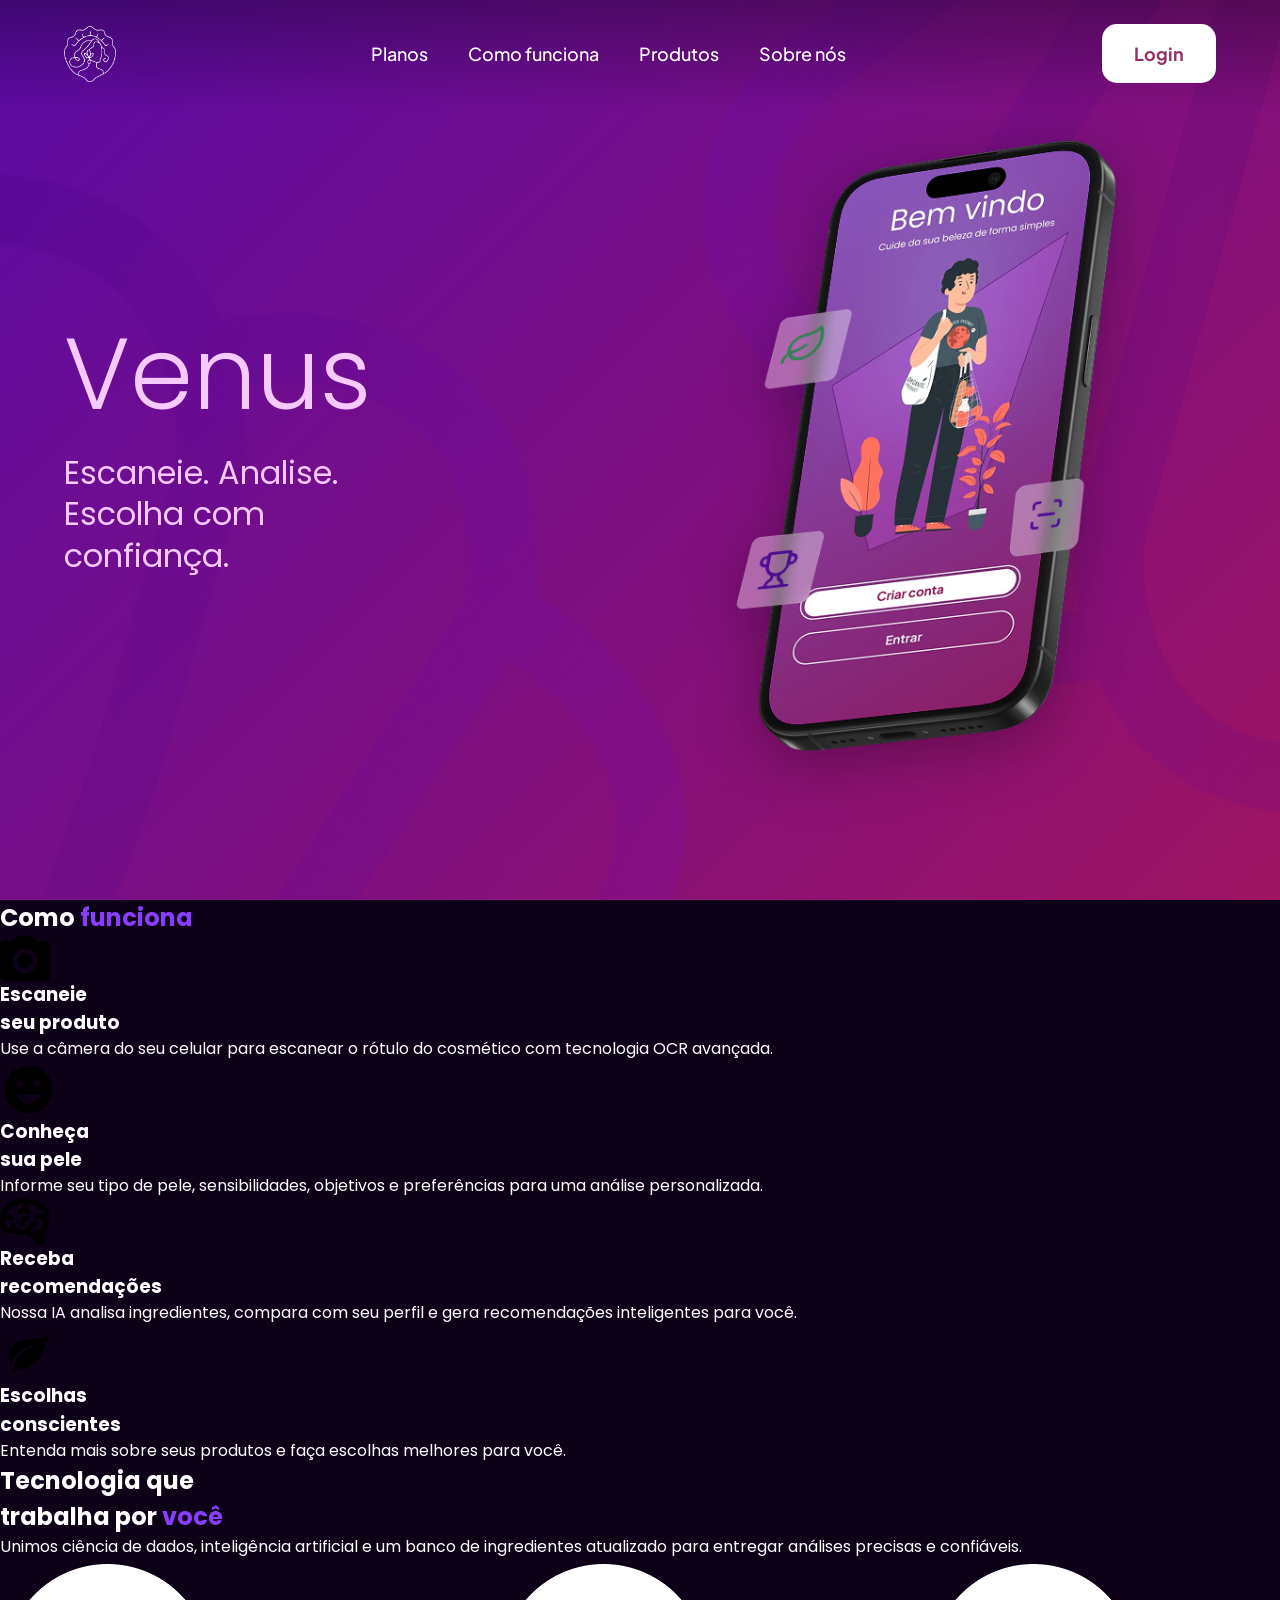
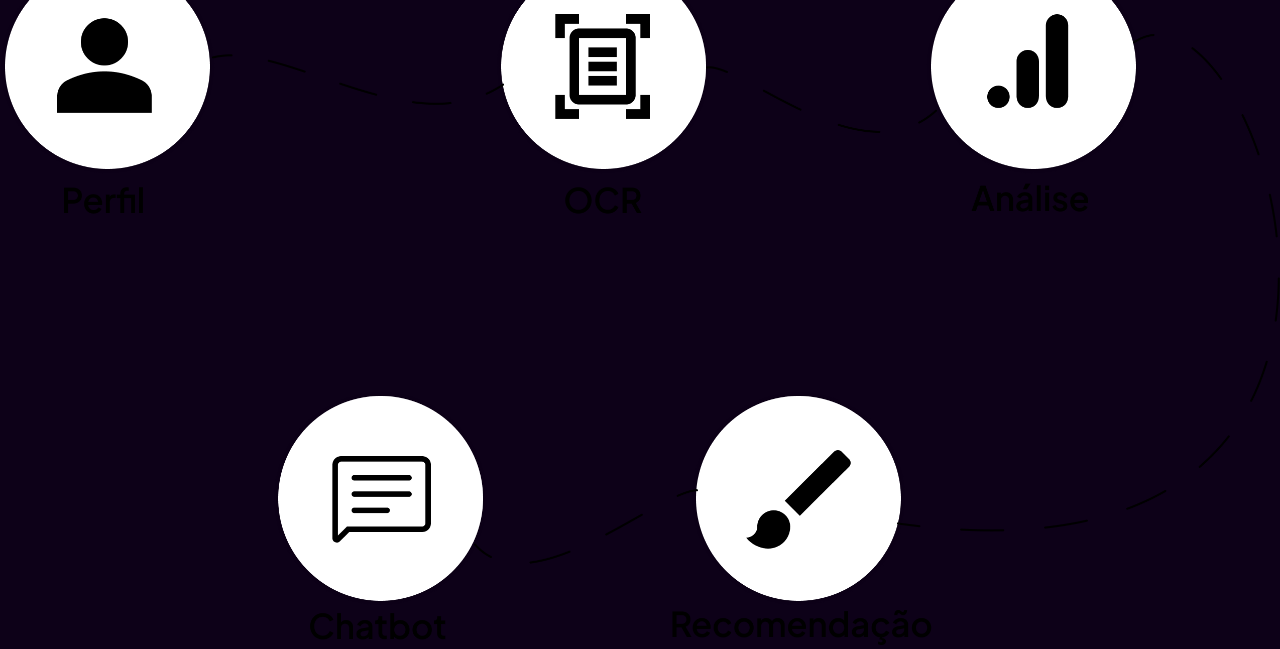
==== index.html @ d63dba79 "Merge remote-tracking branch 'origin/main' into jsp_usuario" ====
<!DOCTYPE html>
<html lang="pt-BR">
<head>
  <meta charset="UTF-8">
  <meta name="viewport" content="width=device-width, initial-scale=1.0">
  <meta name="description" content="Venus: escaneie o rótulo do seu cosmético, entenda os ingredientes e receba recomendações para a sua pele.">
  <title>Venus | Análise de cosméticos</title>

  <link rel="stylesheet" href="https://fonts.googleapis.com/css2?family=Plus+Jakarta+Sans:wght@400;500;700&family=Poppins:wght@300;400;500;600&display=swap">

  <link rel="stylesheet" href="src/assets/css/global.css">
  <link rel="stylesheet" href="src/assets/css/site.css">

</head>
<body>

  <header class="cabecalho">
    <a href="#inicio" class="cabecalho__logo">
      <img src="src/assets/img/logo.png" alt="Venus - voltar ao início" width="179" height="194">
    </a>

    <nav>
      <ul class="menu">
        <li><a class="menu__link" href="#planos">Planos</a></li>
        <li><a class="menu__link" href="#como-funciona">Como funciona</a></li>
        <li><a class="menu__link" href="#produtos">Produtos</a></li>
        <li><a class="menu__link" href="#sobre-nos">Sobre nós</a></li>
      </ul>
    </nav>

    <a href="#login" class="btn btn--primario">Login</a>
  </header>

  <main>

    <section id="inicio" class="inicio">
      <div class="inicio__fundo"></div>

      <div class="inicio__container">
        <div class="inicio__conteudo">
          <h1 class="inicio__titulo">Venus</h1>
          <p class="inicio__subtitulo">Escaneie. Analise.<br>Escolha com<br>confiança.</p>
        </div>

        <div class="inicio__midia">
          <img class="inicio__celular" src="src/assets/img/celular.png" alt="Aplicativo Venus mostrando a tela inicial de análise de cosméticos" width="591" height="693">
        </div>
      </div>
    </section>

    <section id="como-funciona" class="como-funciona">
      <div class="como-funciona__container">
        <h2 class="como-funciona__titulo">Como <span class="destaque">funciona</span></h2>

        <div class="como-funciona__grade">

          <article class="etapa">
            <div class="etapa__icone etapa__icone--roxo">
              <img src="assets/img/camera.png" alt="" width="50" height="45">
            </div>
            <h3 class="etapa__titulo">Escaneie<br>seu produto</h3>
            <p class="etapa__texto">Use a câmera do seu celular para escanear o rótulo do cosmético com tecnologia OCR avançada.</p>
          </article>

          <article class="etapa">
            <div class="etapa__icone etapa__icone--cinza">
              <img src="assets/img/emoji-feliz.png" alt="" width="57" height="57">
            </div>
            <h3 class="etapa__titulo">Conheça<br>sua pele</h3>
            <p class="etapa__texto">Informe seu tipo de pele, sensibilidades, objetivos e preferências para uma análise personalizada.</p>
          </article>

          <article class="etapa">
            <div class="etapa__icone etapa__icone--roxo">
              <img src="assets/img/cerebro.png" alt="" width="50" height="47">
            </div>
            <h3 class="etapa__titulo">Receba<br>recomendações</h3>
            <p class="etapa__texto">Nossa IA analisa ingredientes, compara com seu perfil e gera recomendações inteligentes para você.</p>
          </article>

          <article class="etapa">
            <div class="etapa__icone etapa__icone--verde">
              <img src="assets/img/folha.png" alt="" width="57" height="57">
            </div>
            <h3 class="etapa__titulo">Escolhas<br>conscientes</h3>
            <p class="etapa__texto">Entenda mais sobre seus produtos e faça escolhas melhores para você.</p>
          </article>

        </div>
      </div>
    </section>

    <section class="tecnologia">
      <div class="tecnologia__container">

        <div class="tecnologia__conteudo">
          <h2 class="tecnologia__titulo">Tecnologia que<br>trabalha por <span class="destaque">você</span></h2>
          <p class="tecnologia__texto">Unimos ciência de dados, inteligência artificial e um banco de ingredientes atualizado para entregar análises precisas e confiáveis.</p>
        </div>

        <div class="diagrama">
          <img class="diagrama__imagem" src="assets/img/fluxo.png" alt="Fluxo da tecnologia Venus: Perfil, OCR, Análise, Recomendação e Chatbot" width="2549" height="1374">
        </div>

      </div>
    </section>

  </main>

</body>
</html>
---- src/assets/css/global.css ----
:root {
  --cor-rosa-claro: #f7caff;
  --cor-branco: #ffffff;
  --cor-fundo-escuro: #0d0118;
  --cor-botao-texto: #923167;
  --cor-destaque: #8b3dff;
  --cor-texto: #0d0118;
  --cor-texto-suave: #6b6b78;
  --cor-superficie: #f9f9fb;
  --cor-superficie-lilas: #f1edfb;
  --cor-borda: #ececf1;
  --cor-icone-roxo: #f1e6fd;
  --cor-icone-cinza: #f0f0f2;
  --cor-icone-verde: #e5f5ea;
  --gradiente-marca: linear-gradient(135deg, #5a0aa4 0%, #9e1462 100%);

  --fonte-titulo: "Poppins", sans-serif;
  --fonte-texto: "Plus Jakarta Sans", sans-serif;

  --largura-maxima: 100rem;

  --borda-arredondada: 1.25rem;
  --borda-arredondada-pequena: 0.75rem;
}


* {
  box-sizing: border-box;
  margin: 0;
  padding: 0;
}

img {
  display: block;
  max-width: 100%;
  height: auto;
}


body {
  font-family: var(--fonte-titulo);
  line-height: 1.5;
  color: var(--cor-branco);
  background-color: var(--cor-fundo-escuro);
}


.btn {
  display: inline-flex;
  align-items: center;
  gap: 1.5rem;
  padding: 1rem 2rem;
  font-family: var(--fonte-texto);
  font-size: 1.125rem;
  font-weight: 700;
  text-decoration: none;
  border-radius: 0.9375rem;
}

.btn--primario {
  color: var(--cor-botao-texto);
  background-color: var(--cor-branco);
}


.destaque {
  color: var(--cor-destaque);
}
---- src/assets/css/site.css ----
.cabecalho {
  position: fixed;
  top: 0;
  left: 0;
  right: 0;
  z-index: 100;

  display: flex;
  flex-direction: column;
  align-items: center;
  gap: 1.25rem;
  padding: 1.25rem;

  background: linear-gradient(to bottom, rgba(0, 0, 0, 0.3), rgba(0, 0, 0, 0));
}

.cabecalho__logo img {
  width: auto;
  height: 3.5rem;
}


.menu {
  display: flex;
  flex-wrap: wrap;
  justify-content: center;
  gap: 1rem;
  list-style: none;
}

.menu__link {
  font-family: var(--fonte-texto);
  font-size: 1.125rem;
  font-weight: 500;
  white-space: nowrap;
  color: var(--cor-branco);
  text-decoration: none;
  transition: opacity 0.2s;
}

.menu__link:hover {
  opacity: 0.8;
}


.inicio {
  position: relative;
  min-height: 100vh;
  background: var(--gradiente-marca);
}

.inicio__fundo {
  position: absolute;
  top: 0;
  right: 0;
  bottom: 0;
  left: 0;
  background: url("../img/fundo.png") center / cover no-repeat;
  opacity: 0.6;
}

.inicio__container {
  position: relative;
  display: flex;
  flex-direction: column;
  align-items: flex-start;
  gap: 2.5rem;
  max-width: var(--largura-maxima);
  margin: 0 auto;
  padding: 22.5rem 1.25rem 4rem;
}

.inicio__conteudo {
  max-width: 38.75rem;
}

.inicio__titulo {
  margin-bottom: 1.75rem;
  font-family: var(--fonte-titulo);
  font-size: 4.5rem;
  font-weight: 300;
  line-height: 1;
  color: var(--cor-rosa-claro);
}

.inicio__subtitulo {
  font-family: var(--fonte-titulo);
  font-size: 1.5rem;
  line-height: 1.3;
  color: var(--cor-rosa-claro);
}

.inicio__midia {
  display: flex;
  justify-content: center;
  width: 100%;
}

.inicio__celular {
  width: 100%;
  max-width: 18.75rem;
  filter: drop-shadow(0 15px 30px rgba(0, 0, 0, 0.3));
}


@media (min-width: 1024px) {

  .cabecalho {
    flex-direction: row;
    justify-content: space-between;
    gap: 1.5rem;
    padding: 1.5rem 4rem;
  }

  .menu {
    gap: 2.5rem;
  }

  .inicio__container {
    flex-direction: row;
    align-items: center;
    justify-content: space-between;
    min-height: 100vh;
    padding: 5.5rem 4rem;
  }

  .inicio__conteudo {
    flex: 1;
  }

  .inicio__midia {
    flex: 1;
    justify-content: flex-end;
  }

  .inicio__titulo {
    font-size: 6.25rem;
  }

  .inicio__subtitulo {
    font-size: 2rem;
  }

  .inicio__celular {
    max-width: 35rem;
  }
}
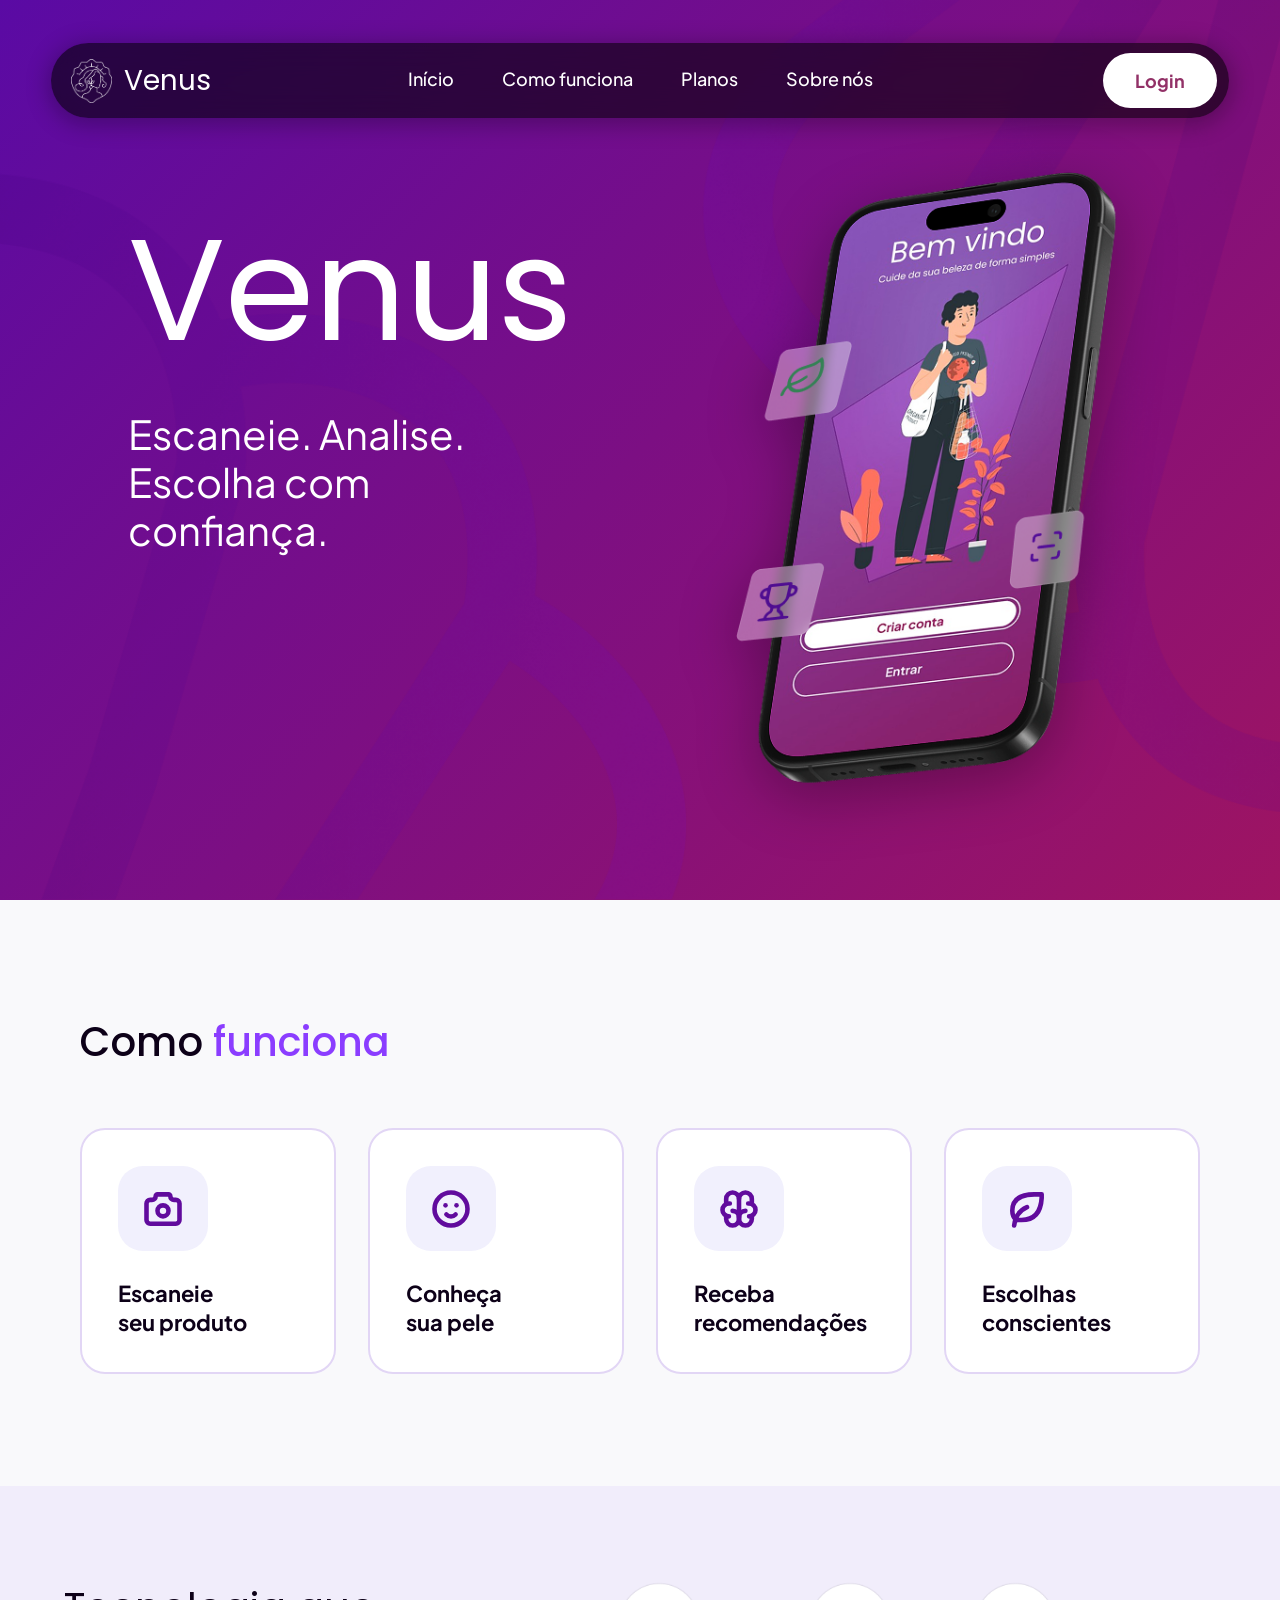
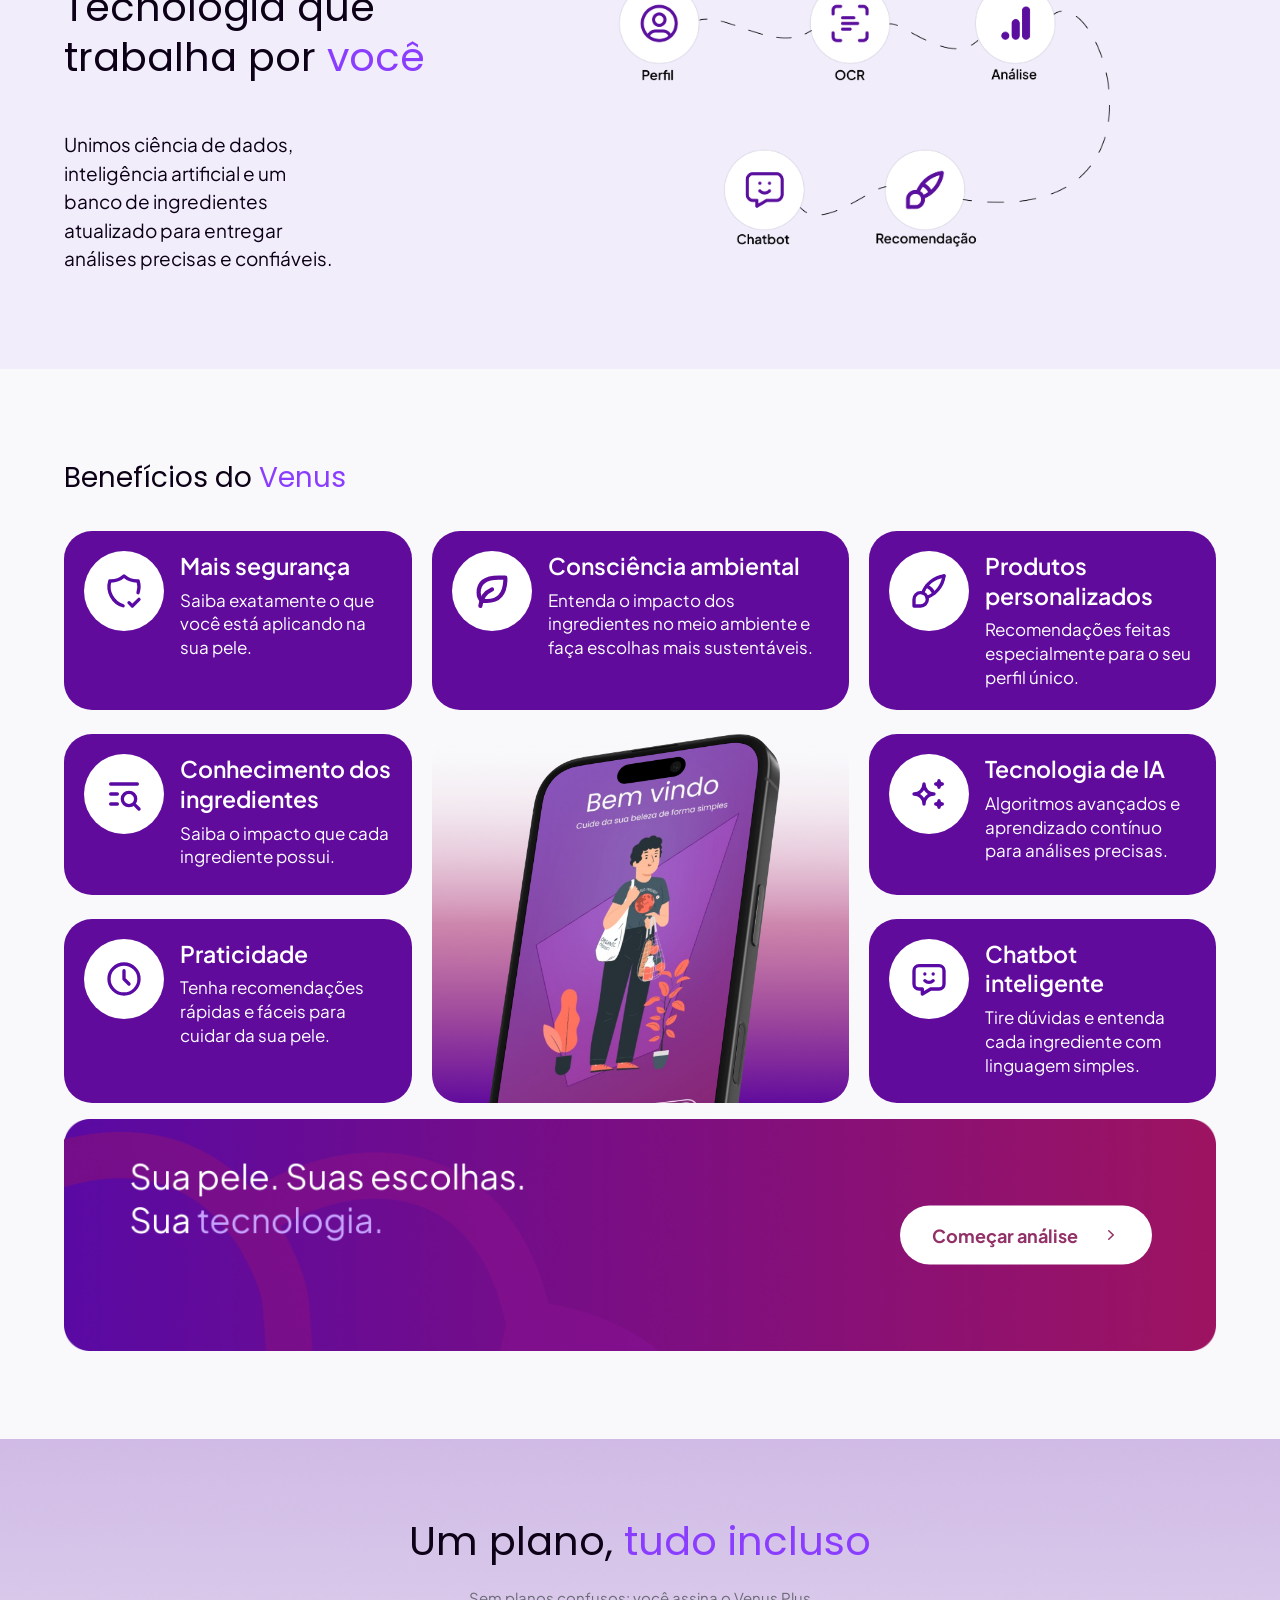
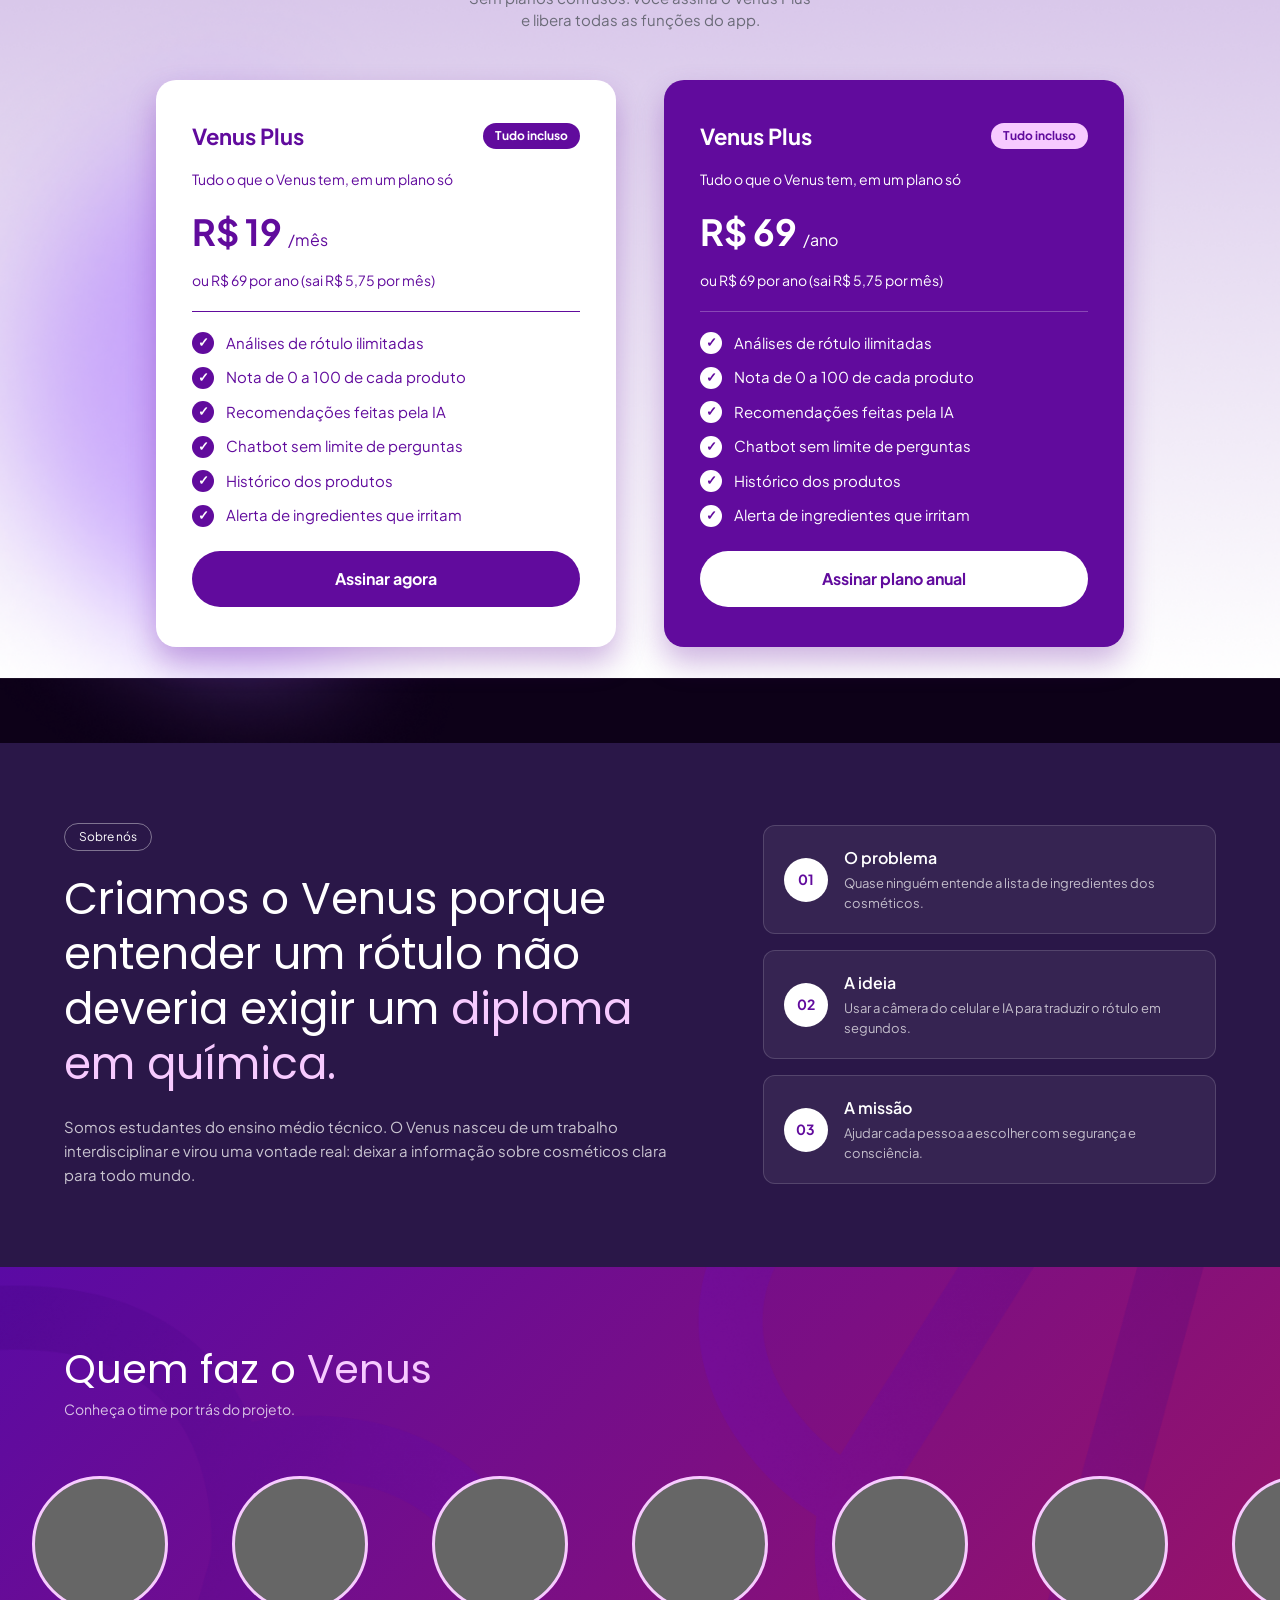
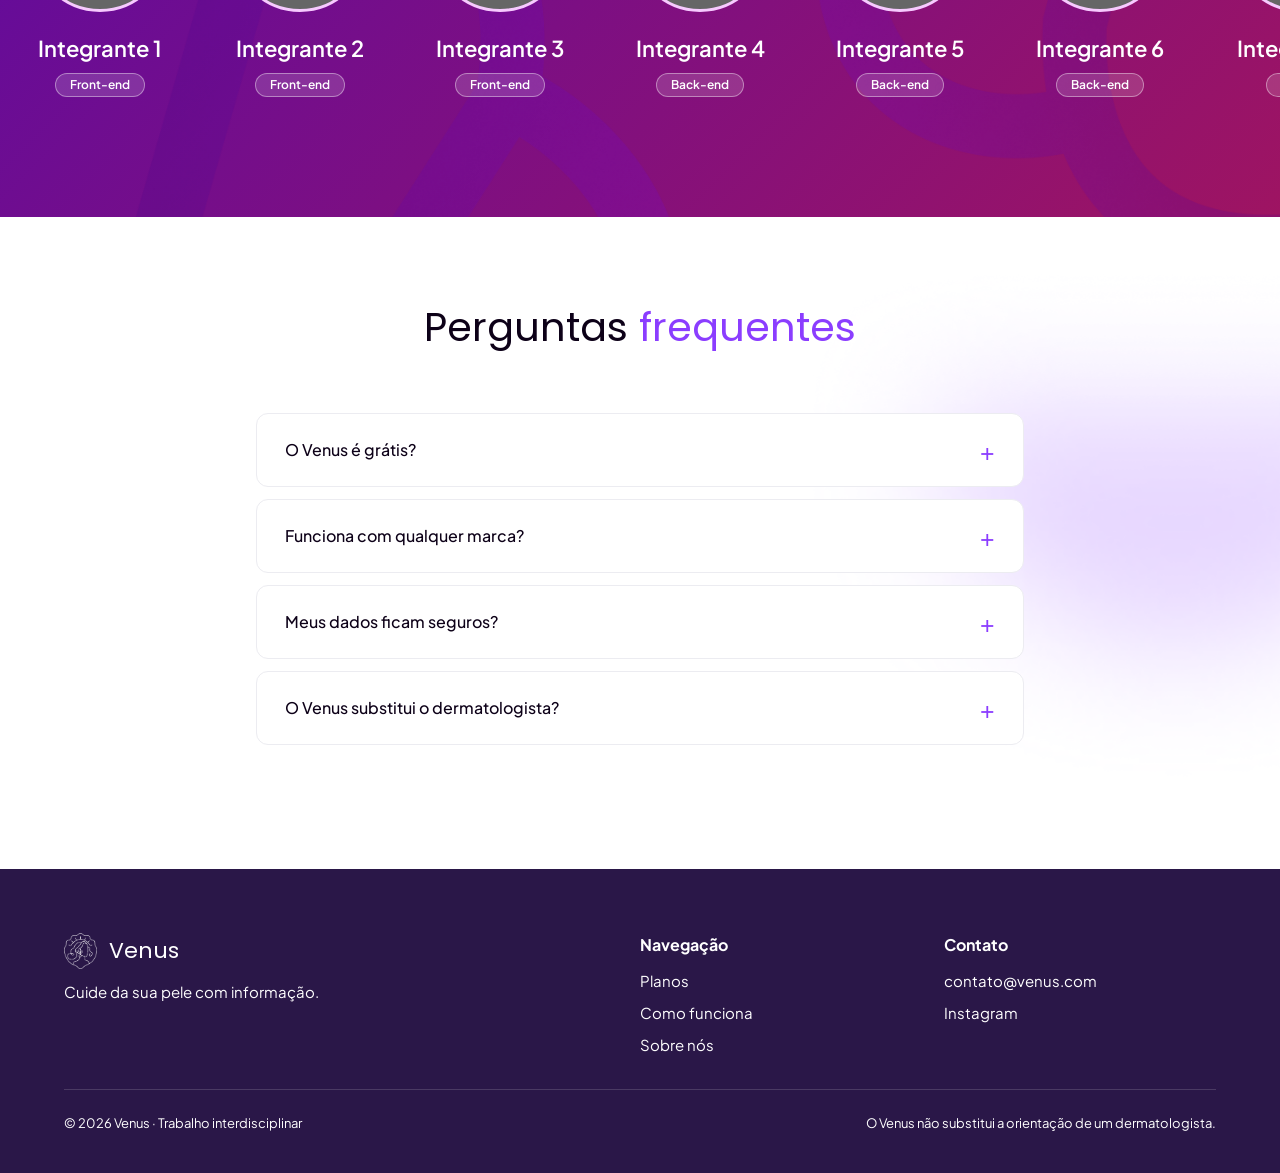
==== commit feeeb94d: "feat: Adiciona as seções Planos, Sobre nós, Equipe, Perguntas e o rodapé" ====
--- a/index.html
+++ b/index.html
@@ -6,95 +6,99 @@
   <meta name="description" content="Venus: escaneie o rótulo do seu cosmético, entenda os ingredientes e receba recomendações para a sua pele.">
   <title>Venus | Análise de cosméticos</title>
 
-  <link rel="stylesheet" href="https://fonts.googleapis.com/css2?family=Plus+Jakarta+Sans:wght@400;500;700&family=Poppins:wght@300;400;500;600&display=swap">
-
-  <link rel="stylesheet" href="src/assets/css/global.css">
-  <link rel="stylesheet" href="src/assets/css/site.css">
-
+  <link rel="stylesheet" href="https://fonts.googleapis.com/css2?family=Plus+Jakarta+Sans:wght@400;500;600;700&family=Poppins:wght@300;400;500;600&display=swap">
+
+  <link rel="stylesheet" href="assets/css/global.css">
+  <link rel="stylesheet" href="assets/css/style.css">
 </head>
 <body>
 
-  <header class="cabecalho">
+  <header id="cabecalho" class="cabecalho">
     <a href="#inicio" class="cabecalho__logo">
-      <img src="src/assets/img/logo.png" alt="Venus - voltar ao início" width="179" height="194">
+      <img src="assets/img/logo.png" alt="" width="179" height="194">
+      <span class="cabecalho__nome">Venus</span>
     </a>
 
-    <nav>
+    <input type="checkbox" id="menu-celular" class="cabecalho__toggle checkbox-escondido">
+
+    <nav id="menu-principal" class="cabecalho__nav">
       <ul class="menu">
+        <li><a class="menu__link" href="#inicio">Início</a></li>
+        <li><a class="menu__link" href="#como-funciona">Como funciona</a></li>
         <li><a class="menu__link" href="#planos">Planos</a></li>
-        <li><a class="menu__link" href="#como-funciona">Como funciona</a></li>
-        <li><a class="menu__link" href="#produtos">Produtos</a></li>
         <li><a class="menu__link" href="#sobre-nos">Sobre nós</a></li>
       </ul>
     </nav>
 
-    <a href="#login" class="btn btn--primario">Login</a>
+    <a href="#login" id="btn-login" class="btn btn--primario cabecalho__login">Login</a>
+
+    <label for="menu-celular" class="cabecalho__botao-menu" aria-label="Abrir menu">☰</label>
   </header>
 
-  <main>
+  <main id="conteudo">
 
     <section id="inicio" class="inicio">
       <div class="inicio__fundo"></div>
 
       <div class="inicio__container">
         <div class="inicio__conteudo">
-          <h1 class="inicio__titulo">Venus</h1>
+          <h1 id="titulo-inicio" class="inicio__titulo">Venus</h1>
           <p class="inicio__subtitulo">Escaneie. Analise.<br>Escolha com<br>confiança.</p>
         </div>
 
         <div class="inicio__midia">
-          <img class="inicio__celular" src="src/assets/img/celular.png" alt="Aplicativo Venus mostrando a tela inicial de análise de cosméticos" width="591" height="693">
+          <img class="inicio__celular" src="assets/img/celular.png" alt="Aplicativo Venus mostrando a tela inicial de análise de cosméticos" width="591" height="693">
         </div>
       </div>
     </section>
 
     <section id="como-funciona" class="como-funciona">
       <div class="como-funciona__container">
-        <h2 class="como-funciona__titulo">Como <span class="destaque">funciona</span></h2>
+        <h2 id="titulo-como-funciona" class="como-funciona__titulo">Como <span class="destaque">funciona</span></h2>
 
         <div class="como-funciona__grade">
 
-          <article class="etapa">
-            <div class="etapa__icone etapa__icone--roxo">
-              <img src="assets/img/camera.png" alt="" width="50" height="45">
+          <div class="etapa">
+            <div class="etapa__icone">
+              <img src="assets/img/icones-landing/camera.svg" alt="" width="24" height="24">
             </div>
             <h3 class="etapa__titulo">Escaneie<br>seu produto</h3>
             <p class="etapa__texto">Use a câmera do seu celular para escanear o rótulo do cosmético com tecnologia OCR avançada.</p>
-          </article>
-
-          <article class="etapa">
-            <div class="etapa__icone etapa__icone--cinza">
-              <img src="assets/img/emoji-feliz.png" alt="" width="57" height="57">
+          </div>
+
+          <div class="etapa">
+            <div class="etapa__icone">
+              <img src="assets/img/icones-landing/rosto-feliz.svg" alt="" width="24" height="24">
             </div>
             <h3 class="etapa__titulo">Conheça<br>sua pele</h3>
             <p class="etapa__texto">Informe seu tipo de pele, sensibilidades, objetivos e preferências para uma análise personalizada.</p>
-          </article>
-
-          <article class="etapa">
-            <div class="etapa__icone etapa__icone--roxo">
-              <img src="assets/img/cerebro.png" alt="" width="50" height="47">
+          </div>
+
+          <div class="etapa">
+            <div class="etapa__icone">
+              <img src="assets/img/icones-landing/cerebro.svg" alt="" width="24" height="24">
             </div>
             <h3 class="etapa__titulo">Receba<br>recomendações</h3>
             <p class="etapa__texto">Nossa IA analisa ingredientes, compara com seu perfil e gera recomendações inteligentes para você.</p>
-          </article>
-
-          <article class="etapa">
-            <div class="etapa__icone etapa__icone--verde">
-              <img src="assets/img/folha.png" alt="" width="57" height="57">
+          </div>
+
+          <div class="etapa">
+            <div class="etapa__icone">
+              <img src="assets/img/icones-landing/folha.svg" alt="" width="24" height="24">
             </div>
             <h3 class="etapa__titulo">Escolhas<br>conscientes</h3>
             <p class="etapa__texto">Entenda mais sobre seus produtos e faça escolhas melhores para você.</p>
-          </article>
-
-        </div>
-      </div>
-    </section>
-
-    <section class="tecnologia">
+          </div>
+
+        </div>
+      </div>
+    </section>
+
+    <section id="tecnologia" class="tecnologia">
       <div class="tecnologia__container">
 
         <div class="tecnologia__conteudo">
-          <h2 class="tecnologia__titulo">Tecnologia que<br>trabalha por <span class="destaque">você</span></h2>
+          <h2 id="titulo-tecnologia" class="tecnologia__titulo">Tecnologia que<br>trabalha por <span class="destaque">você</span></h2>
           <p class="tecnologia__texto">Unimos ciência de dados, inteligência artificial e um banco de ingredientes atualizado para entregar análises precisas e confiáveis.</p>
         </div>
 
@@ -105,7 +109,391 @@
       </div>
     </section>
 
+    <section id="beneficios" class="beneficios">
+      <div class="beneficios__container">
+        <h2 id="titulo-beneficios" class="beneficios__titulo">Benefícios do <span class="destaque">Venus</span></h2>
+
+        <div class="beneficios__grade">
+
+          <div class="beneficio">
+            <div class="beneficio__icone">
+              <img src="assets/img/icones-landing/seguranca.svg" alt="" width="24" height="24">
+            </div>
+            <div>
+              <h3 class="beneficio__titulo">Mais segurança</h3>
+              <p class="beneficio__texto">Saiba exatamente o que você está aplicando na sua pele.</p>
+            </div>
+          </div>
+
+          <div class="beneficio">
+            <div class="beneficio__icone">
+              <img src="assets/img/icones-landing/folha.svg" alt="" width="24" height="24">
+            </div>
+            <div>
+              <h3 class="beneficio__titulo">Consciência ambiental</h3>
+              <p class="beneficio__texto">Entenda o impacto dos ingredientes no meio ambiente e faça escolhas mais sustentáveis.</p>
+            </div>
+          </div>
+
+          <div class="beneficio">
+            <div class="beneficio__icone">
+              <img src="assets/img/icones-landing/personalizados.svg" alt="" width="24" height="24">
+            </div>
+            <div>
+              <h3 class="beneficio__titulo">Produtos personalizados</h3>
+              <p class="beneficio__texto">Recomendações feitas especialmente para o seu perfil único.</p>
+            </div>
+          </div>
+
+          <div class="beneficio">
+            <div class="beneficio__icone">
+              <img src="assets/img/icones-landing/conhecimento.svg" alt="" width="24" height="24">
+            </div>
+            <div>
+              <h3 class="beneficio__titulo">Conhecimento dos ingredientes</h3>
+              <p class="beneficio__texto">Saiba o impacto que cada ingrediente possui.</p>
+            </div>
+          </div>
+
+          <div class="beneficios__celular">
+            <img src="assets/img/celular-beneficios.png" alt="Tela do aplicativo Venus para escanear um produto" width="1824" height="1916">
+          </div>
+
+          <div class="beneficio">
+            <div class="beneficio__icone">
+              <img src="assets/img/icones-landing/ia.svg" alt="" width="24" height="24">
+            </div>
+            <div>
+              <h3 class="beneficio__titulo">Tecnologia de IA</h3>
+              <p class="beneficio__texto">Algoritmos avançados e aprendizado contínuo para análises precisas.</p>
+            </div>
+          </div>
+
+          <div class="beneficio">
+            <div class="beneficio__icone">
+              <img src="assets/img/icones-landing/praticidade.svg" alt="" width="24" height="24">
+            </div>
+            <div>
+              <h3 class="beneficio__titulo">Praticidade</h3>
+              <p class="beneficio__texto">Tenha recomendações rápidas e fáceis para cuidar da sua pele.</p>
+            </div>
+          </div>
+
+          <div class="beneficio">
+            <div class="beneficio__icone">
+              <img src="assets/img/icones-landing/chatbot.svg" alt="" width="24" height="24">
+            </div>
+            <div>
+              <h3 class="beneficio__titulo">Chatbot inteligente</h3>
+              <p class="beneficio__texto">Tire dúvidas e entenda cada ingrediente com linguagem simples.</p>
+            </div>
+          </div>
+
+        </div>
+
+        <div id="chamada" class="chamada">
+          <img class="chamada__imagem" src="assets/img/comecar-analise.png" alt="Sua pele. Suas escolhas. Sua tecnologia." width="2484" height="500">
+          <a href="#" id="btn-comecar-analise" class="btn btn--primario chamada__botao">
+            Começar análise
+            <img class="chamada__seta" src="assets/img/icones-landing/seta.svg" alt="" width="24" height="24">
+          </a>
+        </div>
+      </div>
+    </section>
+
+    <section id="planos" class="planos">
+      <div class="planos__container">
+        <h2 id="titulo-planos" class="planos__titulo">Um plano, <span class="destaque">tudo incluso</span></h2>
+        <p class="planos__subtitulo">Sem planos confusos: você assina o Venus Plus<br>e libera todas as funções do app.</p>
+
+        <div class="planos__grade">
+
+
+          <div id="plano-mensal" class="plano plano--claro">
+            <div class="plano__topo">
+              <h3 class="plano__nome">Venus Plus</h3>
+              <span class="plano__selo">Tudo incluso</span>
+            </div>
+            <p class="plano__descricao">Tudo o que o Venus tem, em um plano só</p>
+
+            <div class="plano__preco">
+              <p class="plano__valor">R$ 19 <span class="plano__periodo">/mês</span></p>
+              <p class="plano__obs">ou R$ 69 por ano (sai R$ 5,75 por mês)</p>
+            </div>
+
+            <ul class="plano__lista">
+              <li class="plano__item">Análises de rótulo ilimitadas</li>
+              <li class="plano__item">Nota de 0 a 100 de cada produto</li>
+              <li class="plano__item">Recomendações feitas pela IA</li>
+              <li class="plano__item">Chatbot sem limite de perguntas</li>
+              <li class="plano__item">Histórico dos produtos</li>
+              <li class="plano__item">Alerta de ingredientes que irritam</li>
+            </ul>
+
+            <a href="#" id="btn-assinar-mensal" class="btn plano__botao">Assinar agora</a>
+          </div>
+
+
+          <div id="plano-anual" class="plano">
+            <div class="plano__topo">
+              <h3 class="plano__nome">Venus Plus</h3>
+              <span class="plano__selo">Tudo incluso</span>
+            </div>
+            <p class="plano__descricao">Tudo o que o Venus tem, em um plano só</p>
+
+            <div class="plano__preco">
+              <p class="plano__valor">R$ 69 <span class="plano__periodo">/ano</span></p>
+              <p class="plano__obs">ou R$ 69 por ano (sai R$ 5,75 por mês)</p>
+            </div>
+
+            <ul class="plano__lista">
+              <li class="plano__item">Análises de rótulo ilimitadas</li>
+              <li class="plano__item">Nota de 0 a 100 de cada produto</li>
+              <li class="plano__item">Recomendações feitas pela IA</li>
+              <li class="plano__item">Chatbot sem limite de perguntas</li>
+              <li class="plano__item">Histórico dos produtos</li>
+              <li class="plano__item">Alerta de ingredientes que irritam</li>
+            </ul>
+
+            <a href="#" id="btn-assinar-anual" class="btn plano__botao">Assinar plano anual</a>
+          </div>
+
+        </div>
+      </div>
+    </section>
+
+    <section id="sobre-nos" class="sobre">
+      <div class="sobre__container">
+
+        <div class="sobre__conteudo">
+          <span class="sobre__etiqueta">Sobre nós</span>
+          <h2 id="titulo-sobre-nos" class="sobre__titulo">Criamos o Venus porque entender um rótulo não deveria exigir um <span class="sobre__destaque">diploma em química.</span></h2>
+          <p class="sobre__texto">Somos estudantes do ensino médio técnico. O Venus nasceu de um trabalho interdisciplinar e virou uma vontade real: deixar a informação sobre cosméticos clara para todo mundo.</p>
+        </div>
+
+        <ul class="sobre__lista">
+          <li class="sobre__item">
+            <span class="sobre__numero">01</span>
+            <div>
+              <h3 class="sobre__item-titulo">O problema</h3>
+              <p class="sobre__item-texto">Quase ninguém entende a lista de ingredientes dos cosméticos.</p>
+            </div>
+          </li>
+          <li class="sobre__item">
+            <span class="sobre__numero">02</span>
+            <div>
+              <h3 class="sobre__item-titulo">A ideia</h3>
+              <p class="sobre__item-texto">Usar a câmera do celular e IA para traduzir o rótulo em segundos.</p>
+            </div>
+          </li>
+          <li class="sobre__item">
+            <span class="sobre__numero">03</span>
+            <div>
+              <h3 class="sobre__item-titulo">A missão</h3>
+              <p class="sobre__item-texto">Ajudar cada pessoa a escolher com segurança e consciência.</p>
+            </div>
+          </li>
+        </ul>
+
+      </div>
+    </section>
+
+    <section id="equipe" class="equipe">
+      <div class="equipe__container">
+        <h2 id="titulo-equipe" class="equipe__titulo">Quem faz o <span class="equipe__destaque">Venus</span></h2>
+        <p class="equipe__subtitulo">Conheça o time por trás do projeto.</p>
+      </div>
+
+
+        <div id="faixa-equipe" class="equipe__faixa">
+          <div class="equipe__trilho">
+            <ul class="equipe__lista">
+              <li class="integrante">
+                <div class="integrante__foto"></div>
+                <h3 class="integrante__nome">Integrante 1</h3>
+                <span class="integrante__funcao">Front-end</span>
+              </li>
+              <li class="integrante">
+                <div class="integrante__foto"></div>
+                <h3 class="integrante__nome">Integrante 2</h3>
+                <span class="integrante__funcao">Front-end</span>
+              </li>
+              <li class="integrante">
+                <div class="integrante__foto"></div>
+                <h3 class="integrante__nome">Integrante 3</h3>
+                <span class="integrante__funcao">Front-end</span>
+              </li>
+              <li class="integrante">
+                <div class="integrante__foto"></div>
+                <h3 class="integrante__nome">Integrante 4</h3>
+                <span class="integrante__funcao">Back-end</span>
+              </li>
+              <li class="integrante">
+                <div class="integrante__foto"></div>
+                <h3 class="integrante__nome">Integrante 5</h3>
+                <span class="integrante__funcao">Back-end</span>
+              </li>
+              <li class="integrante">
+                <div class="integrante__foto"></div>
+                <h3 class="integrante__nome">Integrante 6</h3>
+                <span class="integrante__funcao">Back-end</span>
+              </li>
+              <li class="integrante">
+                <div class="integrante__foto"></div>
+                <h3 class="integrante__nome">Integrante 7</h3>
+                <span class="integrante__funcao">Dados</span>
+              </li>
+              <li class="integrante">
+                <div class="integrante__foto"></div>
+                <h3 class="integrante__nome">Integrante 8</h3>
+                <span class="integrante__funcao">Dados</span>
+              </li>
+              <li class="integrante">
+                <div class="integrante__foto"></div>
+                <h3 class="integrante__nome">Integrante 9</h3>
+                <span class="integrante__funcao">Design</span>
+              </li>
+              <li class="integrante">
+                <div class="integrante__foto"></div>
+                <h3 class="integrante__nome">Integrante 10</h3>
+                <span class="integrante__funcao">Design</span>
+              </li>
+              <li class="integrante">
+                <div class="integrante__foto"></div>
+                <h3 class="integrante__nome">Integrante 11</h3>
+                <span class="integrante__funcao">Pesquisa</span>
+              </li>
+            </ul>
+
+
+            <ul class="equipe__lista" aria-hidden="true">
+              <li class="integrante">
+                <div class="integrante__foto"></div>
+                <h3 class="integrante__nome">Integrante 1</h3>
+                <span class="integrante__funcao">Front-end</span>
+              </li>
+              <li class="integrante">
+                <div class="integrante__foto"></div>
+                <h3 class="integrante__nome">Integrante 2</h3>
+                <span class="integrante__funcao">Front-end</span>
+              </li>
+              <li class="integrante">
+                <div class="integrante__foto"></div>
+                <h3 class="integrante__nome">Integrante 3</h3>
+                <span class="integrante__funcao">Front-end</span>
+              </li>
+              <li class="integrante">
+                <div class="integrante__foto"></div>
+                <h3 class="integrante__nome">Integrante 4</h3>
+                <span class="integrante__funcao">Back-end</span>
+              </li>
+              <li class="integrante">
+                <div class="integrante__foto"></div>
+                <h3 class="integrante__nome">Integrante 5</h3>
+                <span class="integrante__funcao">Back-end</span>
+              </li>
+              <li class="integrante">
+                <div class="integrante__foto"></div>
+                <h3 class="integrante__nome">Integrante 6</h3>
+                <span class="integrante__funcao">Back-end</span>
+              </li>
+              <li class="integrante">
+                <div class="integrante__foto"></div>
+                <h3 class="integrante__nome">Integrante 7</h3>
+                <span class="integrante__funcao">Dados</span>
+              </li>
+              <li class="integrante">
+                <div class="integrante__foto"></div>
+                <h3 class="integrante__nome">Integrante 8</h3>
+                <span class="integrante__funcao">Dados</span>
+              </li>
+              <li class="integrante">
+                <div class="integrante__foto"></div>
+                <h3 class="integrante__nome">Integrante 9</h3>
+                <span class="integrante__funcao">Design</span>
+              </li>
+              <li class="integrante">
+                <div class="integrante__foto"></div>
+                <h3 class="integrante__nome">Integrante 10</h3>
+                <span class="integrante__funcao">Design</span>
+              </li>
+              <li class="integrante">
+                <div class="integrante__foto"></div>
+                <h3 class="integrante__nome">Integrante 11</h3>
+                <span class="integrante__funcao">Pesquisa</span>
+              </li>
+            </ul>
+          </div>
+        </div>
+    </section>
+
+    <section id="perguntas" class="perguntas">
+      <div class="perguntas__container">
+        <h2 id="titulo-perguntas" class="perguntas__titulo">Perguntas <span class="destaque">frequentes</span></h2>
+
+
+        <div class="pergunta">
+          <input type="checkbox" id="pergunta-1" class="pergunta__toggle checkbox-escondido">
+          <label for="pergunta-1" class="pergunta__titulo">O Venus é grátis?</label>
+          <p class="pergunta__resposta">Você pode criar a conta e conhecer o app. Para usar todas as funções, é só assinar o Venus Plus: R$ 19 por mês ou R$ 69 por ano.</p>
+        </div>
+
+        <div class="pergunta">
+          <input type="checkbox" id="pergunta-2" class="pergunta__toggle checkbox-escondido">
+          <label for="pergunta-2" class="pergunta__titulo">Funciona com qualquer marca?</label>
+          <p class="pergunta__resposta">Sim. O Venus lê o rótulo do produto, então funciona com cosméticos de qualquer marca, desde que a lista de ingredientes esteja legível.</p>
+        </div>
+
+        <div class="pergunta">
+          <input type="checkbox" id="pergunta-3" class="pergunta__toggle checkbox-escondido">
+          <label for="pergunta-3" class="pergunta__titulo">Meus dados ficam seguros?</label>
+          <p class="pergunta__resposta">Sim. Seguimos a LGPD: seus dados são usados só para personalizar as análises e não são vendidos para ninguém.</p>
+        </div>
+
+        <div class="pergunta">
+          <input type="checkbox" id="pergunta-4" class="pergunta__toggle checkbox-escondido">
+          <label for="pergunta-4" class="pergunta__titulo">O Venus substitui o dermatologista?</label>
+          <p class="pergunta__resposta">Não. O Venus ajuda você a entender seus produtos, mas não faz diagnóstico. Para qualquer problema de pele, procure um dermatologista.</p>
+        </div>
+      </div>
+    </section>
+
   </main>
+
+  <footer id="rodape" class="rodape">
+    <div class="rodape__container">
+      <div class="rodape__marca">
+        <a href="#inicio" class="rodape__logo">
+          <img src="assets/img/logo.png" alt="" width="179" height="194">
+          <span class="rodape__nome">Venus</span>
+        </a>
+        <p class="rodape__frase">Cuide da sua pele com informação.</p>
+      </div>
+
+      <div class="rodape__coluna">
+        <h2 class="rodape__titulo">Navegação</h2>
+        <ul class="rodape__lista">
+          <li><a class="rodape__link" href="#planos">Planos</a></li>
+          <li><a class="rodape__link" href="#como-funciona">Como funciona</a></li>
+          <li><a class="rodape__link" href="#sobre-nos">Sobre nós</a></li>
+        </ul>
+      </div>
+
+
+      <div class="rodape__coluna">
+        <h2 class="rodape__titulo">Contato</h2>
+        <ul class="rodape__lista">
+          <li><a class="rodape__link" href="mailto:contato@venus.com">contato@venus.com</a></li>
+          <li><a class="rodape__link" href="#">Instagram</a></li>
+        </ul>
+      </div>
+    </div>
+
+    <div class="rodape__final">
+      <p>&copy; 2026 Venus · Trabalho interdisciplinar</p>
+      <p>O Venus não substitui a orientação de um dermatologista.</p>
+    </div>
+  </footer>
 
 </body>
 </html>
--- a/assets/css/global.css
+++ b/assets/css/global.css
@@ -0,0 +1,130 @@
+:root {
+  --cor-rosa-claro: #f7caff;
+  --cor-branco: #ffffff;
+  --cor-fundo-escuro: #0d0118;
+  --cor-botao-texto: #923167;
+  --cor-destaque: #8b3dff;
+  --cor-roxo-escuro: #610b9d;
+  --cor-texto: #0d0118;
+  --cor-texto-suave: #6b6b78;
+  --cor-superficie: #f9f9fb;
+  --cor-superficie-lilas: #f1edfb;
+  --cor-borda: #ececf1;
+  --cor-borda-lilas: #e2d6f5;
+  --cor-icone-lilas: #f1f0fd;
+  --cor-card-lilas: #f6f0fc;
+  --cor-navbar: rgba(45, 8, 70, 0.8);
+  --cor-navbar-menu: rgba(45, 8, 70, 0.7);
+  --cor-navbar-borda: rgba(255, 255, 255, 0.15);
+  --cor-foco: #ba91fb;
+  --cor-fundo-popup: rgba(33, 17, 56, 0.4);
+  --gradiente-marca: linear-gradient(135deg, #5a0aa4 0%, #9e1462 100%);
+  --fonte-titulo: "Poppins", sans-serif;
+  --fonte-texto: "Plus Jakarta Sans", sans-serif;
+  --largura-maxima: 100rem;
+  --borda-arredondada: 1.25rem;
+  --borda-arredondada-pequena: 0.75rem;
+  --borda-card: 1.5625rem;
+  --borda-botao: 999px;
+
+  --painel-fundo: #f8f6fd;
+  --painel-topo: #f2eefd;
+  --painel-borda: #ece3fa;
+  --painel-lilas: #ebe2f5;
+  --painel-lilas-claro: #f4effc;
+  --painel-texto: #30135a;
+  --painel-texto-suave: #8b789f;
+  --painel-roxo: #6043e9;
+  --painel-rosa: #ad1264;
+  --painel-verde: #4daf8c;
+  --painel-vermelho: #d45d79;
+  --gradiente-menu: linear-gradient(180deg, #32135b 48%, #6a28c1);
+  --gradiente-menu-ativo: linear-gradient(90deg, #7549c2, #553287);
+  --fonte-menu: "Inter", sans-serif;
+}
+
+
+* {
+  box-sizing: border-box;
+  margin: 0;
+  padding: 0;
+}
+
+img {
+  display: block;
+  max-width: 100%;
+  height: auto;
+}
+
+
+button,
+input,
+select,
+textarea {
+  font-family: inherit;
+  font-size: inherit;
+  color: inherit;
+}
+
+
+body {
+  font-family: var(--fonte-titulo);
+  line-height: 1.5;
+  color: var(--cor-branco);
+  background-color: var(--cor-fundo-escuro);
+}
+
+
+a:focus-visible,
+button:focus-visible,
+input:focus-visible,
+select:focus-visible,
+label:focus-visible {
+  outline: 3px solid var(--cor-foco);
+  outline-offset: 3px;
+}
+
+
+.btn {
+  display: inline-flex;
+  align-items: center;
+  gap: 1.5rem;
+  padding: 1rem 2rem;
+  font-family: var(--fonte-texto);
+  font-size: 1.125rem;
+  font-weight: 700;
+  text-decoration: none;
+  border-radius: var(--borda-botao);
+}
+
+.btn--primario {
+  color: var(--cor-botao-texto);
+  background-color: var(--cor-branco);
+}
+
+
+.destaque {
+  color: var(--cor-destaque);
+}
+
+
+.checkbox-escondido {
+  position: fixed;
+  top: 0;
+  left: 0;
+  opacity: 0;
+  pointer-events: none;
+}
+
+
+.sr-only {
+  position: absolute;
+  width: 1px;
+  height: 1px;
+  padding: 0;
+  margin: -1px;
+  overflow: hidden;
+  clip: rect(0, 0, 0, 0);
+  white-space: nowrap;
+  border: 0;
+}
--- a/assets/css/style.css
+++ b/assets/css/style.css
@@ -0,0 +1,1326 @@
+.cabecalho {
+  position: fixed;
+  top: 0.75rem;
+  left: 0.75rem;
+  right: 0.75rem;
+  z-index: 1;
+  display: flex;
+  align-items: center;
+  gap: 1rem;
+  padding: 0.75rem 1.25rem;
+  border: 1px solid var(--cor-navbar-borda);
+  border-radius: 2.5rem;
+}
+
+
+.cabecalho::before {
+  content: "";
+  position: absolute;
+  top: 0;
+  right: 0;
+  bottom: 0;
+  left: 0;
+  z-index: -1;
+  background-color: var(--cor-navbar);
+  border-radius: inherit;
+  -webkit-backdrop-filter: blur(14px);
+  backdrop-filter: blur(14px);
+}
+
+.cabecalho__logo {
+  display: flex;
+  align-items: center;
+  gap: 0.75rem;
+  margin-right: auto;
+  text-decoration: none;
+}
+
+.cabecalho__logo img {
+  width: auto;
+  height: 3rem;
+}
+
+.cabecalho__nome {
+  font-family: var(--fonte-titulo);
+  font-size: 1.75rem;
+  color: var(--cor-branco);
+}
+
+.cabecalho__botao-menu {
+  font-size: 2.25rem;
+  line-height: 1;
+  color: var(--cor-branco);
+  cursor: pointer;
+}
+
+.cabecalho__nav {
+  display: none;
+  position: absolute;
+  top: 100%;
+  left: 0;
+  right: 0;
+  margin-top: 0.75rem;
+  padding: 2rem;
+  background-color: var(--cor-navbar-menu);
+  border: 1px solid var(--cor-navbar-borda);
+  border-radius: 1.5rem;
+  backdrop-filter: blur(20px);
+}
+
+.cabecalho__toggle:checked ~ .cabecalho__nav {
+  display: block;
+}
+
+
+.menu {
+  display: flex;
+  flex-direction: column;
+  align-items: center;
+  gap: 2rem;
+  list-style: none;
+}
+
+.menu__link {
+  display: inline-block;
+  position: relative;
+  font-family: var(--fonte-texto);
+  font-size: 1.25rem;
+  font-weight: 500;
+  line-height: 1;
+  color: var(--cor-branco);
+  text-decoration: none;
+  transition: 0.3s;
+}
+
+
+.menu__link::after {
+  content: "";
+  position: absolute;
+  top: 100%;
+  left: 0;
+  right: 0;
+  width: 0;
+  height: 2px;
+  margin: 0.25rem auto 0;
+  background-color: var(--cor-destaque);
+  transition: 0.3s;
+}
+
+.menu__link:hover {
+  color: var(--cor-destaque);
+}
+
+
+.menu__link:hover::after {
+  width: 100%;
+}
+
+
+.inicio {
+  position: relative;
+  min-height: 100vh;
+  background: var(--gradiente-marca);
+}
+
+.inicio__fundo {
+  position: absolute;
+  top: 0;
+  right: 0;
+  bottom: 0;
+  left: 0;
+  background: url("../img/fundo.png") center / cover no-repeat;
+  opacity: 0.6;
+}
+
+.inicio__container {
+  position: relative;
+  display: flex;
+  flex-direction: column;
+  align-items: flex-start;
+  gap: 2.5rem;
+  max-width: var(--largura-maxima);
+  margin: 0 auto;
+  padding: 12rem 1.25rem 4rem;
+}
+
+.inicio__conteudo {
+  max-width: 38.75rem;
+}
+
+.inicio__titulo {
+  position: relative;
+  top: -4rem;
+  left: 4rem;
+  margin-bottom: 1.75rem;
+  font-family: var(--fonte-titulo);
+  font-size: 4.5rem;
+  font-weight: 400;
+  line-height: 1;
+  color: var(--cor-branco);
+}
+
+.inicio__subtitulo {
+  position: relative;
+  top: -4rem;
+  left: 4rem;
+  font-family: var(--fonte-texto);
+  font-size: 1.375rem;
+  line-height: 1.2;
+  color: var(--cor-branco);
+}
+
+.inicio__midia {
+  display: flex;
+  justify-content: center;
+  width: 100%;
+
+  margin-top: -4rem;
+}
+
+.inicio__celular {
+  width: 100%;
+  max-width: 18.75rem;
+  filter: drop-shadow(0 15px 30px rgba(0, 0, 0, 0.3));
+}
+
+
+.como-funciona {
+  padding: 3.5rem 1.25rem;
+  background-color: var(--cor-superficie);
+}
+
+.como-funciona__container {
+  max-width: var(--largura-maxima);
+  margin: 0 auto;
+}
+
+.como-funciona__titulo {
+  margin-bottom: 2.5rem;
+  font-family: var(--fonte-titulo);
+  font-size: 1.75rem;
+  font-weight: 500;
+  color: var(--cor-texto);
+}
+
+
+.como-funciona__grade {
+  display: grid;
+  grid-template-columns: 1fr;
+  align-items: start;
+  gap: 1.5rem;
+}
+
+
+.etapa {
+  padding: 2.25rem;
+  background-color: var(--cor-branco);
+  border: 2px solid var(--cor-borda-lilas);
+  border-radius: var(--borda-card);
+  transition: background-color 0.4s ease, transform 0.4s ease;
+}
+
+
+.etapa__icone {
+  display: flex;
+  align-items: center;
+  justify-content: center;
+  width: 5.625rem;
+  height: 5.3125rem;
+  margin-bottom: 1.75rem;
+  background-color: var(--cor-icone-lilas);
+  border-radius: var(--borda-card);
+  transition: background-color 0.4s ease;
+}
+
+
+.etapa__icone img {
+  width: 2.75rem;
+  height: 2.75rem;
+}
+
+.etapa__titulo {
+  font-family: var(--fonte-texto);
+  font-size: 1.375rem;
+  font-weight: 700;
+  line-height: 1.3;
+  color: var(--cor-texto);
+  transition: color 0.4s ease;
+}
+
+
+.etapa__texto {
+  margin-top: 1.5rem;
+  font-family: var(--fonte-texto);
+  font-size: 1.125rem;
+  line-height: 1.55;
+  color: var(--cor-texto-suave);
+}
+
+
+@media (min-width: 1024px) {
+
+
+  .etapa__texto {
+    max-height: 0;
+    margin-top: 0;
+    overflow: hidden;
+    opacity: 0;
+    transition: max-height 0.4s ease, margin-top 0.4s ease, opacity 0.3s ease, color 0.4s ease;
+  }
+
+
+  .etapa:hover {
+    background-color: var(--cor-roxo-escuro);
+    transform: translateY(-4px);
+  }
+
+
+  .etapa:hover .etapa__texto {
+    max-height: 15rem;
+    margin-top: 1.5rem;
+    opacity: 1;
+  }
+
+
+  .etapa:hover .etapa__icone {
+    background-color: var(--cor-branco);
+  }
+
+
+  .etapa:hover .etapa__titulo,
+  .etapa:hover .etapa__texto {
+    color: var(--cor-branco);
+  }
+}
+
+
+.tecnologia {
+  padding: 3.5rem 1.25rem;
+  background-color: var(--cor-superficie-lilas);
+}
+
+.tecnologia__container {
+  display: flex;
+  flex-direction: column;
+  gap: 3rem;
+  max-width: var(--largura-maxima);
+  margin: 0 auto;
+}
+
+.tecnologia__conteudo {
+  text-align: center;
+}
+
+.tecnologia__titulo {
+  margin-bottom: 1.5rem;
+  font-family: var(--fonte-titulo);
+  font-size: 1.875rem;
+  font-weight: 400;
+  line-height: 1.25;
+  color: var(--cor-texto);
+}
+
+.tecnologia__texto {
+  font-family: var(--fonte-texto);
+  font-size: 1.1875rem;
+  line-height: 1.5;
+  color: var(--cor-texto);
+}
+
+.diagrama__imagem {
+  width: 100%;
+}
+
+
+.beneficios {
+  padding: 3.5rem 1.25rem;
+  background-color: var(--cor-superficie);
+}
+
+.beneficios__container {
+  max-width: var(--largura-maxima);
+  margin: 0 auto;
+}
+
+.beneficios__titulo {
+  margin-bottom: 2rem;
+  font-family: var(--fonte-titulo);
+  font-size: 1.5rem;
+  font-weight: 400;
+  color: var(--cor-texto);
+}
+
+.beneficios__grade {
+  display: grid;
+  grid-template-columns: 1fr;
+  gap: 1rem;
+}
+
+
+.beneficio {
+  display: flex;
+  align-items: flex-start;
+  gap: 1rem;
+  padding: 1.25rem;
+  background-color: var(--cor-roxo-escuro);
+  border-radius: 1.75rem;
+}
+
+.beneficio__icone {
+  display: flex;
+  align-items: center;
+  justify-content: center;
+  flex-shrink: 0;
+  width: 5rem;
+  height: 5rem;
+  background-color: var(--cor-branco);
+  border-radius: 50%;
+}
+
+.beneficio__icone img {
+  width: 2.5rem;
+  height: 2.5rem;
+  object-fit: contain;
+}
+
+.beneficio__titulo {
+  margin-bottom: 0.5rem;
+  font-family: var(--fonte-texto);
+  font-size: 1.4375rem;
+  font-weight: 600;
+  line-height: 1.3;
+  color: var(--cor-branco);
+}
+
+.beneficio__texto {
+  font-family: var(--fonte-texto);
+  font-size: 1.0625rem;
+  font-weight: 400;
+  line-height: 1.4;
+  color: var(--cor-branco);
+}
+
+.beneficios__celular {
+  display: flex;
+  justify-content: center;
+  align-items: flex-end;
+}
+
+.beneficios__celular img {
+  width: auto;
+  height: 20rem;
+}
+
+
+.chamada {
+  position: relative;
+  margin-top: 1rem;
+}
+
+.chamada__imagem {
+  width: 100%;
+}
+
+.chamada__botao {
+  position: absolute;
+  right: 1rem;
+  top: 50%;
+  transform: translateY(-50%);
+  gap: 0.75rem;
+  padding: 0.5rem 1rem;
+  font-size: 0.875rem;
+  transition: 0.3s;
+}
+
+.chamada__seta {
+  width: auto;
+  height: 0.8rem;
+}
+
+
+.planos {
+  padding: 3.5rem 1.25rem 5rem;
+  background-image: url("../img/fundo-planos.png");
+  background-position: center;
+  background-size: cover;
+  background-repeat: no-repeat;
+}
+
+.planos__container {
+  max-width: var(--largura-maxima);
+  margin: 0 auto;
+  text-align: center;
+}
+
+.planos__titulo {
+  margin-bottom: 1rem;
+  font-family: var(--fonte-titulo);
+  font-size: 1.75rem;
+  font-weight: 400;
+  color: var(--cor-texto);
+}
+
+.planos__subtitulo {
+  margin-bottom: 3rem;
+  font-family: var(--fonte-texto);
+  font-size: 0.9375rem;
+  color: var(--cor-texto-suave);
+}
+
+
+.planos__grade {
+  display: flex;
+  flex-direction: column;
+  align-items: center;
+  gap: 2rem;
+}
+
+
+.plano {
+  width: 100%;
+  max-width: 28.75rem;
+  padding: 2rem 1.5rem;
+  text-align: left;
+  color: var(--cor-branco);
+  background-color: var(--cor-roxo-escuro);
+  border-radius: var(--borda-arredondada);
+  box-shadow: 0 15px 30px rgba(97, 11, 157, 0.3);
+  transition: transform 0.4s ease, box-shadow 0.4s ease;
+}
+
+.plano__topo {
+  display: flex;
+  justify-content: space-between;
+  align-items: center;
+  gap: 1rem;
+  margin-bottom: 1rem;
+}
+
+.plano__nome {
+  font-family: var(--fonte-texto);
+  font-size: 1.375rem;
+  font-weight: 700;
+}
+
+.plano__selo {
+  padding: 0.25rem 0.75rem;
+  font-family: var(--fonte-texto);
+  font-size: 0.75rem;
+  font-weight: 700;
+  color: var(--cor-roxo-escuro);
+  background-color: var(--cor-rosa-claro);
+  border-radius: var(--borda-botao);
+}
+
+.plano__descricao {
+  margin-bottom: 1.5rem;
+  font-family: var(--fonte-texto);
+  font-size: 0.875rem;
+}
+
+
+.plano__preco {
+  margin-bottom: 1.25rem;
+  padding-bottom: 1.25rem;
+  border-bottom: 1px solid rgba(255, 255, 255, 0.25);
+}
+
+.plano__valor {
+  margin-bottom: 1.25rem;
+  font-family: var(--fonte-texto);
+  font-size: 2.25rem;
+  font-weight: 700;
+  line-height: 1;
+}
+
+.plano__periodo {
+  font-size: 1rem;
+  font-weight: 400;
+}
+
+.plano__obs {
+  font-family: var(--fonte-texto);
+  font-size: 0.875rem;
+}
+
+.plano__lista {
+  display: flex;
+  flex-direction: column;
+  gap: 0.75rem;
+  margin-bottom: 1.5rem;
+  list-style: none;
+}
+
+
+.plano__item {
+  display: flex;
+  align-items: center;
+  gap: 0.75rem;
+  font-family: var(--fonte-texto);
+  font-size: 0.9375rem;
+}
+
+.plano__item::before {
+  content: "✓";
+  display: flex;
+  align-items: center;
+  justify-content: center;
+  flex-shrink: 0;
+  width: 1.375rem;
+  height: 1.375rem;
+  font-size: 0.8125rem;
+  font-weight: 700;
+  color: var(--cor-roxo-escuro);
+  background-color: var(--cor-branco);
+  border-radius: 50%;
+}
+
+
+.plano__botao {
+  justify-content: center;
+  width: 100%;
+  font-size: 1rem;
+  color: var(--cor-roxo-escuro);
+  background-color: var(--cor-branco);
+  transition: background-color 0.3s;
+}
+
+.plano__botao:hover {
+  background-color: #e9dcf7;
+}
+
+
+.plano--claro {
+  color: var(--cor-roxo-escuro);
+  background-color: var(--cor-branco);
+}
+
+.plano--claro .plano__selo,
+.plano--claro .plano__item::before,
+.plano--claro .plano__botao {
+  color: var(--cor-branco);
+  background-color: var(--cor-roxo-escuro);
+}
+
+.plano--claro .plano__preco {
+  border-bottom-color: var(--cor-roxo-escuro);
+}
+
+.plano--claro .plano__botao:hover {
+  background-color: #4a0878;
+}
+
+
+.sobre {
+  padding: 3.5rem 1.25rem;
+  color: var(--cor-branco);
+  background-color: #2a1748;
+}
+
+
+.sobre__container {
+  display: flex;
+  flex-direction: column;
+  gap: 2.5rem;
+  max-width: var(--largura-maxima);
+  margin: 0 auto;
+}
+
+
+.sobre__etiqueta {
+  display: inline-block;
+  margin-bottom: 1.25rem;
+  padding: 0.25rem 0.875rem;
+  font-family: var(--fonte-texto);
+  font-size: 0.75rem;
+  border: 1px solid rgba(255, 255, 255, 0.4);
+  border-radius: var(--borda-botao);
+}
+
+.sobre__titulo {
+  margin-bottom: 1.5rem;
+  font-family: var(--fonte-titulo);
+  font-size: 1.75rem;
+  font-weight: 400;
+  line-height: 1.25;
+}
+
+
+.sobre__destaque {
+  color: var(--cor-rosa-claro);
+}
+
+.sobre__texto {
+  font-family: var(--fonte-texto);
+  font-size: 0.9375rem;
+  line-height: 1.6;
+  color: rgba(255, 255, 255, 0.75);
+}
+
+.sobre__lista {
+  display: flex;
+  flex-direction: column;
+  gap: 1rem;
+  list-style: none;
+}
+
+
+.sobre__item {
+  display: flex;
+  align-items: center;
+  gap: 1rem;
+  padding: 1.25rem;
+  background-color: rgba(255, 255, 255, 0.06);
+  border: 1px solid rgba(255, 255, 255, 0.15);
+  border-radius: var(--borda-arredondada-pequena);
+  transition: background-color 0.4s ease, transform 0.4s ease;
+}
+
+
+.sobre__numero {
+  display: flex;
+  align-items: center;
+  justify-content: center;
+  flex-shrink: 0;
+  width: 2.75rem;
+  height: 2.75rem;
+  font-family: var(--fonte-texto);
+  font-size: 0.875rem;
+  font-weight: 700;
+  color: var(--cor-roxo-escuro);
+  background-color: var(--cor-branco);
+  border-radius: 50%;
+}
+
+.sobre__item-titulo {
+  margin-bottom: 0.25rem;
+  font-family: var(--fonte-texto);
+  font-size: 1rem;
+  font-weight: 600;
+}
+
+.sobre__item-texto {
+  font-family: var(--fonte-texto);
+  font-size: 0.8125rem;
+  color: rgba(255, 255, 255, 0.7);
+}
+
+
+.equipe {
+  padding: 3.5rem 0;
+  background:
+    url("../img/fundo.png") center / cover no-repeat,
+    var(--gradiente-marca);
+}
+
+.equipe__container {
+  max-width: var(--largura-maxima);
+  margin: 0 auto;
+  padding: 0 1.25rem;
+}
+
+.equipe__titulo {
+  font-family: var(--fonte-titulo);
+  font-size: 1.75rem;
+  font-weight: 400;
+  color: var(--cor-branco);
+}
+
+
+.equipe__destaque {
+  color: var(--cor-rosa-claro);
+}
+
+.equipe__subtitulo {
+  margin-bottom: 3rem;
+  font-family: var(--fonte-texto);
+  font-size: 0.875rem;
+  color: rgba(255, 255, 255, 0.75);
+}
+
+
+.equipe__faixa {
+  overflow: hidden;
+}
+
+
+.equipe__trilho {
+  display: flex;
+  width: max-content;
+  animation: rolar-equipe 40s linear infinite;
+}
+
+
+.equipe__faixa:hover .equipe__trilho {
+  animation-play-state: paused;
+}
+
+
+@keyframes rolar-equipe {
+  from {
+    transform: translateX(0);
+  }
+  to {
+    transform: translateX(-50%);
+  }
+}
+
+.equipe__lista {
+  display: flex;
+  list-style: none;
+}
+
+
+.integrante {
+  display: flex;
+  flex-direction: column;
+  align-items: center;
+  flex-shrink: 0;
+  width: 9rem;
+  padding: 0.5rem 0;
+  text-align: center;
+}
+
+
+.integrante__foto {
+  width: 6.5rem;
+  height: 6.5rem;
+  margin-bottom: 1.25rem;
+  background-color: #666666;
+  border-radius: 50%;
+  border: 3px solid var(--cor-rosa-claro);
+  transition: transform 0.4s ease;
+}
+
+.integrante__nome {
+  margin-bottom: 0.5rem;
+  font-family: var(--fonte-texto);
+  font-size: 1.125rem;
+  font-weight: 600;
+  color: var(--cor-branco);
+}
+
+
+.integrante__funcao {
+  padding: 0.125rem 0.875rem;
+  font-family: var(--fonte-texto);
+  font-size: 0.75rem;
+  font-weight: 600;
+  color: var(--cor-branco);
+  background-color: rgba(255, 255, 255, 0.15);
+  border: 1px solid rgba(255, 255, 255, 0.4);
+  border-radius: var(--borda-botao);
+  transition: background-color 0.4s ease, color 0.4s ease;
+}
+
+
+.perguntas {
+  padding: 3.5rem 1.25rem 5rem;
+  background-color: var(--cor-branco);
+  background-image: url("../img/fundo-perguntas.png");
+  background-position: center;
+  background-size: cover;
+  background-repeat: no-repeat;
+}
+
+.perguntas__container {
+  max-width: 48rem;
+  margin: 0 auto;
+}
+
+.perguntas__titulo {
+  margin-bottom: 2.5rem;
+  font-family: var(--fonte-titulo);
+  font-size: 1.75rem;
+  font-weight: 400;
+  text-align: center;
+  color: var(--cor-texto);
+}
+
+.pergunta {
+  margin-bottom: 0.75rem;
+  background-color: var(--cor-branco);
+  border: 1px solid var(--cor-borda);
+  border-radius: var(--borda-arredondada-pequena);
+  transition: border-color 0.4s ease, box-shadow 0.4s ease, transform 0.4s ease;
+}
+
+
+.pergunta__titulo {
+  display: flex;
+  justify-content: space-between;
+  align-items: center;
+  gap: 1rem;
+  padding: 1.25rem 1.5rem;
+  font-family: var(--fonte-texto);
+  font-size: 1rem;
+  font-weight: 500;
+  color: var(--cor-texto);
+  cursor: pointer;
+  transition: color 0.4s ease;
+}
+
+.pergunta__titulo::after {
+  content: "+";
+  font-size: 1.5rem;
+  font-weight: 400;
+  line-height: 1;
+  color: var(--cor-destaque);
+  transition: transform 0.3s;
+}
+
+
+.pergunta__toggle:checked ~ .pergunta__titulo::after {
+  transform: rotate(45deg);
+}
+
+
+.pergunta__toggle:checked ~ .pergunta__titulo {
+  color: var(--cor-destaque);
+}
+
+
+.pergunta__resposta {
+  max-height: 0;
+  padding: 0 1.5rem;
+  overflow: hidden;
+  opacity: 0;
+  font-family: var(--fonte-texto);
+  font-size: 0.9375rem;
+  line-height: 1.6;
+  color: var(--cor-texto-suave);
+  transition: max-height 0.4s ease, padding-bottom 0.4s ease, opacity 0.4s ease;
+}
+
+
+.pergunta__toggle:checked ~ .pergunta__resposta {
+  max-height: 10rem;
+  padding-bottom: 1.25rem;
+  opacity: 1;
+}
+
+
+.rodape {
+  padding: 3rem 1.25rem 2rem;
+  font-family: var(--fonte-texto);
+  color: var(--cor-branco);
+  background-color: #2a1748;
+}
+
+
+.rodape__container {
+  display: grid;
+  grid-template-columns: 1fr;
+  gap: 2rem;
+  max-width: var(--largura-maxima);
+  margin: 0 auto;
+  padding-bottom: 2rem;
+  border-bottom: 1px solid rgba(255, 255, 255, 0.15);
+}
+
+.rodape__logo {
+  display: flex;
+  align-items: center;
+  gap: 0.75rem;
+  margin-bottom: 0.75rem;
+  text-decoration: none;
+}
+
+.rodape__logo img {
+  width: auto;
+  height: 2.25rem;
+}
+
+.rodape__nome {
+  font-family: var(--fonte-titulo);
+  font-size: 1.375rem;
+  color: var(--cor-branco);
+}
+
+.rodape__frase {
+  font-size: 0.9375rem;
+}
+
+.rodape__titulo {
+  margin-bottom: 0.75rem;
+  font-size: 1rem;
+  font-weight: 700;
+}
+
+.rodape__lista {
+  display: flex;
+  flex-direction: column;
+  gap: 0.5rem;
+  list-style: none;
+}
+
+
+.rodape__link {
+  display: inline-block;
+  position: relative;
+  font-size: 0.9375rem;
+  color: var(--cor-branco);
+  text-decoration: none;
+  transition: color 0.3s;
+}
+
+.rodape__link::after {
+  content: "";
+  position: absolute;
+  top: 100%;
+  left: 0;
+  right: 0;
+  width: 0;
+  height: 1px;
+  margin: 0.125rem auto 0;
+  background-color: var(--cor-rosa-claro);
+  transition: width 0.3s;
+}
+
+.rodape__link:hover {
+  color: var(--cor-rosa-claro);
+}
+
+.rodape__link:hover::after {
+  width: 100%;
+}
+
+.rodape__final {
+  display: flex;
+  flex-direction: column;
+  gap: 0.5rem;
+  max-width: var(--largura-maxima);
+  margin: 0 auto;
+  padding-top: 1.5rem;
+  font-size: 0.8125rem;
+}
+
+
+@media (min-width: 640px) {
+
+  .como-funciona__grade {
+    grid-template-columns: repeat(2, 1fr);
+  }
+
+
+  .rodape__container {
+    grid-template-columns: repeat(2, 1fr);
+  }
+}
+
+
+@media (min-width: 1024px) {
+
+
+  .cabecalho {
+    top: 2.6875rem;
+    left: 3.1875rem;
+    right: 3.1875rem;
+    justify-content: space-between;
+    gap: 1.5rem;
+    padding: 0.625rem 0.75rem 0.625rem 1.25rem;
+    border: 0;
+    border-radius: 6.25rem;
+    box-shadow: 0 4px 21px 4px rgba(0, 0, 0, 0.25);
+  }
+
+
+  .cabecalho::before {
+    background-color: rgba(0, 0, 0, 0.58);
+  }
+
+  .cabecalho__logo {
+    margin-right: 0;
+  }
+
+  .cabecalho__logo img {
+    height: 2.75rem;
+  }
+
+
+  .cabecalho__login {
+    padding: 0.875rem 2rem;
+    transition: 0.3s;
+  }
+
+  .cabecalho__login:hover {
+    color: var(--cor-branco);
+    background-color: var(--cor-botao-texto);
+  }
+
+  .cabecalho__botao-menu {
+    display: none;
+  }
+
+
+  .cabecalho__nav {
+    display: block;
+    top: 50%;
+    left: 50%;
+    right: auto;
+    transform: translate(-50%, -50%);
+    margin-top: 0;
+    padding: 0;
+    background-color: transparent;
+    border: none;
+
+    backdrop-filter: none;
+  }
+
+  .menu {
+    flex-direction: row;
+    gap: 3rem;
+  }
+
+  .menu__link {
+    font-size: 1.125rem;
+  }
+
+  .inicio__container {
+    flex-direction: row;
+    align-items: center;
+    justify-content: space-between;
+    min-height: 100vh;
+    padding: 5.5rem 4rem;
+  }
+
+  .inicio__conteudo {
+    flex: 1;
+  }
+
+  .inicio__midia {
+    flex: 1;
+    justify-content: flex-end;
+    margin-top: 0;
+  }
+
+  .inicio__titulo {
+    margin-bottom: 3rem;
+    font-size: 9rem;
+  }
+
+  .inicio__subtitulo {
+    font-size: 2.5rem;
+  }
+
+  .inicio__celular {
+    position: relative;
+    top: 2rem;
+    max-width: 35rem;
+  }
+
+  .como-funciona {
+    padding: 7rem 5rem;
+  }
+
+  .como-funciona__titulo {
+    margin-bottom: 3.5rem;
+    font-size: 2.5rem;
+  }
+
+  .como-funciona__grade {
+    grid-template-columns: repeat(4, 1fr);
+    gap: 2rem;
+  }
+
+  .tecnologia {
+    padding: 6rem 4rem;
+  }
+
+  .tecnologia__container {
+    flex-direction: row;
+    align-items: flex-start;
+    gap: 4rem;
+  }
+
+  .tecnologia__conteudo {
+    width: 24rem;
+    text-align: left;
+  }
+
+  .tecnologia__titulo {
+    margin-bottom: 3rem;
+    font-size: 2.5rem;
+  }
+
+  .tecnologia__texto {
+    max-width: 17rem;
+  }
+
+  .diagrama {
+    flex: 1;
+  }
+
+  .diagrama__imagem {
+    width: 70%;
+    margin: 0 auto;
+  }
+
+  .beneficios {
+    padding: 5.5rem 4rem;
+  }
+
+  .beneficios__titulo {
+    font-size: 1.75rem;
+  }
+
+
+  .beneficios__grade {
+    grid-template-columns: 1fr 1.2fr 1fr;
+    gap: 1.5rem 1.25rem;
+  }
+
+
+  .beneficios__celular {
+    grid-row: span 2;
+  }
+
+
+  .beneficios__celular img {
+    width: 100%;
+    height: auto;
+    border-radius: 1.75rem;
+  }
+
+  .chamada__botao {
+    right: 4rem;
+    gap: 1.5rem;
+    padding: 1rem 2rem;
+    font-size: 1.125rem;
+  }
+
+  .chamada__seta {
+    height: 1.1rem;
+  }
+
+
+  .chamada__botao:hover {
+    background-color: #d9cbdc;
+  }
+
+  .planos {
+    padding: 4.5rem 4rem 6rem;
+  }
+
+  .planos__titulo {
+    font-size: 2.5rem;
+  }
+
+
+  .planos__grade {
+    flex-direction: row;
+    justify-content: center;
+    align-items: stretch;
+    gap: 3rem;
+  }
+
+  .plano {
+    padding: 2.5rem 2.25rem;
+  }
+
+
+  .plano:hover {
+    transform: translateY(-6px);
+    box-shadow: 0 25px 45px rgba(97, 11, 157, 0.4);
+  }
+
+  .sobre {
+    padding: 5rem 4rem;
+  }
+
+
+  .sobre__container {
+    flex-direction: row;
+    align-items: center;
+    gap: 4rem;
+  }
+
+  .sobre__conteudo {
+    flex: 1.4;
+  }
+
+  .sobre__lista {
+    flex: 1;
+  }
+
+  .sobre__titulo {
+    font-size: 2.75rem;
+  }
+
+
+  .sobre__item:hover {
+    background-color: rgba(255, 255, 255, 0.12);
+    transform: translateX(-6px);
+  }
+
+
+  .integrante:hover .integrante__foto {
+    transform: scale(1.05);
+  }
+
+  .integrante:hover .integrante__funcao {
+    color: var(--cor-roxo-escuro);
+    background-color: var(--cor-rosa-claro);
+  }
+
+
+  .pergunta:hover {
+    border-color: var(--cor-borda-lilas);
+    box-shadow: 0 8px 20px rgba(97, 11, 157, 0.08);
+    transform: translateY(-2px);
+  }
+
+  .equipe {
+    padding: 4.5rem 0 7rem;
+  }
+
+  .equipe__container {
+    padding: 0 4rem;
+  }
+
+  .equipe__titulo {
+    font-size: 2.5rem;
+  }
+
+
+  .integrante {
+    width: 12.5rem;
+  }
+
+  .integrante__foto {
+    width: 8.5rem;
+    height: 8.5rem;
+  }
+
+  .integrante__nome {
+    font-size: 1.375rem;
+  }
+
+  .perguntas {
+    padding: 5rem 4rem 7rem;
+  }
+
+  .perguntas__titulo {
+    margin-bottom: 3.5rem;
+    font-size: 2.5rem;
+  }
+
+  .pergunta__titulo {
+    padding: 1.5rem 1.75rem;
+  }
+
+  .rodape {
+    padding: 4rem 4rem 2.5rem;
+  }
+
+
+  .rodape__container {
+    grid-template-columns: 2fr 1fr 1fr;
+  }
+
+
+  .rodape__final {
+    flex-direction: row;
+    justify-content: space-between;
+  }
+}
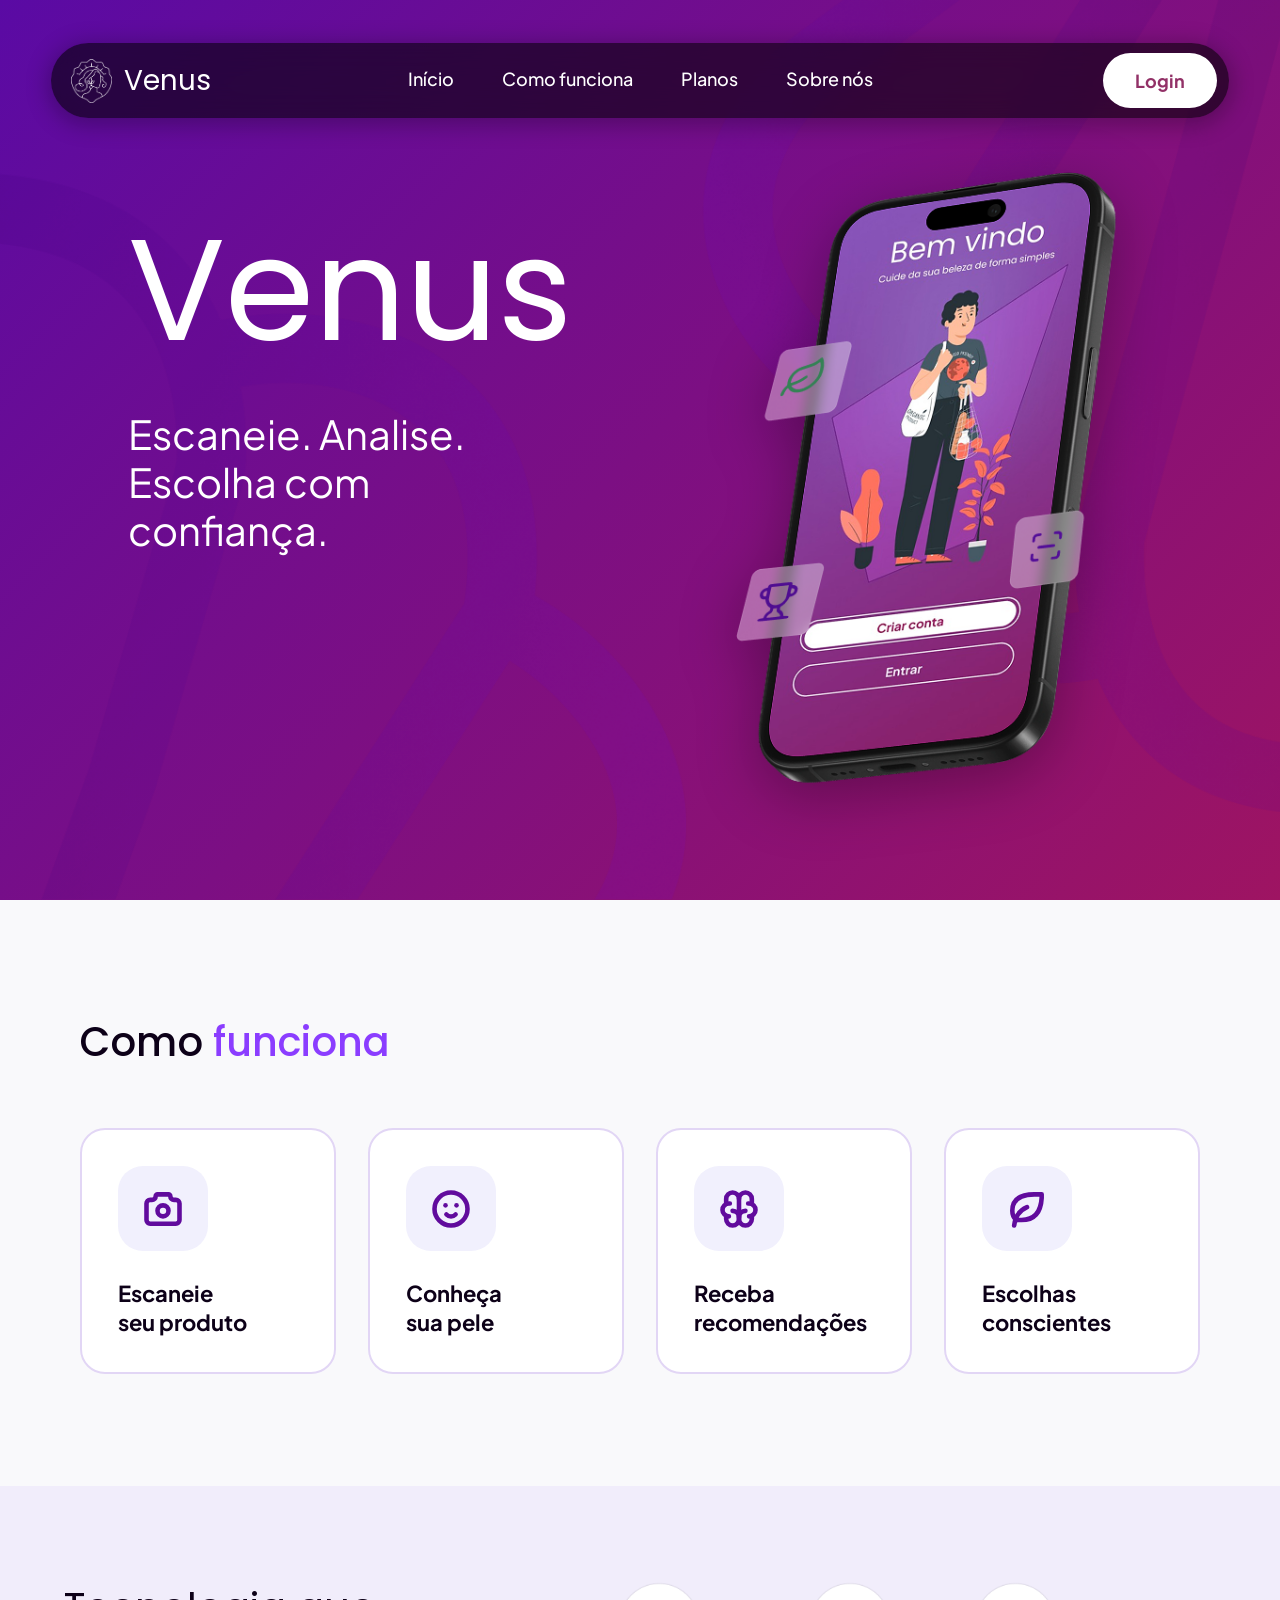
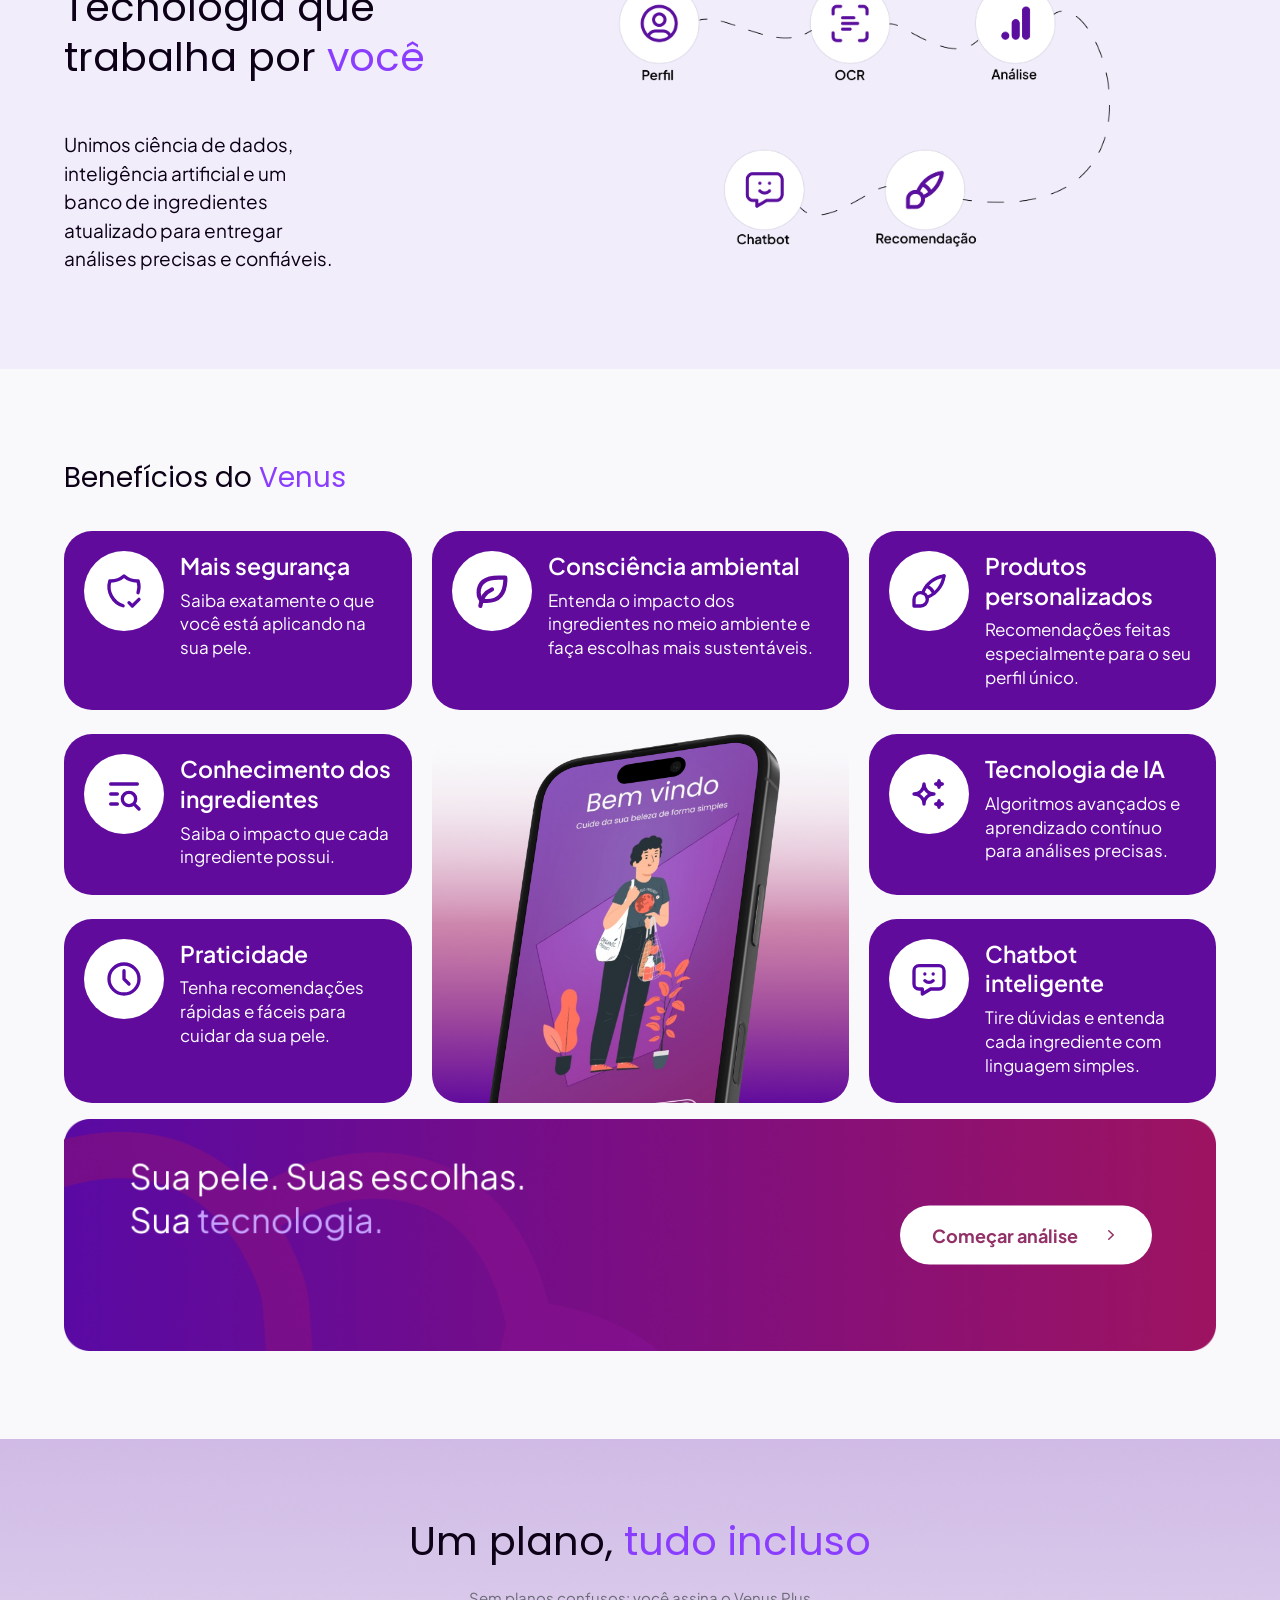
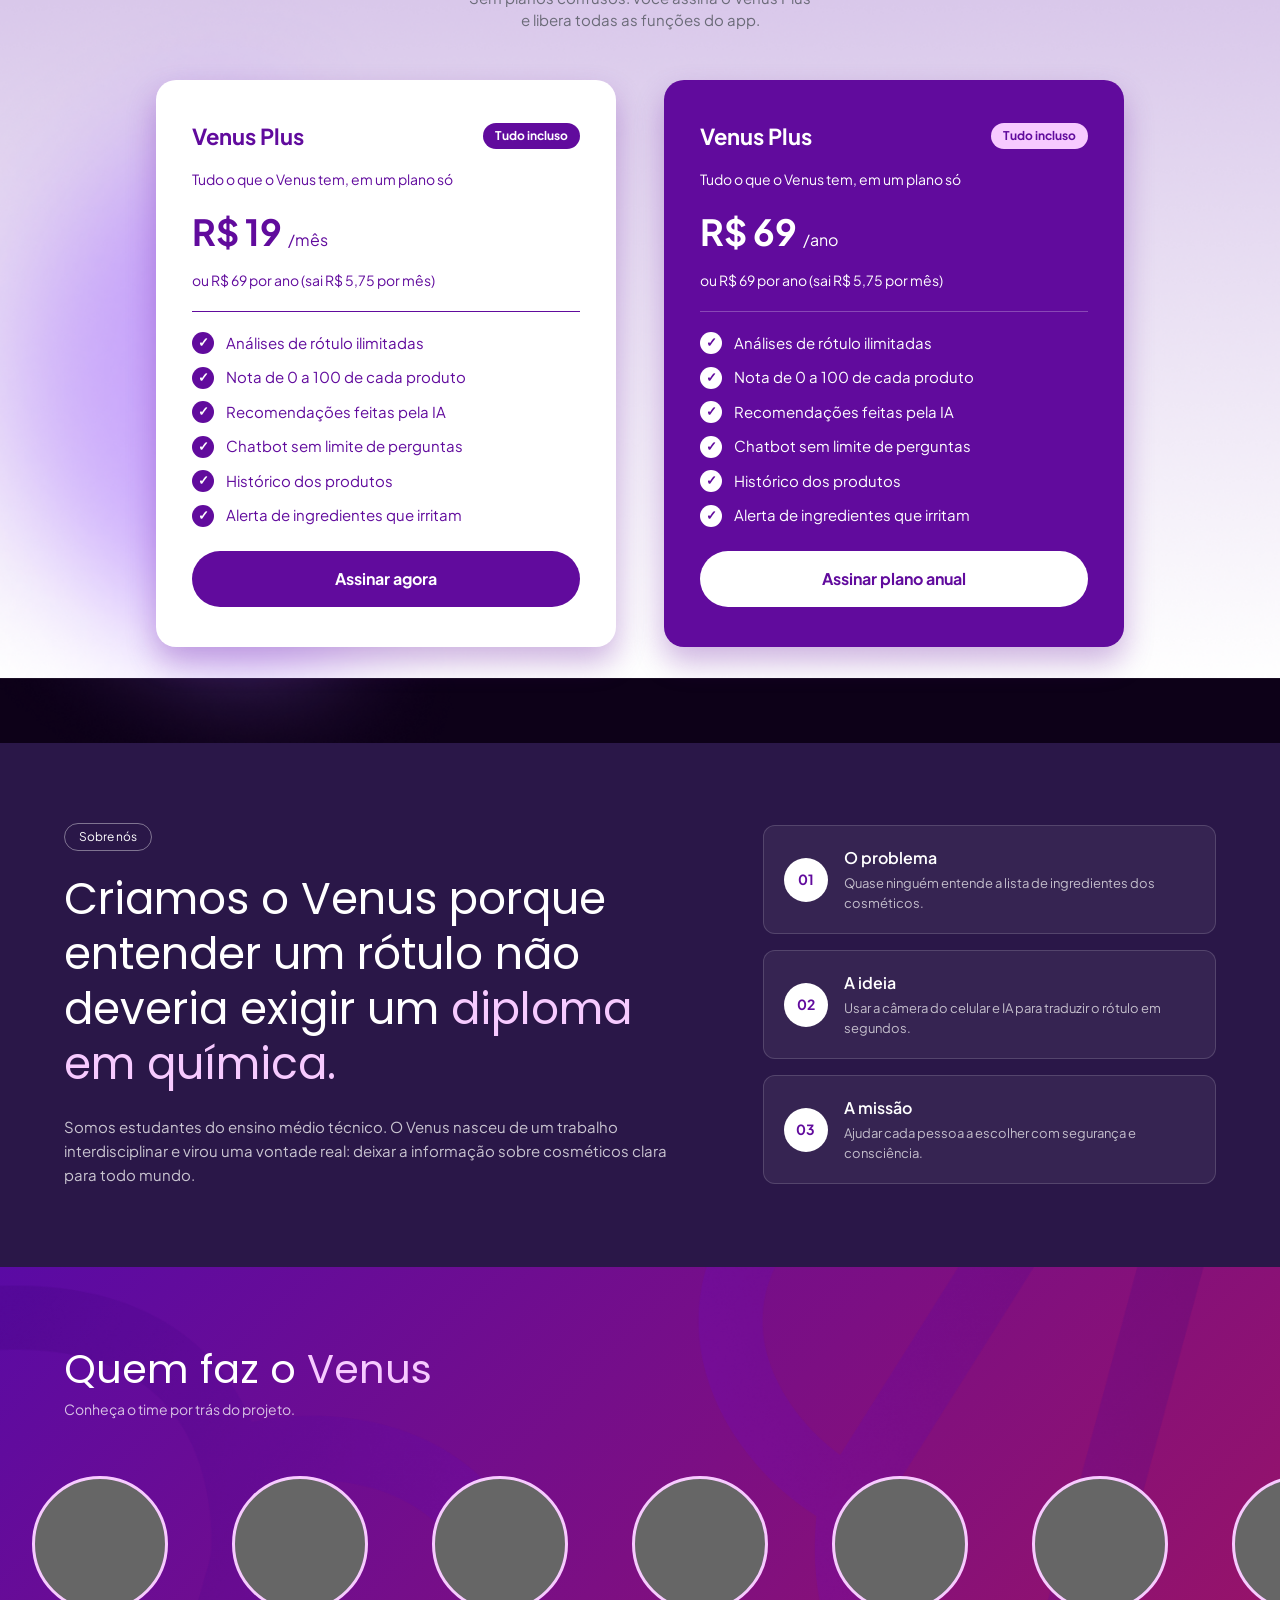
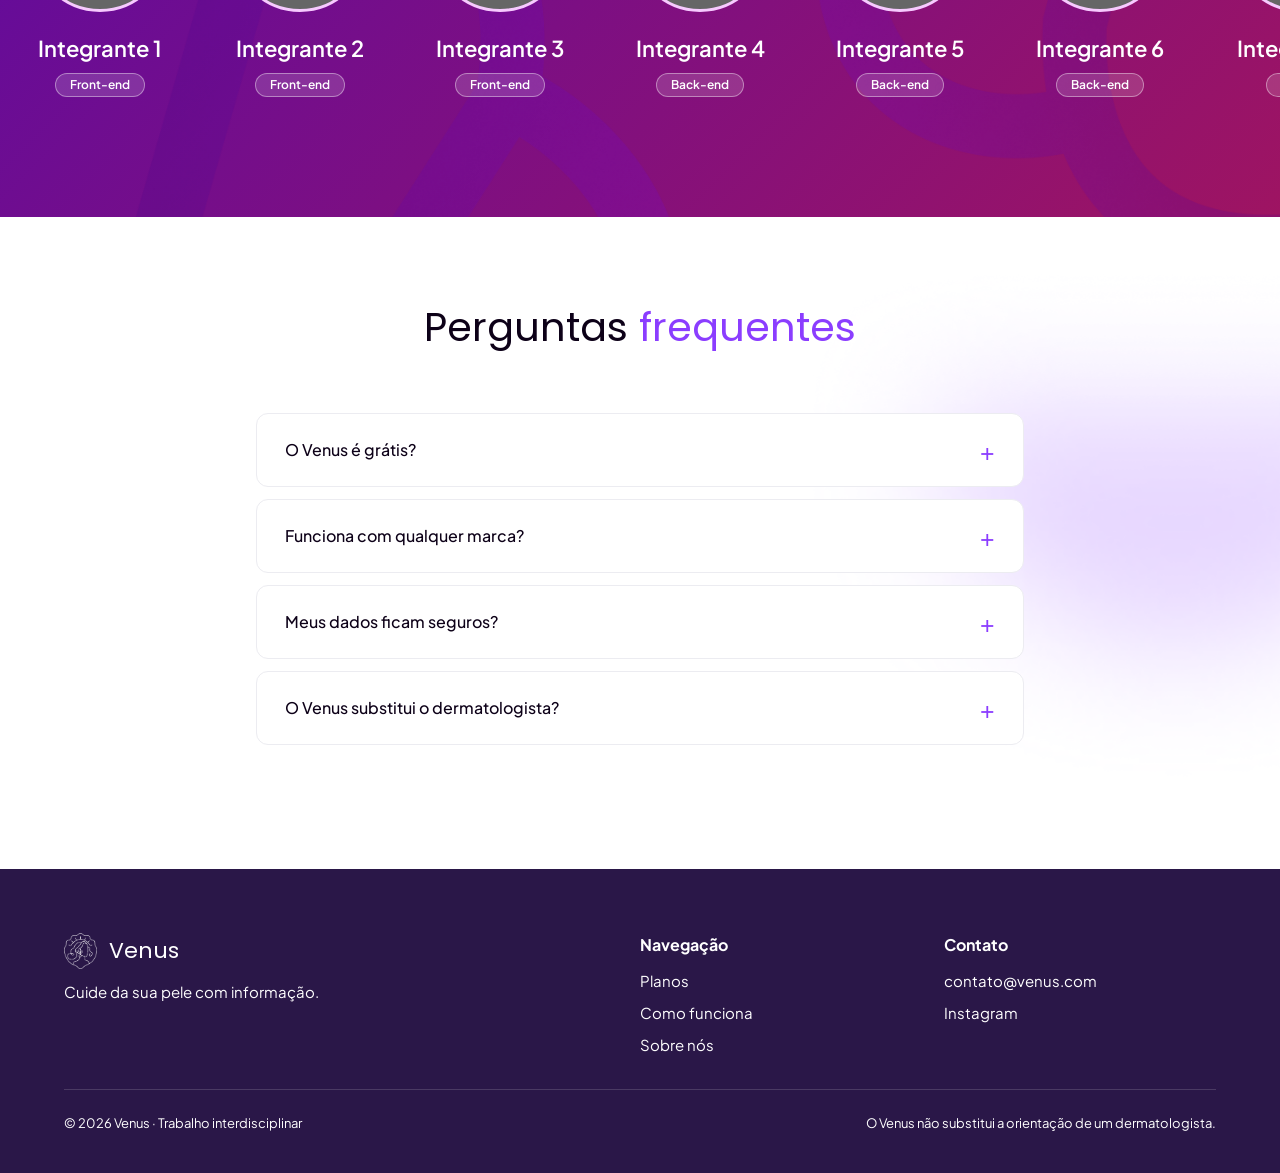
==== commit 159fe85f: "merge: junta a main com a branch Desenvolvimento e move a landing para src/assets" ====
--- a/index.html
+++ b/index.html
@@ -8,14 +8,14 @@
 
   <link rel="stylesheet" href="https://fonts.googleapis.com/css2?family=Plus+Jakarta+Sans:wght@400;500;600;700&family=Poppins:wght@300;400;500;600&display=swap">
 
-  <link rel="stylesheet" href="assets/css/global.css">
-  <link rel="stylesheet" href="assets/css/style.css">
+  <link rel="stylesheet" href="src/assets/css/global.css">
+  <link rel="stylesheet" href="src/assets/css/style.css">
 </head>
 <body>
 
   <header id="cabecalho" class="cabecalho">
     <a href="#inicio" class="cabecalho__logo">
-      <img src="assets/img/logo.png" alt="" width="179" height="194">
+      <img src="src/assets/img/logo.png" alt="" width="179" height="194">
       <span class="cabecalho__nome">Venus</span>
     </a>
 
@@ -47,7 +47,7 @@
         </div>
 
         <div class="inicio__midia">
-          <img class="inicio__celular" src="assets/img/celular.png" alt="Aplicativo Venus mostrando a tela inicial de análise de cosméticos" width="591" height="693">
+          <img class="inicio__celular" src="src/assets/img/celular.png" alt="Aplicativo Venus mostrando a tela inicial de análise de cosméticos" width="591" height="693">
         </div>
       </div>
     </section>
@@ -60,7 +60,7 @@
 
           <div class="etapa">
             <div class="etapa__icone">
-              <img src="assets/img/icones-landing/camera.svg" alt="" width="24" height="24">
+              <img src="src/assets/img/icones-landing/camera.svg" alt="" width="24" height="24">
             </div>
             <h3 class="etapa__titulo">Escaneie<br>seu produto</h3>
             <p class="etapa__texto">Use a câmera do seu celular para escanear o rótulo do cosmético com tecnologia OCR avançada.</p>
@@ -68,7 +68,7 @@
 
           <div class="etapa">
             <div class="etapa__icone">
-              <img src="assets/img/icones-landing/rosto-feliz.svg" alt="" width="24" height="24">
+              <img src="src/assets/img/icones-landing/rosto-feliz.svg" alt="" width="24" height="24">
             </div>
             <h3 class="etapa__titulo">Conheça<br>sua pele</h3>
             <p class="etapa__texto">Informe seu tipo de pele, sensibilidades, objetivos e preferências para uma análise personalizada.</p>
@@ -76,7 +76,7 @@
 
           <div class="etapa">
             <div class="etapa__icone">
-              <img src="assets/img/icones-landing/cerebro.svg" alt="" width="24" height="24">
+              <img src="src/assets/img/icones-landing/cerebro.svg" alt="" width="24" height="24">
             </div>
             <h3 class="etapa__titulo">Receba<br>recomendações</h3>
             <p class="etapa__texto">Nossa IA analisa ingredientes, compara com seu perfil e gera recomendações inteligentes para você.</p>
@@ -84,7 +84,7 @@
 
           <div class="etapa">
             <div class="etapa__icone">
-              <img src="assets/img/icones-landing/folha.svg" alt="" width="24" height="24">
+              <img src="src/assets/img/icones-landing/folha.svg" alt="" width="24" height="24">
             </div>
             <h3 class="etapa__titulo">Escolhas<br>conscientes</h3>
             <p class="etapa__texto">Entenda mais sobre seus produtos e faça escolhas melhores para você.</p>
@@ -103,7 +103,7 @@
         </div>
 
         <div class="diagrama">
-          <img class="diagrama__imagem" src="assets/img/fluxo.png" alt="Fluxo da tecnologia Venus: Perfil, OCR, Análise, Recomendação e Chatbot" width="2549" height="1374">
+          <img class="diagrama__imagem" src="src/assets/img/fluxo.png" alt="Fluxo da tecnologia Venus: Perfil, OCR, Análise, Recomendação e Chatbot" width="2549" height="1374">
         </div>
 
       </div>
@@ -117,7 +117,7 @@
 
           <div class="beneficio">
             <div class="beneficio__icone">
-              <img src="assets/img/icones-landing/seguranca.svg" alt="" width="24" height="24">
+              <img src="src/assets/img/icones-landing/seguranca.svg" alt="" width="24" height="24">
             </div>
             <div>
               <h3 class="beneficio__titulo">Mais segurança</h3>
@@ -127,7 +127,7 @@
 
           <div class="beneficio">
             <div class="beneficio__icone">
-              <img src="assets/img/icones-landing/folha.svg" alt="" width="24" height="24">
+              <img src="src/assets/img/icones-landing/folha.svg" alt="" width="24" height="24">
             </div>
             <div>
               <h3 class="beneficio__titulo">Consciência ambiental</h3>
@@ -137,7 +137,7 @@
 
           <div class="beneficio">
             <div class="beneficio__icone">
-              <img src="assets/img/icones-landing/personalizados.svg" alt="" width="24" height="24">
+              <img src="src/assets/img/icones-landing/personalizados.svg" alt="" width="24" height="24">
             </div>
             <div>
               <h3 class="beneficio__titulo">Produtos personalizados</h3>
@@ -147,7 +147,7 @@
 
           <div class="beneficio">
             <div class="beneficio__icone">
-              <img src="assets/img/icones-landing/conhecimento.svg" alt="" width="24" height="24">
+              <img src="src/assets/img/icones-landing/conhecimento.svg" alt="" width="24" height="24">
             </div>
             <div>
               <h3 class="beneficio__titulo">Conhecimento dos ingredientes</h3>
@@ -156,12 +156,12 @@
           </div>
 
           <div class="beneficios__celular">
-            <img src="assets/img/celular-beneficios.png" alt="Tela do aplicativo Venus para escanear um produto" width="1824" height="1916">
-          </div>
-
-          <div class="beneficio">
-            <div class="beneficio__icone">
-              <img src="assets/img/icones-landing/ia.svg" alt="" width="24" height="24">
+            <img src="src/assets/img/celular-beneficios.png" alt="Tela do aplicativo Venus para escanear um produto" width="1824" height="1916">
+          </div>
+
+          <div class="beneficio">
+            <div class="beneficio__icone">
+              <img src="src/assets/img/icones-landing/ia.svg" alt="" width="24" height="24">
             </div>
             <div>
               <h3 class="beneficio__titulo">Tecnologia de IA</h3>
@@ -171,7 +171,7 @@
 
           <div class="beneficio">
             <div class="beneficio__icone">
-              <img src="assets/img/icones-landing/praticidade.svg" alt="" width="24" height="24">
+              <img src="src/assets/img/icones-landing/praticidade.svg" alt="" width="24" height="24">
             </div>
             <div>
               <h3 class="beneficio__titulo">Praticidade</h3>
@@ -181,7 +181,7 @@
 
           <div class="beneficio">
             <div class="beneficio__icone">
-              <img src="assets/img/icones-landing/chatbot.svg" alt="" width="24" height="24">
+              <img src="src/assets/img/icones-landing/chatbot.svg" alt="" width="24" height="24">
             </div>
             <div>
               <h3 class="beneficio__titulo">Chatbot inteligente</h3>
@@ -192,10 +192,10 @@
         </div>
 
         <div id="chamada" class="chamada">
-          <img class="chamada__imagem" src="assets/img/comecar-analise.png" alt="Sua pele. Suas escolhas. Sua tecnologia." width="2484" height="500">
+          <img class="chamada__imagem" src="src/assets/img/comecar-analise.png" alt="Sua pele. Suas escolhas. Sua tecnologia." width="2484" height="500">
           <a href="#" id="btn-comecar-analise" class="btn btn--primario chamada__botao">
             Começar análise
-            <img class="chamada__seta" src="assets/img/icones-landing/seta.svg" alt="" width="24" height="24">
+            <img class="chamada__seta" src="src/assets/img/icones-landing/seta.svg" alt="" width="24" height="24">
           </a>
         </div>
       </div>
@@ -464,7 +464,7 @@
     <div class="rodape__container">
       <div class="rodape__marca">
         <a href="#inicio" class="rodape__logo">
-          <img src="assets/img/logo.png" alt="" width="179" height="194">
+          <img src="src/assets/img/logo.png" alt="" width="179" height="194">
           <span class="rodape__nome">Venus</span>
         </a>
         <p class="rodape__frase">Cuide da sua pele com informação.</p>
--- a/src/assets/css/global.css
+++ b/src/assets/css/global.css
@@ -0,0 +1,130 @@
+:root {
+  --cor-rosa-claro: #f7caff;
+  --cor-branco: #ffffff;
+  --cor-fundo-escuro: #0d0118;
+  --cor-botao-texto: #923167;
+  --cor-destaque: #8b3dff;
+  --cor-roxo-escuro: #610b9d;
+  --cor-texto: #0d0118;
+  --cor-texto-suave: #6b6b78;
+  --cor-superficie: #f9f9fb;
+  --cor-superficie-lilas: #f1edfb;
+  --cor-borda: #ececf1;
+  --cor-borda-lilas: #e2d6f5;
+  --cor-icone-lilas: #f1f0fd;
+  --cor-card-lilas: #f6f0fc;
+  --cor-navbar: rgba(45, 8, 70, 0.8);
+  --cor-navbar-menu: rgba(45, 8, 70, 0.7);
+  --cor-navbar-borda: rgba(255, 255, 255, 0.15);
+  --cor-foco: #ba91fb;
+  --cor-fundo-popup: rgba(33, 17, 56, 0.4);
+  --gradiente-marca: linear-gradient(135deg, #5a0aa4 0%, #9e1462 100%);
+  --fonte-titulo: "Poppins", sans-serif;
+  --fonte-texto: "Plus Jakarta Sans", sans-serif;
+  --largura-maxima: 100rem;
+  --borda-arredondada: 1.25rem;
+  --borda-arredondada-pequena: 0.75rem;
+  --borda-card: 1.5625rem;
+  --borda-botao: 999px;
+
+  --painel-fundo: #f8f6fd;
+  --painel-topo: #f2eefd;
+  --painel-borda: #ece3fa;
+  --painel-lilas: #ebe2f5;
+  --painel-lilas-claro: #f4effc;
+  --painel-texto: #30135a;
+  --painel-texto-suave: #8b789f;
+  --painel-roxo: #6043e9;
+  --painel-rosa: #ad1264;
+  --painel-verde: #4daf8c;
+  --painel-vermelho: #d45d79;
+  --gradiente-menu: linear-gradient(180deg, #32135b 48%, #6a28c1);
+  --gradiente-menu-ativo: linear-gradient(90deg, #7549c2, #553287);
+  --fonte-menu: "Inter", sans-serif;
+}
+
+
+* {
+  box-sizing: border-box;
+  margin: 0;
+  padding: 0;
+}
+
+img {
+  display: block;
+  max-width: 100%;
+  height: auto;
+}
+
+
+button,
+input,
+select,
+textarea {
+  font-family: inherit;
+  font-size: inherit;
+  color: inherit;
+}
+
+
+body {
+  font-family: var(--fonte-titulo);
+  line-height: 1.5;
+  color: var(--cor-branco);
+  background-color: var(--cor-fundo-escuro);
+}
+
+
+a:focus-visible,
+button:focus-visible,
+input:focus-visible,
+select:focus-visible,
+label:focus-visible {
+  outline: 3px solid var(--cor-foco);
+  outline-offset: 3px;
+}
+
+
+.btn {
+  display: inline-flex;
+  align-items: center;
+  gap: 1.5rem;
+  padding: 1rem 2rem;
+  font-family: var(--fonte-texto);
+  font-size: 1.125rem;
+  font-weight: 700;
+  text-decoration: none;
+  border-radius: var(--borda-botao);
+}
+
+.btn--primario {
+  color: var(--cor-botao-texto);
+  background-color: var(--cor-branco);
+}
+
+
+.destaque {
+  color: var(--cor-destaque);
+}
+
+
+.checkbox-escondido {
+  position: fixed;
+  top: 0;
+  left: 0;
+  opacity: 0;
+  pointer-events: none;
+}
+
+
+.sr-only {
+  position: absolute;
+  width: 1px;
+  height: 1px;
+  padding: 0;
+  margin: -1px;
+  overflow: hidden;
+  clip: rect(0, 0, 0, 0);
+  white-space: nowrap;
+  border: 0;
+}
--- a/src/assets/css/style.css
+++ b/src/assets/css/style.css
@@ -0,0 +1,1326 @@
+.cabecalho {
+  position: fixed;
+  top: 0.75rem;
+  left: 0.75rem;
+  right: 0.75rem;
+  z-index: 1;
+  display: flex;
+  align-items: center;
+  gap: 1rem;
+  padding: 0.75rem 1.25rem;
+  border: 1px solid var(--cor-navbar-borda);
+  border-radius: 2.5rem;
+}
+
+
+.cabecalho::before {
+  content: "";
+  position: absolute;
+  top: 0;
+  right: 0;
+  bottom: 0;
+  left: 0;
+  z-index: -1;
+  background-color: var(--cor-navbar);
+  border-radius: inherit;
+  -webkit-backdrop-filter: blur(14px);
+  backdrop-filter: blur(14px);
+}
+
+.cabecalho__logo {
+  display: flex;
+  align-items: center;
+  gap: 0.75rem;
+  margin-right: auto;
+  text-decoration: none;
+}
+
+.cabecalho__logo img {
+  width: auto;
+  height: 3rem;
+}
+
+.cabecalho__nome {
+  font-family: var(--fonte-titulo);
+  font-size: 1.75rem;
+  color: var(--cor-branco);
+}
+
+.cabecalho__botao-menu {
+  font-size: 2.25rem;
+  line-height: 1;
+  color: var(--cor-branco);
+  cursor: pointer;
+}
+
+.cabecalho__nav {
+  display: none;
+  position: absolute;
+  top: 100%;
+  left: 0;
+  right: 0;
+  margin-top: 0.75rem;
+  padding: 2rem;
+  background-color: var(--cor-navbar-menu);
+  border: 1px solid var(--cor-navbar-borda);
+  border-radius: 1.5rem;
+  backdrop-filter: blur(20px);
+}
+
+.cabecalho__toggle:checked ~ .cabecalho__nav {
+  display: block;
+}
+
+
+.menu {
+  display: flex;
+  flex-direction: column;
+  align-items: center;
+  gap: 2rem;
+  list-style: none;
+}
+
+.menu__link {
+  display: inline-block;
+  position: relative;
+  font-family: var(--fonte-texto);
+  font-size: 1.25rem;
+  font-weight: 500;
+  line-height: 1;
+  color: var(--cor-branco);
+  text-decoration: none;
+  transition: 0.3s;
+}
+
+
+.menu__link::after {
+  content: "";
+  position: absolute;
+  top: 100%;
+  left: 0;
+  right: 0;
+  width: 0;
+  height: 2px;
+  margin: 0.25rem auto 0;
+  background-color: var(--cor-destaque);
+  transition: 0.3s;
+}
+
+.menu__link:hover {
+  color: var(--cor-destaque);
+}
+
+
+.menu__link:hover::after {
+  width: 100%;
+}
+
+
+.inicio {
+  position: relative;
+  min-height: 100vh;
+  background: var(--gradiente-marca);
+}
+
+.inicio__fundo {
+  position: absolute;
+  top: 0;
+  right: 0;
+  bottom: 0;
+  left: 0;
+  background: url("../img/fundo.png") center / cover no-repeat;
+  opacity: 0.6;
+}
+
+.inicio__container {
+  position: relative;
+  display: flex;
+  flex-direction: column;
+  align-items: flex-start;
+  gap: 2.5rem;
+  max-width: var(--largura-maxima);
+  margin: 0 auto;
+  padding: 12rem 1.25rem 4rem;
+}
+
+.inicio__conteudo {
+  max-width: 38.75rem;
+}
+
+.inicio__titulo {
+  position: relative;
+  top: -4rem;
+  left: 4rem;
+  margin-bottom: 1.75rem;
+  font-family: var(--fonte-titulo);
+  font-size: 4.5rem;
+  font-weight: 400;
+  line-height: 1;
+  color: var(--cor-branco);
+}
+
+.inicio__subtitulo {
+  position: relative;
+  top: -4rem;
+  left: 4rem;
+  font-family: var(--fonte-texto);
+  font-size: 1.375rem;
+  line-height: 1.2;
+  color: var(--cor-branco);
+}
+
+.inicio__midia {
+  display: flex;
+  justify-content: center;
+  width: 100%;
+
+  margin-top: -4rem;
+}
+
+.inicio__celular {
+  width: 100%;
+  max-width: 18.75rem;
+  filter: drop-shadow(0 15px 30px rgba(0, 0, 0, 0.3));
+}
+
+
+.como-funciona {
+  padding: 3.5rem 1.25rem;
+  background-color: var(--cor-superficie);
+}
+
+.como-funciona__container {
+  max-width: var(--largura-maxima);
+  margin: 0 auto;
+}
+
+.como-funciona__titulo {
+  margin-bottom: 2.5rem;
+  font-family: var(--fonte-titulo);
+  font-size: 1.75rem;
+  font-weight: 500;
+  color: var(--cor-texto);
+}
+
+
+.como-funciona__grade {
+  display: grid;
+  grid-template-columns: 1fr;
+  align-items: start;
+  gap: 1.5rem;
+}
+
+
+.etapa {
+  padding: 2.25rem;
+  background-color: var(--cor-branco);
+  border: 2px solid var(--cor-borda-lilas);
+  border-radius: var(--borda-card);
+  transition: background-color 0.4s ease, transform 0.4s ease;
+}
+
+
+.etapa__icone {
+  display: flex;
+  align-items: center;
+  justify-content: center;
+  width: 5.625rem;
+  height: 5.3125rem;
+  margin-bottom: 1.75rem;
+  background-color: var(--cor-icone-lilas);
+  border-radius: var(--borda-card);
+  transition: background-color 0.4s ease;
+}
+
+
+.etapa__icone img {
+  width: 2.75rem;
+  height: 2.75rem;
+}
+
+.etapa__titulo {
+  font-family: var(--fonte-texto);
+  font-size: 1.375rem;
+  font-weight: 700;
+  line-height: 1.3;
+  color: var(--cor-texto);
+  transition: color 0.4s ease;
+}
+
+
+.etapa__texto {
+  margin-top: 1.5rem;
+  font-family: var(--fonte-texto);
+  font-size: 1.125rem;
+  line-height: 1.55;
+  color: var(--cor-texto-suave);
+}
+
+
+@media (min-width: 1024px) {
+
+
+  .etapa__texto {
+    max-height: 0;
+    margin-top: 0;
+    overflow: hidden;
+    opacity: 0;
+    transition: max-height 0.4s ease, margin-top 0.4s ease, opacity 0.3s ease, color 0.4s ease;
+  }
+
+
+  .etapa:hover {
+    background-color: var(--cor-roxo-escuro);
+    transform: translateY(-4px);
+  }
+
+
+  .etapa:hover .etapa__texto {
+    max-height: 15rem;
+    margin-top: 1.5rem;
+    opacity: 1;
+  }
+
+
+  .etapa:hover .etapa__icone {
+    background-color: var(--cor-branco);
+  }
+
+
+  .etapa:hover .etapa__titulo,
+  .etapa:hover .etapa__texto {
+    color: var(--cor-branco);
+  }
+}
+
+
+.tecnologia {
+  padding: 3.5rem 1.25rem;
+  background-color: var(--cor-superficie-lilas);
+}
+
+.tecnologia__container {
+  display: flex;
+  flex-direction: column;
+  gap: 3rem;
+  max-width: var(--largura-maxima);
+  margin: 0 auto;
+}
+
+.tecnologia__conteudo {
+  text-align: center;
+}
+
+.tecnologia__titulo {
+  margin-bottom: 1.5rem;
+  font-family: var(--fonte-titulo);
+  font-size: 1.875rem;
+  font-weight: 400;
+  line-height: 1.25;
+  color: var(--cor-texto);
+}
+
+.tecnologia__texto {
+  font-family: var(--fonte-texto);
+  font-size: 1.1875rem;
+  line-height: 1.5;
+  color: var(--cor-texto);
+}
+
+.diagrama__imagem {
+  width: 100%;
+}
+
+
+.beneficios {
+  padding: 3.5rem 1.25rem;
+  background-color: var(--cor-superficie);
+}
+
+.beneficios__container {
+  max-width: var(--largura-maxima);
+  margin: 0 auto;
+}
+
+.beneficios__titulo {
+  margin-bottom: 2rem;
+  font-family: var(--fonte-titulo);
+  font-size: 1.5rem;
+  font-weight: 400;
+  color: var(--cor-texto);
+}
+
+.beneficios__grade {
+  display: grid;
+  grid-template-columns: 1fr;
+  gap: 1rem;
+}
+
+
+.beneficio {
+  display: flex;
+  align-items: flex-start;
+  gap: 1rem;
+  padding: 1.25rem;
+  background-color: var(--cor-roxo-escuro);
+  border-radius: 1.75rem;
+}
+
+.beneficio__icone {
+  display: flex;
+  align-items: center;
+  justify-content: center;
+  flex-shrink: 0;
+  width: 5rem;
+  height: 5rem;
+  background-color: var(--cor-branco);
+  border-radius: 50%;
+}
+
+.beneficio__icone img {
+  width: 2.5rem;
+  height: 2.5rem;
+  object-fit: contain;
+}
+
+.beneficio__titulo {
+  margin-bottom: 0.5rem;
+  font-family: var(--fonte-texto);
+  font-size: 1.4375rem;
+  font-weight: 600;
+  line-height: 1.3;
+  color: var(--cor-branco);
+}
+
+.beneficio__texto {
+  font-family: var(--fonte-texto);
+  font-size: 1.0625rem;
+  font-weight: 400;
+  line-height: 1.4;
+  color: var(--cor-branco);
+}
+
+.beneficios__celular {
+  display: flex;
+  justify-content: center;
+  align-items: flex-end;
+}
+
+.beneficios__celular img {
+  width: auto;
+  height: 20rem;
+}
+
+
+.chamada {
+  position: relative;
+  margin-top: 1rem;
+}
+
+.chamada__imagem {
+  width: 100%;
+}
+
+.chamada__botao {
+  position: absolute;
+  right: 1rem;
+  top: 50%;
+  transform: translateY(-50%);
+  gap: 0.75rem;
+  padding: 0.5rem 1rem;
+  font-size: 0.875rem;
+  transition: 0.3s;
+}
+
+.chamada__seta {
+  width: auto;
+  height: 0.8rem;
+}
+
+
+.planos {
+  padding: 3.5rem 1.25rem 5rem;
+  background-image: url("../img/fundo-planos.png");
+  background-position: center;
+  background-size: cover;
+  background-repeat: no-repeat;
+}
+
+.planos__container {
+  max-width: var(--largura-maxima);
+  margin: 0 auto;
+  text-align: center;
+}
+
+.planos__titulo {
+  margin-bottom: 1rem;
+  font-family: var(--fonte-titulo);
+  font-size: 1.75rem;
+  font-weight: 400;
+  color: var(--cor-texto);
+}
+
+.planos__subtitulo {
+  margin-bottom: 3rem;
+  font-family: var(--fonte-texto);
+  font-size: 0.9375rem;
+  color: var(--cor-texto-suave);
+}
+
+
+.planos__grade {
+  display: flex;
+  flex-direction: column;
+  align-items: center;
+  gap: 2rem;
+}
+
+
+.plano {
+  width: 100%;
+  max-width: 28.75rem;
+  padding: 2rem 1.5rem;
+  text-align: left;
+  color: var(--cor-branco);
+  background-color: var(--cor-roxo-escuro);
+  border-radius: var(--borda-arredondada);
+  box-shadow: 0 15px 30px rgba(97, 11, 157, 0.3);
+  transition: transform 0.4s ease, box-shadow 0.4s ease;
+}
+
+.plano__topo {
+  display: flex;
+  justify-content: space-between;
+  align-items: center;
+  gap: 1rem;
+  margin-bottom: 1rem;
+}
+
+.plano__nome {
+  font-family: var(--fonte-texto);
+  font-size: 1.375rem;
+  font-weight: 700;
+}
+
+.plano__selo {
+  padding: 0.25rem 0.75rem;
+  font-family: var(--fonte-texto);
+  font-size: 0.75rem;
+  font-weight: 700;
+  color: var(--cor-roxo-escuro);
+  background-color: var(--cor-rosa-claro);
+  border-radius: var(--borda-botao);
+}
+
+.plano__descricao {
+  margin-bottom: 1.5rem;
+  font-family: var(--fonte-texto);
+  font-size: 0.875rem;
+}
+
+
+.plano__preco {
+  margin-bottom: 1.25rem;
+  padding-bottom: 1.25rem;
+  border-bottom: 1px solid rgba(255, 255, 255, 0.25);
+}
+
+.plano__valor {
+  margin-bottom: 1.25rem;
+  font-family: var(--fonte-texto);
+  font-size: 2.25rem;
+  font-weight: 700;
+  line-height: 1;
+}
+
+.plano__periodo {
+  font-size: 1rem;
+  font-weight: 400;
+}
+
+.plano__obs {
+  font-family: var(--fonte-texto);
+  font-size: 0.875rem;
+}
+
+.plano__lista {
+  display: flex;
+  flex-direction: column;
+  gap: 0.75rem;
+  margin-bottom: 1.5rem;
+  list-style: none;
+}
+
+
+.plano__item {
+  display: flex;
+  align-items: center;
+  gap: 0.75rem;
+  font-family: var(--fonte-texto);
+  font-size: 0.9375rem;
+}
+
+.plano__item::before {
+  content: "✓";
+  display: flex;
+  align-items: center;
+  justify-content: center;
+  flex-shrink: 0;
+  width: 1.375rem;
+  height: 1.375rem;
+  font-size: 0.8125rem;
+  font-weight: 700;
+  color: var(--cor-roxo-escuro);
+  background-color: var(--cor-branco);
+  border-radius: 50%;
+}
+
+
+.plano__botao {
+  justify-content: center;
+  width: 100%;
+  font-size: 1rem;
+  color: var(--cor-roxo-escuro);
+  background-color: var(--cor-branco);
+  transition: background-color 0.3s;
+}
+
+.plano__botao:hover {
+  background-color: #e9dcf7;
+}
+
+
+.plano--claro {
+  color: var(--cor-roxo-escuro);
+  background-color: var(--cor-branco);
+}
+
+.plano--claro .plano__selo,
+.plano--claro .plano__item::before,
+.plano--claro .plano__botao {
+  color: var(--cor-branco);
+  background-color: var(--cor-roxo-escuro);
+}
+
+.plano--claro .plano__preco {
+  border-bottom-color: var(--cor-roxo-escuro);
+}
+
+.plano--claro .plano__botao:hover {
+  background-color: #4a0878;
+}
+
+
+.sobre {
+  padding: 3.5rem 1.25rem;
+  color: var(--cor-branco);
+  background-color: #2a1748;
+}
+
+
+.sobre__container {
+  display: flex;
+  flex-direction: column;
+  gap: 2.5rem;
+  max-width: var(--largura-maxima);
+  margin: 0 auto;
+}
+
+
+.sobre__etiqueta {
+  display: inline-block;
+  margin-bottom: 1.25rem;
+  padding: 0.25rem 0.875rem;
+  font-family: var(--fonte-texto);
+  font-size: 0.75rem;
+  border: 1px solid rgba(255, 255, 255, 0.4);
+  border-radius: var(--borda-botao);
+}
+
+.sobre__titulo {
+  margin-bottom: 1.5rem;
+  font-family: var(--fonte-titulo);
+  font-size: 1.75rem;
+  font-weight: 400;
+  line-height: 1.25;
+}
+
+
+.sobre__destaque {
+  color: var(--cor-rosa-claro);
+}
+
+.sobre__texto {
+  font-family: var(--fonte-texto);
+  font-size: 0.9375rem;
+  line-height: 1.6;
+  color: rgba(255, 255, 255, 0.75);
+}
+
+.sobre__lista {
+  display: flex;
+  flex-direction: column;
+  gap: 1rem;
+  list-style: none;
+}
+
+
+.sobre__item {
+  display: flex;
+  align-items: center;
+  gap: 1rem;
+  padding: 1.25rem;
+  background-color: rgba(255, 255, 255, 0.06);
+  border: 1px solid rgba(255, 255, 255, 0.15);
+  border-radius: var(--borda-arredondada-pequena);
+  transition: background-color 0.4s ease, transform 0.4s ease;
+}
+
+
+.sobre__numero {
+  display: flex;
+  align-items: center;
+  justify-content: center;
+  flex-shrink: 0;
+  width: 2.75rem;
+  height: 2.75rem;
+  font-family: var(--fonte-texto);
+  font-size: 0.875rem;
+  font-weight: 700;
+  color: var(--cor-roxo-escuro);
+  background-color: var(--cor-branco);
+  border-radius: 50%;
+}
+
+.sobre__item-titulo {
+  margin-bottom: 0.25rem;
+  font-family: var(--fonte-texto);
+  font-size: 1rem;
+  font-weight: 600;
+}
+
+.sobre__item-texto {
+  font-family: var(--fonte-texto);
+  font-size: 0.8125rem;
+  color: rgba(255, 255, 255, 0.7);
+}
+
+
+.equipe {
+  padding: 3.5rem 0;
+  background:
+    url("../img/fundo.png") center / cover no-repeat,
+    var(--gradiente-marca);
+}
+
+.equipe__container {
+  max-width: var(--largura-maxima);
+  margin: 0 auto;
+  padding: 0 1.25rem;
+}
+
+.equipe__titulo {
+  font-family: var(--fonte-titulo);
+  font-size: 1.75rem;
+  font-weight: 400;
+  color: var(--cor-branco);
+}
+
+
+.equipe__destaque {
+  color: var(--cor-rosa-claro);
+}
+
+.equipe__subtitulo {
+  margin-bottom: 3rem;
+  font-family: var(--fonte-texto);
+  font-size: 0.875rem;
+  color: rgba(255, 255, 255, 0.75);
+}
+
+
+.equipe__faixa {
+  overflow: hidden;
+}
+
+
+.equipe__trilho {
+  display: flex;
+  width: max-content;
+  animation: rolar-equipe 40s linear infinite;
+}
+
+
+.equipe__faixa:hover .equipe__trilho {
+  animation-play-state: paused;
+}
+
+
+@keyframes rolar-equipe {
+  from {
+    transform: translateX(0);
+  }
+  to {
+    transform: translateX(-50%);
+  }
+}
+
+.equipe__lista {
+  display: flex;
+  list-style: none;
+}
+
+
+.integrante {
+  display: flex;
+  flex-direction: column;
+  align-items: center;
+  flex-shrink: 0;
+  width: 9rem;
+  padding: 0.5rem 0;
+  text-align: center;
+}
+
+
+.integrante__foto {
+  width: 6.5rem;
+  height: 6.5rem;
+  margin-bottom: 1.25rem;
+  background-color: #666666;
+  border-radius: 50%;
+  border: 3px solid var(--cor-rosa-claro);
+  transition: transform 0.4s ease;
+}
+
+.integrante__nome {
+  margin-bottom: 0.5rem;
+  font-family: var(--fonte-texto);
+  font-size: 1.125rem;
+  font-weight: 600;
+  color: var(--cor-branco);
+}
+
+
+.integrante__funcao {
+  padding: 0.125rem 0.875rem;
+  font-family: var(--fonte-texto);
+  font-size: 0.75rem;
+  font-weight: 600;
+  color: var(--cor-branco);
+  background-color: rgba(255, 255, 255, 0.15);
+  border: 1px solid rgba(255, 255, 255, 0.4);
+  border-radius: var(--borda-botao);
+  transition: background-color 0.4s ease, color 0.4s ease;
+}
+
+
+.perguntas {
+  padding: 3.5rem 1.25rem 5rem;
+  background-color: var(--cor-branco);
+  background-image: url("../img/fundo-perguntas.png");
+  background-position: center;
+  background-size: cover;
+  background-repeat: no-repeat;
+}
+
+.perguntas__container {
+  max-width: 48rem;
+  margin: 0 auto;
+}
+
+.perguntas__titulo {
+  margin-bottom: 2.5rem;
+  font-family: var(--fonte-titulo);
+  font-size: 1.75rem;
+  font-weight: 400;
+  text-align: center;
+  color: var(--cor-texto);
+}
+
+.pergunta {
+  margin-bottom: 0.75rem;
+  background-color: var(--cor-branco);
+  border: 1px solid var(--cor-borda);
+  border-radius: var(--borda-arredondada-pequena);
+  transition: border-color 0.4s ease, box-shadow 0.4s ease, transform 0.4s ease;
+}
+
+
+.pergunta__titulo {
+  display: flex;
+  justify-content: space-between;
+  align-items: center;
+  gap: 1rem;
+  padding: 1.25rem 1.5rem;
+  font-family: var(--fonte-texto);
+  font-size: 1rem;
+  font-weight: 500;
+  color: var(--cor-texto);
+  cursor: pointer;
+  transition: color 0.4s ease;
+}
+
+.pergunta__titulo::after {
+  content: "+";
+  font-size: 1.5rem;
+  font-weight: 400;
+  line-height: 1;
+  color: var(--cor-destaque);
+  transition: transform 0.3s;
+}
+
+
+.pergunta__toggle:checked ~ .pergunta__titulo::after {
+  transform: rotate(45deg);
+}
+
+
+.pergunta__toggle:checked ~ .pergunta__titulo {
+  color: var(--cor-destaque);
+}
+
+
+.pergunta__resposta {
+  max-height: 0;
+  padding: 0 1.5rem;
+  overflow: hidden;
+  opacity: 0;
+  font-family: var(--fonte-texto);
+  font-size: 0.9375rem;
+  line-height: 1.6;
+  color: var(--cor-texto-suave);
+  transition: max-height 0.4s ease, padding-bottom 0.4s ease, opacity 0.4s ease;
+}
+
+
+.pergunta__toggle:checked ~ .pergunta__resposta {
+  max-height: 10rem;
+  padding-bottom: 1.25rem;
+  opacity: 1;
+}
+
+
+.rodape {
+  padding: 3rem 1.25rem 2rem;
+  font-family: var(--fonte-texto);
+  color: var(--cor-branco);
+  background-color: #2a1748;
+}
+
+
+.rodape__container {
+  display: grid;
+  grid-template-columns: 1fr;
+  gap: 2rem;
+  max-width: var(--largura-maxima);
+  margin: 0 auto;
+  padding-bottom: 2rem;
+  border-bottom: 1px solid rgba(255, 255, 255, 0.15);
+}
+
+.rodape__logo {
+  display: flex;
+  align-items: center;
+  gap: 0.75rem;
+  margin-bottom: 0.75rem;
+  text-decoration: none;
+}
+
+.rodape__logo img {
+  width: auto;
+  height: 2.25rem;
+}
+
+.rodape__nome {
+  font-family: var(--fonte-titulo);
+  font-size: 1.375rem;
+  color: var(--cor-branco);
+}
+
+.rodape__frase {
+  font-size: 0.9375rem;
+}
+
+.rodape__titulo {
+  margin-bottom: 0.75rem;
+  font-size: 1rem;
+  font-weight: 700;
+}
+
+.rodape__lista {
+  display: flex;
+  flex-direction: column;
+  gap: 0.5rem;
+  list-style: none;
+}
+
+
+.rodape__link {
+  display: inline-block;
+  position: relative;
+  font-size: 0.9375rem;
+  color: var(--cor-branco);
+  text-decoration: none;
+  transition: color 0.3s;
+}
+
+.rodape__link::after {
+  content: "";
+  position: absolute;
+  top: 100%;
+  left: 0;
+  right: 0;
+  width: 0;
+  height: 1px;
+  margin: 0.125rem auto 0;
+  background-color: var(--cor-rosa-claro);
+  transition: width 0.3s;
+}
+
+.rodape__link:hover {
+  color: var(--cor-rosa-claro);
+}
+
+.rodape__link:hover::after {
+  width: 100%;
+}
+
+.rodape__final {
+  display: flex;
+  flex-direction: column;
+  gap: 0.5rem;
+  max-width: var(--largura-maxima);
+  margin: 0 auto;
+  padding-top: 1.5rem;
+  font-size: 0.8125rem;
+}
+
+
+@media (min-width: 640px) {
+
+  .como-funciona__grade {
+    grid-template-columns: repeat(2, 1fr);
+  }
+
+
+  .rodape__container {
+    grid-template-columns: repeat(2, 1fr);
+  }
+}
+
+
+@media (min-width: 1024px) {
+
+
+  .cabecalho {
+    top: 2.6875rem;
+    left: 3.1875rem;
+    right: 3.1875rem;
+    justify-content: space-between;
+    gap: 1.5rem;
+    padding: 0.625rem 0.75rem 0.625rem 1.25rem;
+    border: 0;
+    border-radius: 6.25rem;
+    box-shadow: 0 4px 21px 4px rgba(0, 0, 0, 0.25);
+  }
+
+
+  .cabecalho::before {
+    background-color: rgba(0, 0, 0, 0.58);
+  }
+
+  .cabecalho__logo {
+    margin-right: 0;
+  }
+
+  .cabecalho__logo img {
+    height: 2.75rem;
+  }
+
+
+  .cabecalho__login {
+    padding: 0.875rem 2rem;
+    transition: 0.3s;
+  }
+
+  .cabecalho__login:hover {
+    color: var(--cor-branco);
+    background-color: var(--cor-botao-texto);
+  }
+
+  .cabecalho__botao-menu {
+    display: none;
+  }
+
+
+  .cabecalho__nav {
+    display: block;
+    top: 50%;
+    left: 50%;
+    right: auto;
+    transform: translate(-50%, -50%);
+    margin-top: 0;
+    padding: 0;
+    background-color: transparent;
+    border: none;
+
+    backdrop-filter: none;
+  }
+
+  .menu {
+    flex-direction: row;
+    gap: 3rem;
+  }
+
+  .menu__link {
+    font-size: 1.125rem;
+  }
+
+  .inicio__container {
+    flex-direction: row;
+    align-items: center;
+    justify-content: space-between;
+    min-height: 100vh;
+    padding: 5.5rem 4rem;
+  }
+
+  .inicio__conteudo {
+    flex: 1;
+  }
+
+  .inicio__midia {
+    flex: 1;
+    justify-content: flex-end;
+    margin-top: 0;
+  }
+
+  .inicio__titulo {
+    margin-bottom: 3rem;
+    font-size: 9rem;
+  }
+
+  .inicio__subtitulo {
+    font-size: 2.5rem;
+  }
+
+  .inicio__celular {
+    position: relative;
+    top: 2rem;
+    max-width: 35rem;
+  }
+
+  .como-funciona {
+    padding: 7rem 5rem;
+  }
+
+  .como-funciona__titulo {
+    margin-bottom: 3.5rem;
+    font-size: 2.5rem;
+  }
+
+  .como-funciona__grade {
+    grid-template-columns: repeat(4, 1fr);
+    gap: 2rem;
+  }
+
+  .tecnologia {
+    padding: 6rem 4rem;
+  }
+
+  .tecnologia__container {
+    flex-direction: row;
+    align-items: flex-start;
+    gap: 4rem;
+  }
+
+  .tecnologia__conteudo {
+    width: 24rem;
+    text-align: left;
+  }
+
+  .tecnologia__titulo {
+    margin-bottom: 3rem;
+    font-size: 2.5rem;
+  }
+
+  .tecnologia__texto {
+    max-width: 17rem;
+  }
+
+  .diagrama {
+    flex: 1;
+  }
+
+  .diagrama__imagem {
+    width: 70%;
+    margin: 0 auto;
+  }
+
+  .beneficios {
+    padding: 5.5rem 4rem;
+  }
+
+  .beneficios__titulo {
+    font-size: 1.75rem;
+  }
+
+
+  .beneficios__grade {
+    grid-template-columns: 1fr 1.2fr 1fr;
+    gap: 1.5rem 1.25rem;
+  }
+
+
+  .beneficios__celular {
+    grid-row: span 2;
+  }
+
+
+  .beneficios__celular img {
+    width: 100%;
+    height: auto;
+    border-radius: 1.75rem;
+  }
+
+  .chamada__botao {
+    right: 4rem;
+    gap: 1.5rem;
+    padding: 1rem 2rem;
+    font-size: 1.125rem;
+  }
+
+  .chamada__seta {
+    height: 1.1rem;
+  }
+
+
+  .chamada__botao:hover {
+    background-color: #d9cbdc;
+  }
+
+  .planos {
+    padding: 4.5rem 4rem 6rem;
+  }
+
+  .planos__titulo {
+    font-size: 2.5rem;
+  }
+
+
+  .planos__grade {
+    flex-direction: row;
+    justify-content: center;
+    align-items: stretch;
+    gap: 3rem;
+  }
+
+  .plano {
+    padding: 2.5rem 2.25rem;
+  }
+
+
+  .plano:hover {
+    transform: translateY(-6px);
+    box-shadow: 0 25px 45px rgba(97, 11, 157, 0.4);
+  }
+
+  .sobre {
+    padding: 5rem 4rem;
+  }
+
+
+  .sobre__container {
+    flex-direction: row;
+    align-items: center;
+    gap: 4rem;
+  }
+
+  .sobre__conteudo {
+    flex: 1.4;
+  }
+
+  .sobre__lista {
+    flex: 1;
+  }
+
+  .sobre__titulo {
+    font-size: 2.75rem;
+  }
+
+
+  .sobre__item:hover {
+    background-color: rgba(255, 255, 255, 0.12);
+    transform: translateX(-6px);
+  }
+
+
+  .integrante:hover .integrante__foto {
+    transform: scale(1.05);
+  }
+
+  .integrante:hover .integrante__funcao {
+    color: var(--cor-roxo-escuro);
+    background-color: var(--cor-rosa-claro);
+  }
+
+
+  .pergunta:hover {
+    border-color: var(--cor-borda-lilas);
+    box-shadow: 0 8px 20px rgba(97, 11, 157, 0.08);
+    transform: translateY(-2px);
+  }
+
+  .equipe {
+    padding: 4.5rem 0 7rem;
+  }
+
+  .equipe__container {
+    padding: 0 4rem;
+  }
+
+  .equipe__titulo {
+    font-size: 2.5rem;
+  }
+
+
+  .integrante {
+    width: 12.5rem;
+  }
+
+  .integrante__foto {
+    width: 8.5rem;
+    height: 8.5rem;
+  }
+
+  .integrante__nome {
+    font-size: 1.375rem;
+  }
+
+  .perguntas {
+    padding: 5rem 4rem 7rem;
+  }
+
+  .perguntas__titulo {
+    margin-bottom: 3.5rem;
+    font-size: 2.5rem;
+  }
+
+  .pergunta__titulo {
+    padding: 1.5rem 1.75rem;
+  }
+
+  .rodape {
+    padding: 4rem 4rem 2.5rem;
+  }
+
+
+  .rodape__container {
+    grid-template-columns: 2fr 1fr 1fr;
+  }
+
+
+  .rodape__final {
+    flex-direction: row;
+    justify-content: space-between;
+  }
+}
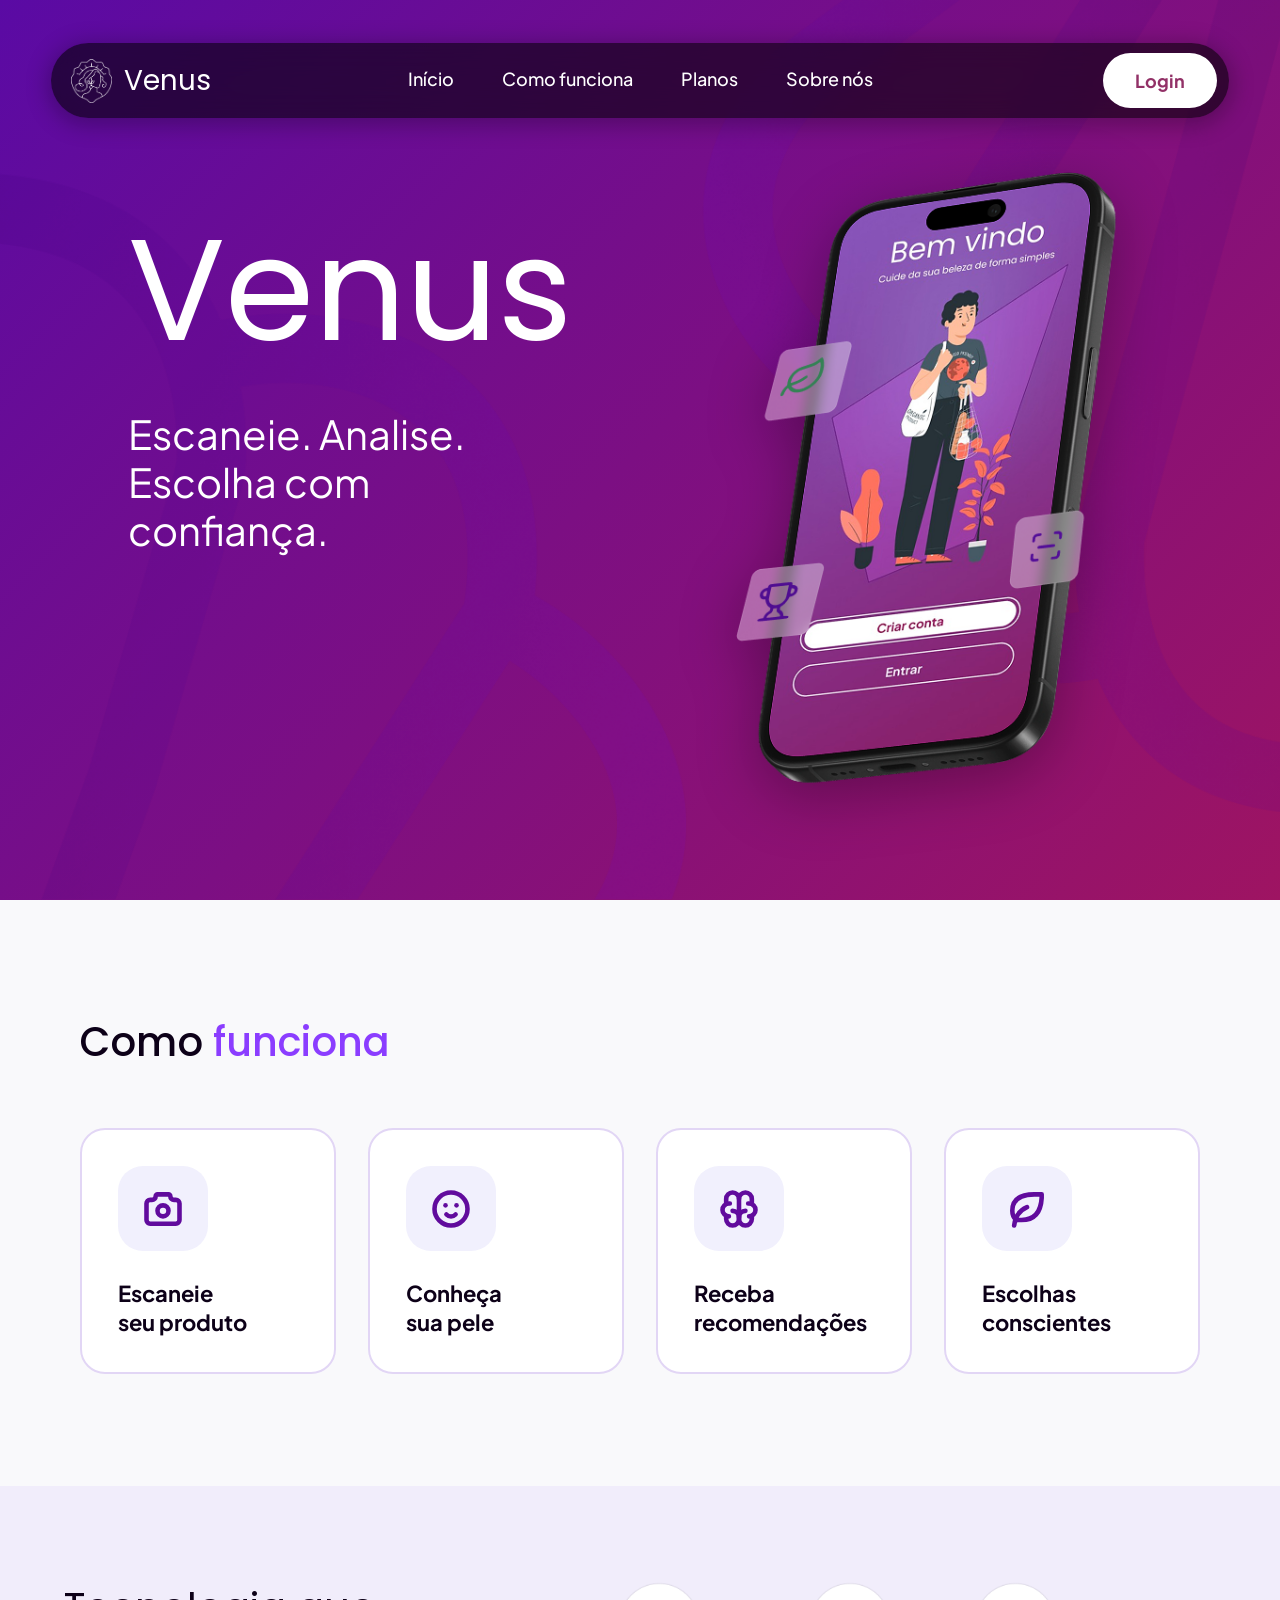
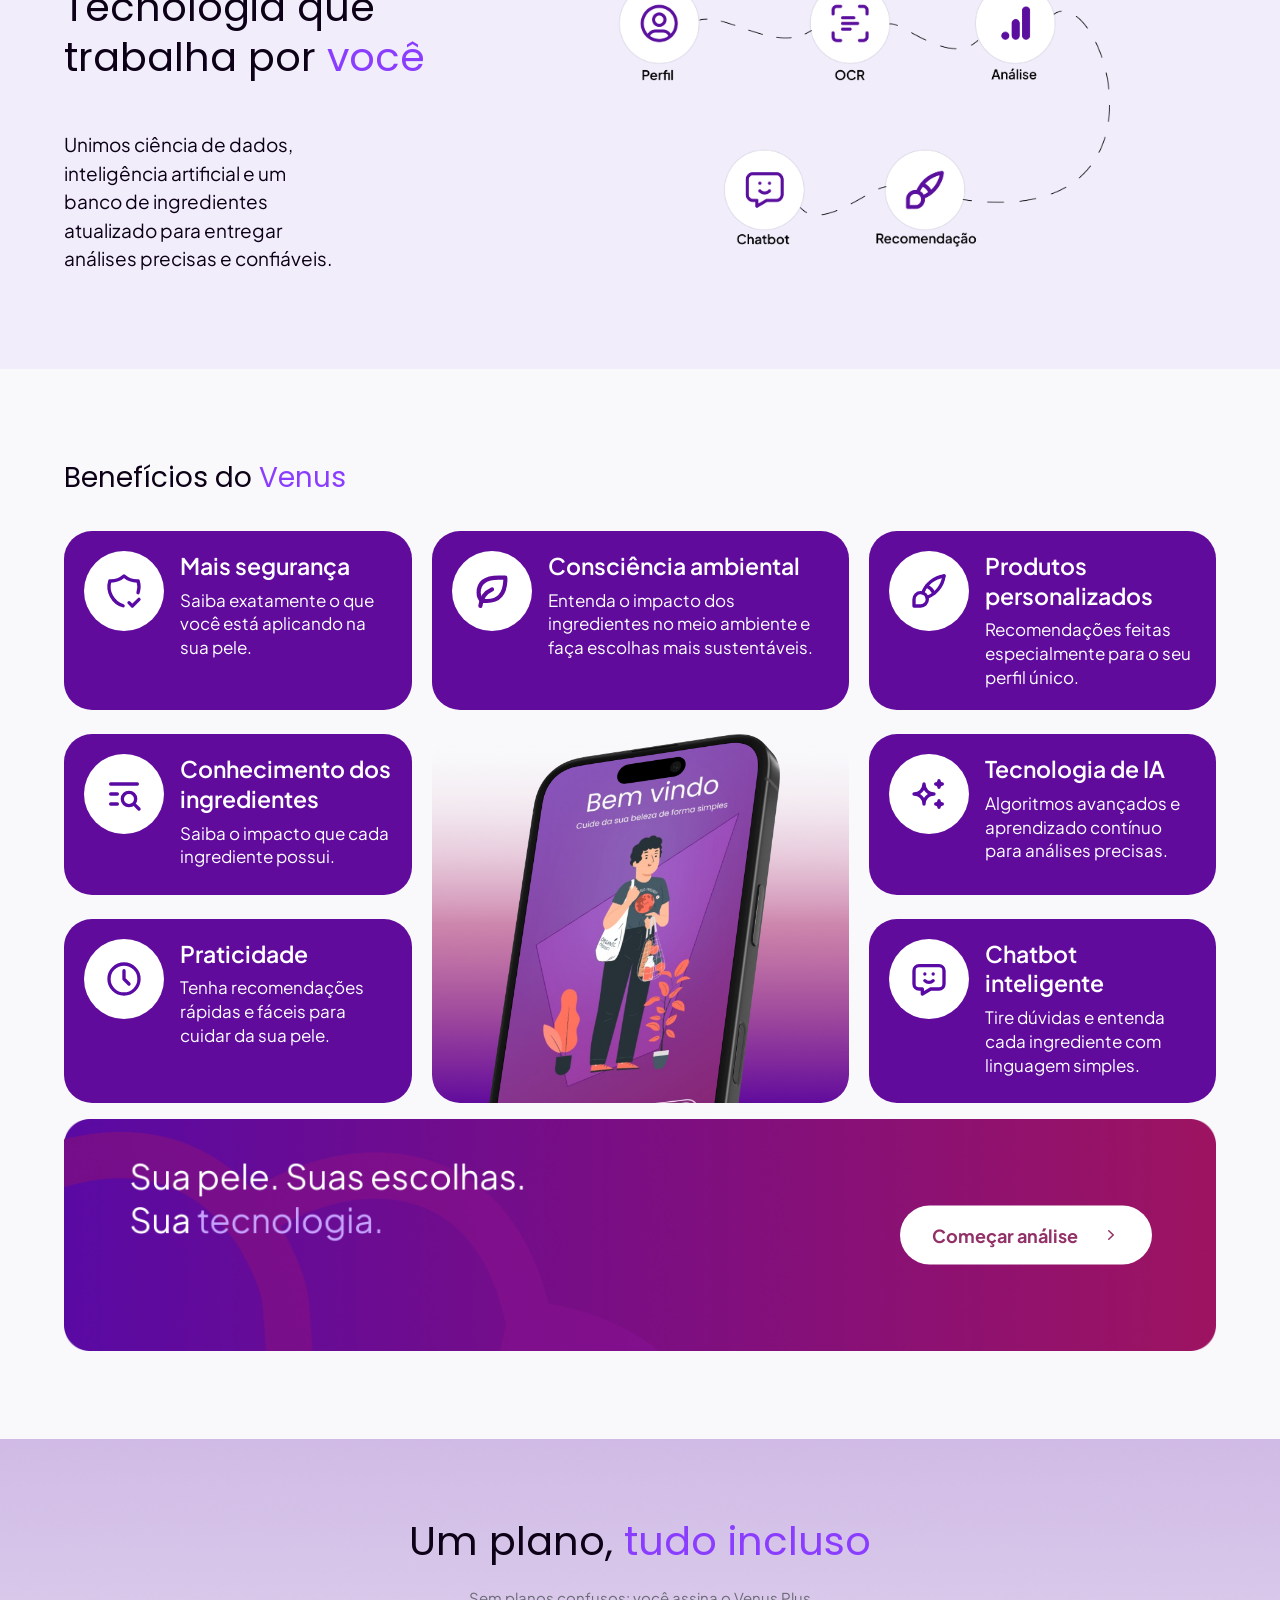
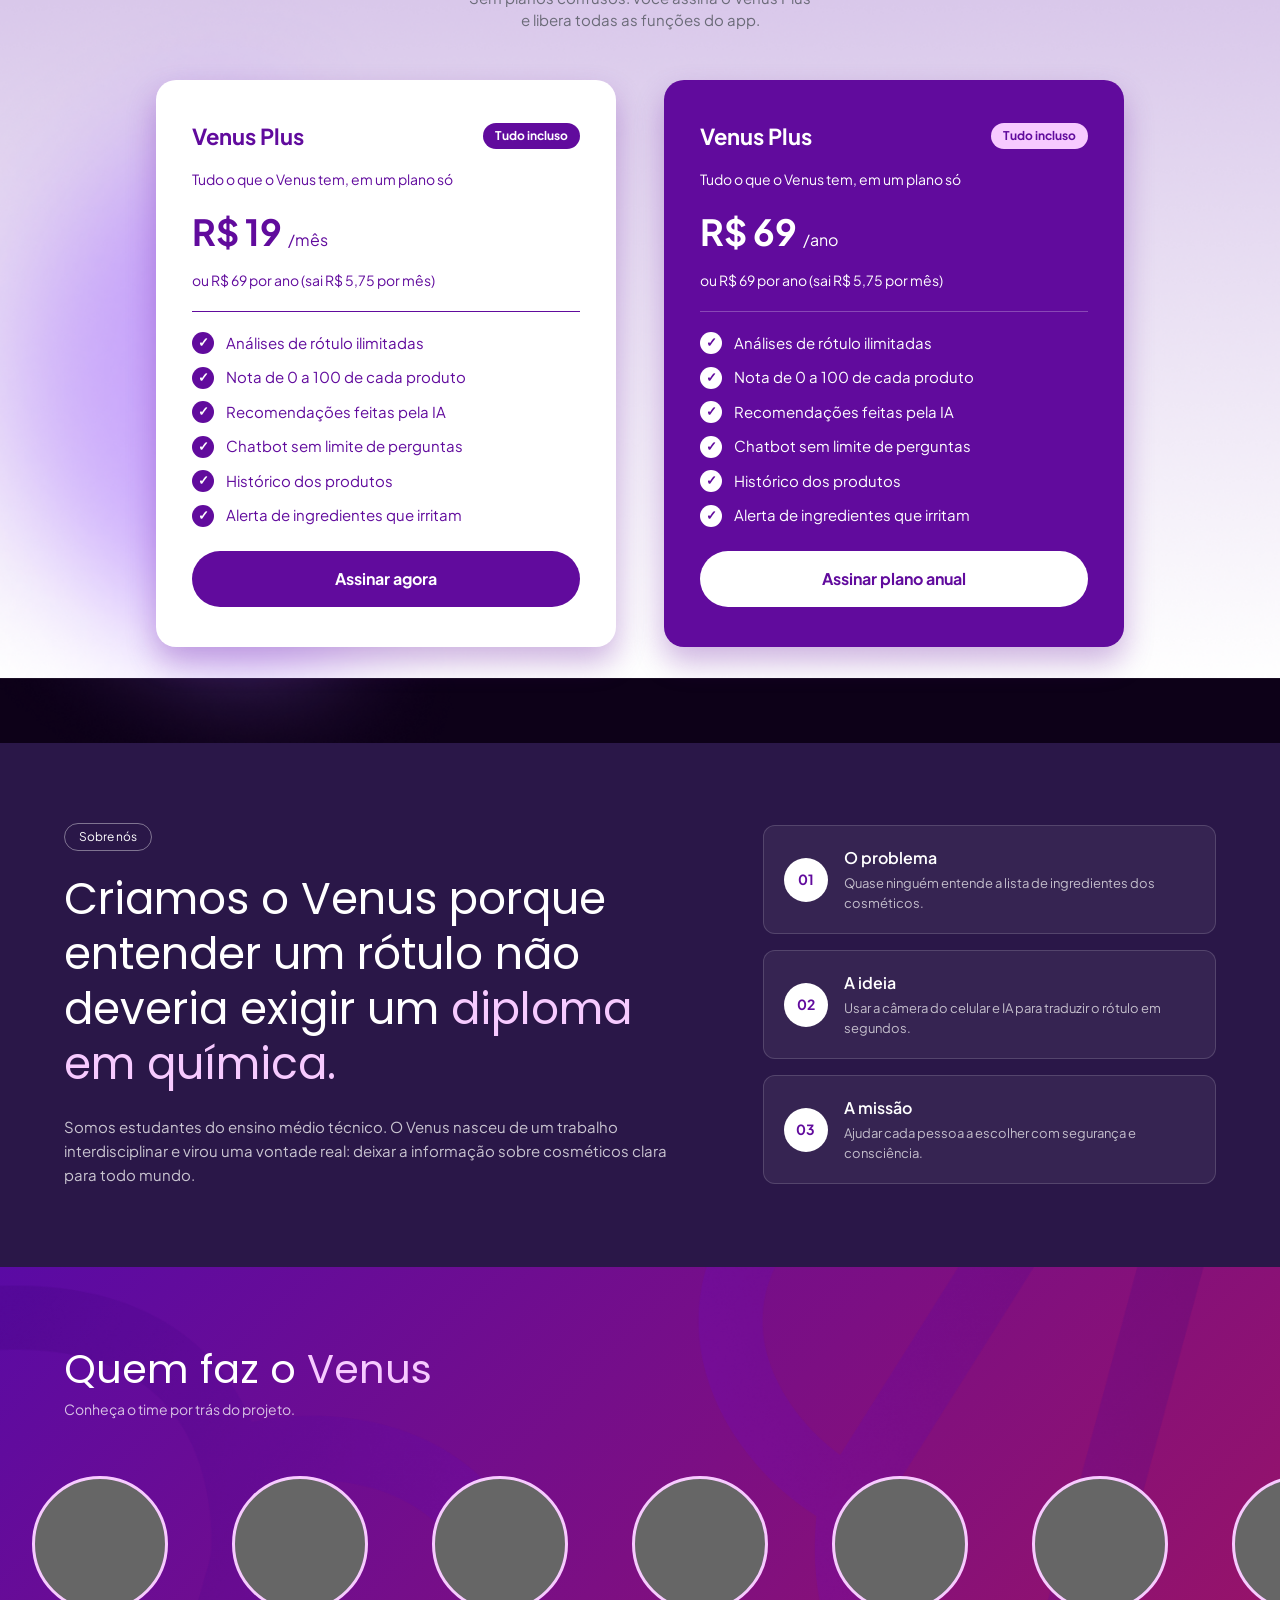
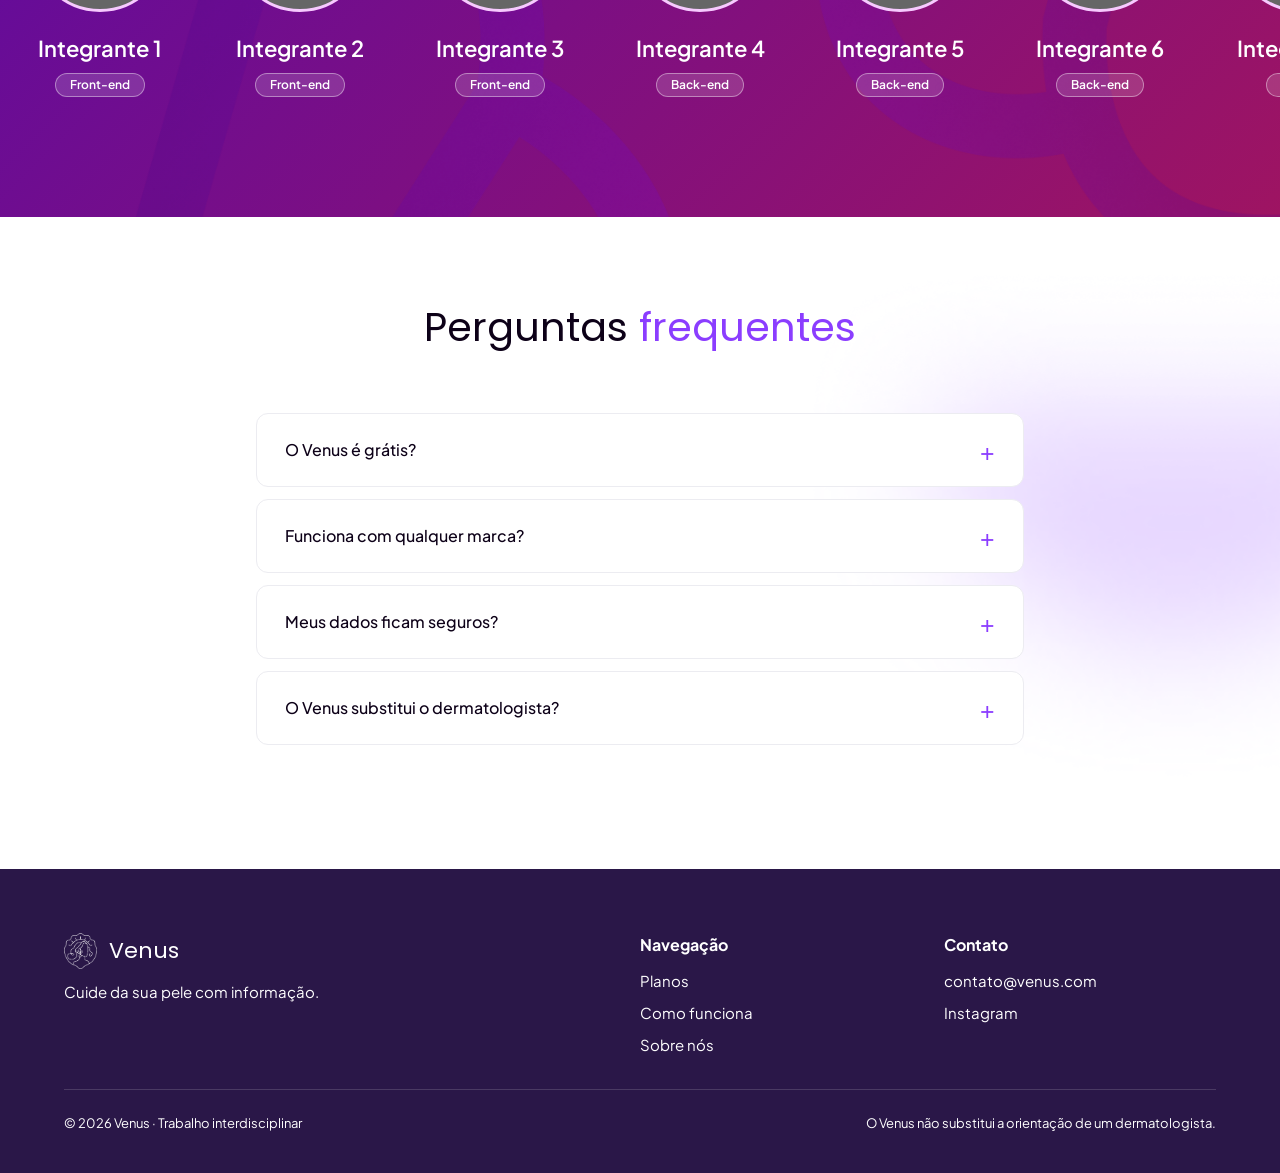
==== commit a2f564af: "refactor: Volta a pasta assets para a raiz do projeto" ====
--- a/index.html
+++ b/index.html
@@ -8,14 +8,14 @@
 
   <link rel="stylesheet" href="https://fonts.googleapis.com/css2?family=Plus+Jakarta+Sans:wght@400;500;600;700&family=Poppins:wght@300;400;500;600&display=swap">
 
-  <link rel="stylesheet" href="src/assets/css/global.css">
-  <link rel="stylesheet" href="src/assets/css/style.css">
+  <link rel="stylesheet" href="assets/css/global.css">
+  <link rel="stylesheet" href="assets/css/style.css">
 </head>
 <body>
 
   <header id="cabecalho" class="cabecalho">
     <a href="#inicio" class="cabecalho__logo">
-      <img src="src/assets/img/logo.png" alt="" width="179" height="194">
+      <img src="assets/img/logo.png" alt="" width="179" height="194">
       <span class="cabecalho__nome">Venus</span>
     </a>
 
@@ -47,7 +47,7 @@
         </div>
 
         <div class="inicio__midia">
-          <img class="inicio__celular" src="src/assets/img/celular.png" alt="Aplicativo Venus mostrando a tela inicial de análise de cosméticos" width="591" height="693">
+          <img class="inicio__celular" src="assets/img/celular.png" alt="Aplicativo Venus mostrando a tela inicial de análise de cosméticos" width="591" height="693">
         </div>
       </div>
     </section>
@@ -60,7 +60,7 @@
 
           <div class="etapa">
             <div class="etapa__icone">
-              <img src="src/assets/img/icones-landing/camera.svg" alt="" width="24" height="24">
+              <img src="assets/img/icones-landing/camera.svg" alt="" width="24" height="24">
             </div>
             <h3 class="etapa__titulo">Escaneie<br>seu produto</h3>
             <p class="etapa__texto">Use a câmera do seu celular para escanear o rótulo do cosmético com tecnologia OCR avançada.</p>
@@ -68,7 +68,7 @@
 
           <div class="etapa">
             <div class="etapa__icone">
-              <img src="src/assets/img/icones-landing/rosto-feliz.svg" alt="" width="24" height="24">
+              <img src="assets/img/icones-landing/rosto-feliz.svg" alt="" width="24" height="24">
             </div>
             <h3 class="etapa__titulo">Conheça<br>sua pele</h3>
             <p class="etapa__texto">Informe seu tipo de pele, sensibilidades, objetivos e preferências para uma análise personalizada.</p>
@@ -76,7 +76,7 @@
 
           <div class="etapa">
             <div class="etapa__icone">
-              <img src="src/assets/img/icones-landing/cerebro.svg" alt="" width="24" height="24">
+              <img src="assets/img/icones-landing/cerebro.svg" alt="" width="24" height="24">
             </div>
             <h3 class="etapa__titulo">Receba<br>recomendações</h3>
             <p class="etapa__texto">Nossa IA analisa ingredientes, compara com seu perfil e gera recomendações inteligentes para você.</p>
@@ -84,7 +84,7 @@
 
           <div class="etapa">
             <div class="etapa__icone">
-              <img src="src/assets/img/icones-landing/folha.svg" alt="" width="24" height="24">
+              <img src="assets/img/icones-landing/folha.svg" alt="" width="24" height="24">
             </div>
             <h3 class="etapa__titulo">Escolhas<br>conscientes</h3>
             <p class="etapa__texto">Entenda mais sobre seus produtos e faça escolhas melhores para você.</p>
@@ -103,7 +103,7 @@
         </div>
 
         <div class="diagrama">
-          <img class="diagrama__imagem" src="src/assets/img/fluxo.png" alt="Fluxo da tecnologia Venus: Perfil, OCR, Análise, Recomendação e Chatbot" width="2549" height="1374">
+          <img class="diagrama__imagem" src="assets/img/fluxo.png" alt="Fluxo da tecnologia Venus: Perfil, OCR, Análise, Recomendação e Chatbot" width="2549" height="1374">
         </div>
 
       </div>
@@ -117,7 +117,7 @@
 
           <div class="beneficio">
             <div class="beneficio__icone">
-              <img src="src/assets/img/icones-landing/seguranca.svg" alt="" width="24" height="24">
+              <img src="assets/img/icones-landing/seguranca.svg" alt="" width="24" height="24">
             </div>
             <div>
               <h3 class="beneficio__titulo">Mais segurança</h3>
@@ -127,7 +127,7 @@
 
           <div class="beneficio">
             <div class="beneficio__icone">
-              <img src="src/assets/img/icones-landing/folha.svg" alt="" width="24" height="24">
+              <img src="assets/img/icones-landing/folha.svg" alt="" width="24" height="24">
             </div>
             <div>
               <h3 class="beneficio__titulo">Consciência ambiental</h3>
@@ -137,7 +137,7 @@
 
           <div class="beneficio">
             <div class="beneficio__icone">
-              <img src="src/assets/img/icones-landing/personalizados.svg" alt="" width="24" height="24">
+              <img src="assets/img/icones-landing/personalizados.svg" alt="" width="24" height="24">
             </div>
             <div>
               <h3 class="beneficio__titulo">Produtos personalizados</h3>
@@ -147,7 +147,7 @@
 
           <div class="beneficio">
             <div class="beneficio__icone">
-              <img src="src/assets/img/icones-landing/conhecimento.svg" alt="" width="24" height="24">
+              <img src="assets/img/icones-landing/conhecimento.svg" alt="" width="24" height="24">
             </div>
             <div>
               <h3 class="beneficio__titulo">Conhecimento dos ingredientes</h3>
@@ -156,12 +156,12 @@
           </div>
 
           <div class="beneficios__celular">
-            <img src="src/assets/img/celular-beneficios.png" alt="Tela do aplicativo Venus para escanear um produto" width="1824" height="1916">
-          </div>
-
-          <div class="beneficio">
-            <div class="beneficio__icone">
-              <img src="src/assets/img/icones-landing/ia.svg" alt="" width="24" height="24">
+            <img src="assets/img/celular-beneficios.png" alt="Tela do aplicativo Venus para escanear um produto" width="1824" height="1916">
+          </div>
+
+          <div class="beneficio">
+            <div class="beneficio__icone">
+              <img src="assets/img/icones-landing/ia.svg" alt="" width="24" height="24">
             </div>
             <div>
               <h3 class="beneficio__titulo">Tecnologia de IA</h3>
@@ -171,7 +171,7 @@
 
           <div class="beneficio">
             <div class="beneficio__icone">
-              <img src="src/assets/img/icones-landing/praticidade.svg" alt="" width="24" height="24">
+              <img src="assets/img/icones-landing/praticidade.svg" alt="" width="24" height="24">
             </div>
             <div>
               <h3 class="beneficio__titulo">Praticidade</h3>
@@ -181,7 +181,7 @@
 
           <div class="beneficio">
             <div class="beneficio__icone">
-              <img src="src/assets/img/icones-landing/chatbot.svg" alt="" width="24" height="24">
+              <img src="assets/img/icones-landing/chatbot.svg" alt="" width="24" height="24">
             </div>
             <div>
               <h3 class="beneficio__titulo">Chatbot inteligente</h3>
@@ -192,10 +192,10 @@
         </div>
 
         <div id="chamada" class="chamada">
-          <img class="chamada__imagem" src="src/assets/img/comecar-analise.png" alt="Sua pele. Suas escolhas. Sua tecnologia." width="2484" height="500">
+          <img class="chamada__imagem" src="assets/img/comecar-analise.png" alt="Sua pele. Suas escolhas. Sua tecnologia." width="2484" height="500">
           <a href="#" id="btn-comecar-analise" class="btn btn--primario chamada__botao">
             Começar análise
-            <img class="chamada__seta" src="src/assets/img/icones-landing/seta.svg" alt="" width="24" height="24">
+            <img class="chamada__seta" src="assets/img/icones-landing/seta.svg" alt="" width="24" height="24">
           </a>
         </div>
       </div>
@@ -464,7 +464,7 @@
     <div class="rodape__container">
       <div class="rodape__marca">
         <a href="#inicio" class="rodape__logo">
-          <img src="src/assets/img/logo.png" alt="" width="179" height="194">
+          <img src="assets/img/logo.png" alt="" width="179" height="194">
           <span class="rodape__nome">Venus</span>
         </a>
         <p class="rodape__frase">Cuide da sua pele com informação.</p>
--- a/assets/css/global.css
+++ b/assets/css/global.css
@@ -0,0 +1,130 @@
+:root {
+  --cor-rosa-claro: #f7caff;
+  --cor-branco: #ffffff;
+  --cor-fundo-escuro: #0d0118;
+  --cor-botao-texto: #923167;
+  --cor-destaque: #8b3dff;
+  --cor-roxo-escuro: #610b9d;
+  --cor-texto: #0d0118;
+  --cor-texto-suave: #6b6b78;
+  --cor-superficie: #f9f9fb;
+  --cor-superficie-lilas: #f1edfb;
+  --cor-borda: #ececf1;
+  --cor-borda-lilas: #e2d6f5;
+  --cor-icone-lilas: #f1f0fd;
+  --cor-card-lilas: #f6f0fc;
+  --cor-navbar: rgba(45, 8, 70, 0.8);
+  --cor-navbar-menu: rgba(45, 8, 70, 0.7);
+  --cor-navbar-borda: rgba(255, 255, 255, 0.15);
+  --cor-foco: #ba91fb;
+  --cor-fundo-popup: rgba(33, 17, 56, 0.4);
+  --gradiente-marca: linear-gradient(135deg, #5a0aa4 0%, #9e1462 100%);
+  --fonte-titulo: "Poppins", sans-serif;
+  --fonte-texto: "Plus Jakarta Sans", sans-serif;
+  --largura-maxima: 100rem;
+  --borda-arredondada: 1.25rem;
+  --borda-arredondada-pequena: 0.75rem;
+  --borda-card: 1.5625rem;
+  --borda-botao: 999px;
+
+  --painel-fundo: #f8f6fd;
+  --painel-topo: #f2eefd;
+  --painel-borda: #ece3fa;
+  --painel-lilas: #ebe2f5;
+  --painel-lilas-claro: #f4effc;
+  --painel-texto: #30135a;
+  --painel-texto-suave: #8b789f;
+  --painel-roxo: #6043e9;
+  --painel-rosa: #ad1264;
+  --painel-verde: #4daf8c;
+  --painel-vermelho: #d45d79;
+  --gradiente-menu: linear-gradient(180deg, #32135b 48%, #6a28c1);
+  --gradiente-menu-ativo: linear-gradient(90deg, #7549c2, #553287);
+  --fonte-menu: "Inter", sans-serif;
+}
+
+
+* {
+  box-sizing: border-box;
+  margin: 0;
+  padding: 0;
+}
+
+img {
+  display: block;
+  max-width: 100%;
+  height: auto;
+}
+
+
+button,
+input,
+select,
+textarea {
+  font-family: inherit;
+  font-size: inherit;
+  color: inherit;
+}
+
+
+body {
+  font-family: var(--fonte-titulo);
+  line-height: 1.5;
+  color: var(--cor-branco);
+  background-color: var(--cor-fundo-escuro);
+}
+
+
+a:focus-visible,
+button:focus-visible,
+input:focus-visible,
+select:focus-visible,
+label:focus-visible {
+  outline: 3px solid var(--cor-foco);
+  outline-offset: 3px;
+}
+
+
+.btn {
+  display: inline-flex;
+  align-items: center;
+  gap: 1.5rem;
+  padding: 1rem 2rem;
+  font-family: var(--fonte-texto);
+  font-size: 1.125rem;
+  font-weight: 700;
+  text-decoration: none;
+  border-radius: var(--borda-botao);
+}
+
+.btn--primario {
+  color: var(--cor-botao-texto);
+  background-color: var(--cor-branco);
+}
+
+
+.destaque {
+  color: var(--cor-destaque);
+}
+
+
+.checkbox-escondido {
+  position: fixed;
+  top: 0;
+  left: 0;
+  opacity: 0;
+  pointer-events: none;
+}
+
+
+.sr-only {
+  position: absolute;
+  width: 1px;
+  height: 1px;
+  padding: 0;
+  margin: -1px;
+  overflow: hidden;
+  clip: rect(0, 0, 0, 0);
+  white-space: nowrap;
+  border: 0;
+}
--- a/assets/css/style.css
+++ b/assets/css/style.css
@@ -0,0 +1,1326 @@
+.cabecalho {
+  position: fixed;
+  top: 0.75rem;
+  left: 0.75rem;
+  right: 0.75rem;
+  z-index: 1;
+  display: flex;
+  align-items: center;
+  gap: 1rem;
+  padding: 0.75rem 1.25rem;
+  border: 1px solid var(--cor-navbar-borda);
+  border-radius: 2.5rem;
+}
+
+
+.cabecalho::before {
+  content: "";
+  position: absolute;
+  top: 0;
+  right: 0;
+  bottom: 0;
+  left: 0;
+  z-index: -1;
+  background-color: var(--cor-navbar);
+  border-radius: inherit;
+  -webkit-backdrop-filter: blur(14px);
+  backdrop-filter: blur(14px);
+}
+
+.cabecalho__logo {
+  display: flex;
+  align-items: center;
+  gap: 0.75rem;
+  margin-right: auto;
+  text-decoration: none;
+}
+
+.cabecalho__logo img {
+  width: auto;
+  height: 3rem;
+}
+
+.cabecalho__nome {
+  font-family: var(--fonte-titulo);
+  font-size: 1.75rem;
+  color: var(--cor-branco);
+}
+
+.cabecalho__botao-menu {
+  font-size: 2.25rem;
+  line-height: 1;
+  color: var(--cor-branco);
+  cursor: pointer;
+}
+
+.cabecalho__nav {
+  display: none;
+  position: absolute;
+  top: 100%;
+  left: 0;
+  right: 0;
+  margin-top: 0.75rem;
+  padding: 2rem;
+  background-color: var(--cor-navbar-menu);
+  border: 1px solid var(--cor-navbar-borda);
+  border-radius: 1.5rem;
+  backdrop-filter: blur(20px);
+}
+
+.cabecalho__toggle:checked ~ .cabecalho__nav {
+  display: block;
+}
+
+
+.menu {
+  display: flex;
+  flex-direction: column;
+  align-items: center;
+  gap: 2rem;
+  list-style: none;
+}
+
+.menu__link {
+  display: inline-block;
+  position: relative;
+  font-family: var(--fonte-texto);
+  font-size: 1.25rem;
+  font-weight: 500;
+  line-height: 1;
+  color: var(--cor-branco);
+  text-decoration: none;
+  transition: 0.3s;
+}
+
+
+.menu__link::after {
+  content: "";
+  position: absolute;
+  top: 100%;
+  left: 0;
+  right: 0;
+  width: 0;
+  height: 2px;
+  margin: 0.25rem auto 0;
+  background-color: var(--cor-destaque);
+  transition: 0.3s;
+}
+
+.menu__link:hover {
+  color: var(--cor-destaque);
+}
+
+
+.menu__link:hover::after {
+  width: 100%;
+}
+
+
+.inicio {
+  position: relative;
+  min-height: 100vh;
+  background: var(--gradiente-marca);
+}
+
+.inicio__fundo {
+  position: absolute;
+  top: 0;
+  right: 0;
+  bottom: 0;
+  left: 0;
+  background: url("../img/fundo.png") center / cover no-repeat;
+  opacity: 0.6;
+}
+
+.inicio__container {
+  position: relative;
+  display: flex;
+  flex-direction: column;
+  align-items: flex-start;
+  gap: 2.5rem;
+  max-width: var(--largura-maxima);
+  margin: 0 auto;
+  padding: 12rem 1.25rem 4rem;
+}
+
+.inicio__conteudo {
+  max-width: 38.75rem;
+}
+
+.inicio__titulo {
+  position: relative;
+  top: -4rem;
+  left: 4rem;
+  margin-bottom: 1.75rem;
+  font-family: var(--fonte-titulo);
+  font-size: 4.5rem;
+  font-weight: 400;
+  line-height: 1;
+  color: var(--cor-branco);
+}
+
+.inicio__subtitulo {
+  position: relative;
+  top: -4rem;
+  left: 4rem;
+  font-family: var(--fonte-texto);
+  font-size: 1.375rem;
+  line-height: 1.2;
+  color: var(--cor-branco);
+}
+
+.inicio__midia {
+  display: flex;
+  justify-content: center;
+  width: 100%;
+
+  margin-top: -4rem;
+}
+
+.inicio__celular {
+  width: 100%;
+  max-width: 18.75rem;
+  filter: drop-shadow(0 15px 30px rgba(0, 0, 0, 0.3));
+}
+
+
+.como-funciona {
+  padding: 3.5rem 1.25rem;
+  background-color: var(--cor-superficie);
+}
+
+.como-funciona__container {
+  max-width: var(--largura-maxima);
+  margin: 0 auto;
+}
+
+.como-funciona__titulo {
+  margin-bottom: 2.5rem;
+  font-family: var(--fonte-titulo);
+  font-size: 1.75rem;
+  font-weight: 500;
+  color: var(--cor-texto);
+}
+
+
+.como-funciona__grade {
+  display: grid;
+  grid-template-columns: 1fr;
+  align-items: start;
+  gap: 1.5rem;
+}
+
+
+.etapa {
+  padding: 2.25rem;
+  background-color: var(--cor-branco);
+  border: 2px solid var(--cor-borda-lilas);
+  border-radius: var(--borda-card);
+  transition: background-color 0.4s ease, transform 0.4s ease;
+}
+
+
+.etapa__icone {
+  display: flex;
+  align-items: center;
+  justify-content: center;
+  width: 5.625rem;
+  height: 5.3125rem;
+  margin-bottom: 1.75rem;
+  background-color: var(--cor-icone-lilas);
+  border-radius: var(--borda-card);
+  transition: background-color 0.4s ease;
+}
+
+
+.etapa__icone img {
+  width: 2.75rem;
+  height: 2.75rem;
+}
+
+.etapa__titulo {
+  font-family: var(--fonte-texto);
+  font-size: 1.375rem;
+  font-weight: 700;
+  line-height: 1.3;
+  color: var(--cor-texto);
+  transition: color 0.4s ease;
+}
+
+
+.etapa__texto {
+  margin-top: 1.5rem;
+  font-family: var(--fonte-texto);
+  font-size: 1.125rem;
+  line-height: 1.55;
+  color: var(--cor-texto-suave);
+}
+
+
+@media (min-width: 1024px) {
+
+
+  .etapa__texto {
+    max-height: 0;
+    margin-top: 0;
+    overflow: hidden;
+    opacity: 0;
+    transition: max-height 0.4s ease, margin-top 0.4s ease, opacity 0.3s ease, color 0.4s ease;
+  }
+
+
+  .etapa:hover {
+    background-color: var(--cor-roxo-escuro);
+    transform: translateY(-4px);
+  }
+
+
+  .etapa:hover .etapa__texto {
+    max-height: 15rem;
+    margin-top: 1.5rem;
+    opacity: 1;
+  }
+
+
+  .etapa:hover .etapa__icone {
+    background-color: var(--cor-branco);
+  }
+
+
+  .etapa:hover .etapa__titulo,
+  .etapa:hover .etapa__texto {
+    color: var(--cor-branco);
+  }
+}
+
+
+.tecnologia {
+  padding: 3.5rem 1.25rem;
+  background-color: var(--cor-superficie-lilas);
+}
+
+.tecnologia__container {
+  display: flex;
+  flex-direction: column;
+  gap: 3rem;
+  max-width: var(--largura-maxima);
+  margin: 0 auto;
+}
+
+.tecnologia__conteudo {
+  text-align: center;
+}
+
+.tecnologia__titulo {
+  margin-bottom: 1.5rem;
+  font-family: var(--fonte-titulo);
+  font-size: 1.875rem;
+  font-weight: 400;
+  line-height: 1.25;
+  color: var(--cor-texto);
+}
+
+.tecnologia__texto {
+  font-family: var(--fonte-texto);
+  font-size: 1.1875rem;
+  line-height: 1.5;
+  color: var(--cor-texto);
+}
+
+.diagrama__imagem {
+  width: 100%;
+}
+
+
+.beneficios {
+  padding: 3.5rem 1.25rem;
+  background-color: var(--cor-superficie);
+}
+
+.beneficios__container {
+  max-width: var(--largura-maxima);
+  margin: 0 auto;
+}
+
+.beneficios__titulo {
+  margin-bottom: 2rem;
+  font-family: var(--fonte-titulo);
+  font-size: 1.5rem;
+  font-weight: 400;
+  color: var(--cor-texto);
+}
+
+.beneficios__grade {
+  display: grid;
+  grid-template-columns: 1fr;
+  gap: 1rem;
+}
+
+
+.beneficio {
+  display: flex;
+  align-items: flex-start;
+  gap: 1rem;
+  padding: 1.25rem;
+  background-color: var(--cor-roxo-escuro);
+  border-radius: 1.75rem;
+}
+
+.beneficio__icone {
+  display: flex;
+  align-items: center;
+  justify-content: center;
+  flex-shrink: 0;
+  width: 5rem;
+  height: 5rem;
+  background-color: var(--cor-branco);
+  border-radius: 50%;
+}
+
+.beneficio__icone img {
+  width: 2.5rem;
+  height: 2.5rem;
+  object-fit: contain;
+}
+
+.beneficio__titulo {
+  margin-bottom: 0.5rem;
+  font-family: var(--fonte-texto);
+  font-size: 1.4375rem;
+  font-weight: 600;
+  line-height: 1.3;
+  color: var(--cor-branco);
+}
+
+.beneficio__texto {
+  font-family: var(--fonte-texto);
+  font-size: 1.0625rem;
+  font-weight: 400;
+  line-height: 1.4;
+  color: var(--cor-branco);
+}
+
+.beneficios__celular {
+  display: flex;
+  justify-content: center;
+  align-items: flex-end;
+}
+
+.beneficios__celular img {
+  width: auto;
+  height: 20rem;
+}
+
+
+.chamada {
+  position: relative;
+  margin-top: 1rem;
+}
+
+.chamada__imagem {
+  width: 100%;
+}
+
+.chamada__botao {
+  position: absolute;
+  right: 1rem;
+  top: 50%;
+  transform: translateY(-50%);
+  gap: 0.75rem;
+  padding: 0.5rem 1rem;
+  font-size: 0.875rem;
+  transition: 0.3s;
+}
+
+.chamada__seta {
+  width: auto;
+  height: 0.8rem;
+}
+
+
+.planos {
+  padding: 3.5rem 1.25rem 5rem;
+  background-image: url("../img/fundo-planos.png");
+  background-position: center;
+  background-size: cover;
+  background-repeat: no-repeat;
+}
+
+.planos__container {
+  max-width: var(--largura-maxima);
+  margin: 0 auto;
+  text-align: center;
+}
+
+.planos__titulo {
+  margin-bottom: 1rem;
+  font-family: var(--fonte-titulo);
+  font-size: 1.75rem;
+  font-weight: 400;
+  color: var(--cor-texto);
+}
+
+.planos__subtitulo {
+  margin-bottom: 3rem;
+  font-family: var(--fonte-texto);
+  font-size: 0.9375rem;
+  color: var(--cor-texto-suave);
+}
+
+
+.planos__grade {
+  display: flex;
+  flex-direction: column;
+  align-items: center;
+  gap: 2rem;
+}
+
+
+.plano {
+  width: 100%;
+  max-width: 28.75rem;
+  padding: 2rem 1.5rem;
+  text-align: left;
+  color: var(--cor-branco);
+  background-color: var(--cor-roxo-escuro);
+  border-radius: var(--borda-arredondada);
+  box-shadow: 0 15px 30px rgba(97, 11, 157, 0.3);
+  transition: transform 0.4s ease, box-shadow 0.4s ease;
+}
+
+.plano__topo {
+  display: flex;
+  justify-content: space-between;
+  align-items: center;
+  gap: 1rem;
+  margin-bottom: 1rem;
+}
+
+.plano__nome {
+  font-family: var(--fonte-texto);
+  font-size: 1.375rem;
+  font-weight: 700;
+}
+
+.plano__selo {
+  padding: 0.25rem 0.75rem;
+  font-family: var(--fonte-texto);
+  font-size: 0.75rem;
+  font-weight: 700;
+  color: var(--cor-roxo-escuro);
+  background-color: var(--cor-rosa-claro);
+  border-radius: var(--borda-botao);
+}
+
+.plano__descricao {
+  margin-bottom: 1.5rem;
+  font-family: var(--fonte-texto);
+  font-size: 0.875rem;
+}
+
+
+.plano__preco {
+  margin-bottom: 1.25rem;
+  padding-bottom: 1.25rem;
+  border-bottom: 1px solid rgba(255, 255, 255, 0.25);
+}
+
+.plano__valor {
+  margin-bottom: 1.25rem;
+  font-family: var(--fonte-texto);
+  font-size: 2.25rem;
+  font-weight: 700;
+  line-height: 1;
+}
+
+.plano__periodo {
+  font-size: 1rem;
+  font-weight: 400;
+}
+
+.plano__obs {
+  font-family: var(--fonte-texto);
+  font-size: 0.875rem;
+}
+
+.plano__lista {
+  display: flex;
+  flex-direction: column;
+  gap: 0.75rem;
+  margin-bottom: 1.5rem;
+  list-style: none;
+}
+
+
+.plano__item {
+  display: flex;
+  align-items: center;
+  gap: 0.75rem;
+  font-family: var(--fonte-texto);
+  font-size: 0.9375rem;
+}
+
+.plano__item::before {
+  content: "✓";
+  display: flex;
+  align-items: center;
+  justify-content: center;
+  flex-shrink: 0;
+  width: 1.375rem;
+  height: 1.375rem;
+  font-size: 0.8125rem;
+  font-weight: 700;
+  color: var(--cor-roxo-escuro);
+  background-color: var(--cor-branco);
+  border-radius: 50%;
+}
+
+
+.plano__botao {
+  justify-content: center;
+  width: 100%;
+  font-size: 1rem;
+  color: var(--cor-roxo-escuro);
+  background-color: var(--cor-branco);
+  transition: background-color 0.3s;
+}
+
+.plano__botao:hover {
+  background-color: #e9dcf7;
+}
+
+
+.plano--claro {
+  color: var(--cor-roxo-escuro);
+  background-color: var(--cor-branco);
+}
+
+.plano--claro .plano__selo,
+.plano--claro .plano__item::before,
+.plano--claro .plano__botao {
+  color: var(--cor-branco);
+  background-color: var(--cor-roxo-escuro);
+}
+
+.plano--claro .plano__preco {
+  border-bottom-color: var(--cor-roxo-escuro);
+}
+
+.plano--claro .plano__botao:hover {
+  background-color: #4a0878;
+}
+
+
+.sobre {
+  padding: 3.5rem 1.25rem;
+  color: var(--cor-branco);
+  background-color: #2a1748;
+}
+
+
+.sobre__container {
+  display: flex;
+  flex-direction: column;
+  gap: 2.5rem;
+  max-width: var(--largura-maxima);
+  margin: 0 auto;
+}
+
+
+.sobre__etiqueta {
+  display: inline-block;
+  margin-bottom: 1.25rem;
+  padding: 0.25rem 0.875rem;
+  font-family: var(--fonte-texto);
+  font-size: 0.75rem;
+  border: 1px solid rgba(255, 255, 255, 0.4);
+  border-radius: var(--borda-botao);
+}
+
+.sobre__titulo {
+  margin-bottom: 1.5rem;
+  font-family: var(--fonte-titulo);
+  font-size: 1.75rem;
+  font-weight: 400;
+  line-height: 1.25;
+}
+
+
+.sobre__destaque {
+  color: var(--cor-rosa-claro);
+}
+
+.sobre__texto {
+  font-family: var(--fonte-texto);
+  font-size: 0.9375rem;
+  line-height: 1.6;
+  color: rgba(255, 255, 255, 0.75);
+}
+
+.sobre__lista {
+  display: flex;
+  flex-direction: column;
+  gap: 1rem;
+  list-style: none;
+}
+
+
+.sobre__item {
+  display: flex;
+  align-items: center;
+  gap: 1rem;
+  padding: 1.25rem;
+  background-color: rgba(255, 255, 255, 0.06);
+  border: 1px solid rgba(255, 255, 255, 0.15);
+  border-radius: var(--borda-arredondada-pequena);
+  transition: background-color 0.4s ease, transform 0.4s ease;
+}
+
+
+.sobre__numero {
+  display: flex;
+  align-items: center;
+  justify-content: center;
+  flex-shrink: 0;
+  width: 2.75rem;
+  height: 2.75rem;
+  font-family: var(--fonte-texto);
+  font-size: 0.875rem;
+  font-weight: 700;
+  color: var(--cor-roxo-escuro);
+  background-color: var(--cor-branco);
+  border-radius: 50%;
+}
+
+.sobre__item-titulo {
+  margin-bottom: 0.25rem;
+  font-family: var(--fonte-texto);
+  font-size: 1rem;
+  font-weight: 600;
+}
+
+.sobre__item-texto {
+  font-family: var(--fonte-texto);
+  font-size: 0.8125rem;
+  color: rgba(255, 255, 255, 0.7);
+}
+
+
+.equipe {
+  padding: 3.5rem 0;
+  background:
+    url("../img/fundo.png") center / cover no-repeat,
+    var(--gradiente-marca);
+}
+
+.equipe__container {
+  max-width: var(--largura-maxima);
+  margin: 0 auto;
+  padding: 0 1.25rem;
+}
+
+.equipe__titulo {
+  font-family: var(--fonte-titulo);
+  font-size: 1.75rem;
+  font-weight: 400;
+  color: var(--cor-branco);
+}
+
+
+.equipe__destaque {
+  color: var(--cor-rosa-claro);
+}
+
+.equipe__subtitulo {
+  margin-bottom: 3rem;
+  font-family: var(--fonte-texto);
+  font-size: 0.875rem;
+  color: rgba(255, 255, 255, 0.75);
+}
+
+
+.equipe__faixa {
+  overflow: hidden;
+}
+
+
+.equipe__trilho {
+  display: flex;
+  width: max-content;
+  animation: rolar-equipe 40s linear infinite;
+}
+
+
+.equipe__faixa:hover .equipe__trilho {
+  animation-play-state: paused;
+}
+
+
+@keyframes rolar-equipe {
+  from {
+    transform: translateX(0);
+  }
+  to {
+    transform: translateX(-50%);
+  }
+}
+
+.equipe__lista {
+  display: flex;
+  list-style: none;
+}
+
+
+.integrante {
+  display: flex;
+  flex-direction: column;
+  align-items: center;
+  flex-shrink: 0;
+  width: 9rem;
+  padding: 0.5rem 0;
+  text-align: center;
+}
+
+
+.integrante__foto {
+  width: 6.5rem;
+  height: 6.5rem;
+  margin-bottom: 1.25rem;
+  background-color: #666666;
+  border-radius: 50%;
+  border: 3px solid var(--cor-rosa-claro);
+  transition: transform 0.4s ease;
+}
+
+.integrante__nome {
+  margin-bottom: 0.5rem;
+  font-family: var(--fonte-texto);
+  font-size: 1.125rem;
+  font-weight: 600;
+  color: var(--cor-branco);
+}
+
+
+.integrante__funcao {
+  padding: 0.125rem 0.875rem;
+  font-family: var(--fonte-texto);
+  font-size: 0.75rem;
+  font-weight: 600;
+  color: var(--cor-branco);
+  background-color: rgba(255, 255, 255, 0.15);
+  border: 1px solid rgba(255, 255, 255, 0.4);
+  border-radius: var(--borda-botao);
+  transition: background-color 0.4s ease, color 0.4s ease;
+}
+
+
+.perguntas {
+  padding: 3.5rem 1.25rem 5rem;
+  background-color: var(--cor-branco);
+  background-image: url("../img/fundo-perguntas.png");
+  background-position: center;
+  background-size: cover;
+  background-repeat: no-repeat;
+}
+
+.perguntas__container {
+  max-width: 48rem;
+  margin: 0 auto;
+}
+
+.perguntas__titulo {
+  margin-bottom: 2.5rem;
+  font-family: var(--fonte-titulo);
+  font-size: 1.75rem;
+  font-weight: 400;
+  text-align: center;
+  color: var(--cor-texto);
+}
+
+.pergunta {
+  margin-bottom: 0.75rem;
+  background-color: var(--cor-branco);
+  border: 1px solid var(--cor-borda);
+  border-radius: var(--borda-arredondada-pequena);
+  transition: border-color 0.4s ease, box-shadow 0.4s ease, transform 0.4s ease;
+}
+
+
+.pergunta__titulo {
+  display: flex;
+  justify-content: space-between;
+  align-items: center;
+  gap: 1rem;
+  padding: 1.25rem 1.5rem;
+  font-family: var(--fonte-texto);
+  font-size: 1rem;
+  font-weight: 500;
+  color: var(--cor-texto);
+  cursor: pointer;
+  transition: color 0.4s ease;
+}
+
+.pergunta__titulo::after {
+  content: "+";
+  font-size: 1.5rem;
+  font-weight: 400;
+  line-height: 1;
+  color: var(--cor-destaque);
+  transition: transform 0.3s;
+}
+
+
+.pergunta__toggle:checked ~ .pergunta__titulo::after {
+  transform: rotate(45deg);
+}
+
+
+.pergunta__toggle:checked ~ .pergunta__titulo {
+  color: var(--cor-destaque);
+}
+
+
+.pergunta__resposta {
+  max-height: 0;
+  padding: 0 1.5rem;
+  overflow: hidden;
+  opacity: 0;
+  font-family: var(--fonte-texto);
+  font-size: 0.9375rem;
+  line-height: 1.6;
+  color: var(--cor-texto-suave);
+  transition: max-height 0.4s ease, padding-bottom 0.4s ease, opacity 0.4s ease;
+}
+
+
+.pergunta__toggle:checked ~ .pergunta__resposta {
+  max-height: 10rem;
+  padding-bottom: 1.25rem;
+  opacity: 1;
+}
+
+
+.rodape {
+  padding: 3rem 1.25rem 2rem;
+  font-family: var(--fonte-texto);
+  color: var(--cor-branco);
+  background-color: #2a1748;
+}
+
+
+.rodape__container {
+  display: grid;
+  grid-template-columns: 1fr;
+  gap: 2rem;
+  max-width: var(--largura-maxima);
+  margin: 0 auto;
+  padding-bottom: 2rem;
+  border-bottom: 1px solid rgba(255, 255, 255, 0.15);
+}
+
+.rodape__logo {
+  display: flex;
+  align-items: center;
+  gap: 0.75rem;
+  margin-bottom: 0.75rem;
+  text-decoration: none;
+}
+
+.rodape__logo img {
+  width: auto;
+  height: 2.25rem;
+}
+
+.rodape__nome {
+  font-family: var(--fonte-titulo);
+  font-size: 1.375rem;
+  color: var(--cor-branco);
+}
+
+.rodape__frase {
+  font-size: 0.9375rem;
+}
+
+.rodape__titulo {
+  margin-bottom: 0.75rem;
+  font-size: 1rem;
+  font-weight: 700;
+}
+
+.rodape__lista {
+  display: flex;
+  flex-direction: column;
+  gap: 0.5rem;
+  list-style: none;
+}
+
+
+.rodape__link {
+  display: inline-block;
+  position: relative;
+  font-size: 0.9375rem;
+  color: var(--cor-branco);
+  text-decoration: none;
+  transition: color 0.3s;
+}
+
+.rodape__link::after {
+  content: "";
+  position: absolute;
+  top: 100%;
+  left: 0;
+  right: 0;
+  width: 0;
+  height: 1px;
+  margin: 0.125rem auto 0;
+  background-color: var(--cor-rosa-claro);
+  transition: width 0.3s;
+}
+
+.rodape__link:hover {
+  color: var(--cor-rosa-claro);
+}
+
+.rodape__link:hover::after {
+  width: 100%;
+}
+
+.rodape__final {
+  display: flex;
+  flex-direction: column;
+  gap: 0.5rem;
+  max-width: var(--largura-maxima);
+  margin: 0 auto;
+  padding-top: 1.5rem;
+  font-size: 0.8125rem;
+}
+
+
+@media (min-width: 640px) {
+
+  .como-funciona__grade {
+    grid-template-columns: repeat(2, 1fr);
+  }
+
+
+  .rodape__container {
+    grid-template-columns: repeat(2, 1fr);
+  }
+}
+
+
+@media (min-width: 1024px) {
+
+
+  .cabecalho {
+    top: 2.6875rem;
+    left: 3.1875rem;
+    right: 3.1875rem;
+    justify-content: space-between;
+    gap: 1.5rem;
+    padding: 0.625rem 0.75rem 0.625rem 1.25rem;
+    border: 0;
+    border-radius: 6.25rem;
+    box-shadow: 0 4px 21px 4px rgba(0, 0, 0, 0.25);
+  }
+
+
+  .cabecalho::before {
+    background-color: rgba(0, 0, 0, 0.58);
+  }
+
+  .cabecalho__logo {
+    margin-right: 0;
+  }
+
+  .cabecalho__logo img {
+    height: 2.75rem;
+  }
+
+
+  .cabecalho__login {
+    padding: 0.875rem 2rem;
+    transition: 0.3s;
+  }
+
+  .cabecalho__login:hover {
+    color: var(--cor-branco);
+    background-color: var(--cor-botao-texto);
+  }
+
+  .cabecalho__botao-menu {
+    display: none;
+  }
+
+
+  .cabecalho__nav {
+    display: block;
+    top: 50%;
+    left: 50%;
+    right: auto;
+    transform: translate(-50%, -50%);
+    margin-top: 0;
+    padding: 0;
+    background-color: transparent;
+    border: none;
+
+    backdrop-filter: none;
+  }
+
+  .menu {
+    flex-direction: row;
+    gap: 3rem;
+  }
+
+  .menu__link {
+    font-size: 1.125rem;
+  }
+
+  .inicio__container {
+    flex-direction: row;
+    align-items: center;
+    justify-content: space-between;
+    min-height: 100vh;
+    padding: 5.5rem 4rem;
+  }
+
+  .inicio__conteudo {
+    flex: 1;
+  }
+
+  .inicio__midia {
+    flex: 1;
+    justify-content: flex-end;
+    margin-top: 0;
+  }
+
+  .inicio__titulo {
+    margin-bottom: 3rem;
+    font-size: 9rem;
+  }
+
+  .inicio__subtitulo {
+    font-size: 2.5rem;
+  }
+
+  .inicio__celular {
+    position: relative;
+    top: 2rem;
+    max-width: 35rem;
+  }
+
+  .como-funciona {
+    padding: 7rem 5rem;
+  }
+
+  .como-funciona__titulo {
+    margin-bottom: 3.5rem;
+    font-size: 2.5rem;
+  }
+
+  .como-funciona__grade {
+    grid-template-columns: repeat(4, 1fr);
+    gap: 2rem;
+  }
+
+  .tecnologia {
+    padding: 6rem 4rem;
+  }
+
+  .tecnologia__container {
+    flex-direction: row;
+    align-items: flex-start;
+    gap: 4rem;
+  }
+
+  .tecnologia__conteudo {
+    width: 24rem;
+    text-align: left;
+  }
+
+  .tecnologia__titulo {
+    margin-bottom: 3rem;
+    font-size: 2.5rem;
+  }
+
+  .tecnologia__texto {
+    max-width: 17rem;
+  }
+
+  .diagrama {
+    flex: 1;
+  }
+
+  .diagrama__imagem {
+    width: 70%;
+    margin: 0 auto;
+  }
+
+  .beneficios {
+    padding: 5.5rem 4rem;
+  }
+
+  .beneficios__titulo {
+    font-size: 1.75rem;
+  }
+
+
+  .beneficios__grade {
+    grid-template-columns: 1fr 1.2fr 1fr;
+    gap: 1.5rem 1.25rem;
+  }
+
+
+  .beneficios__celular {
+    grid-row: span 2;
+  }
+
+
+  .beneficios__celular img {
+    width: 100%;
+    height: auto;
+    border-radius: 1.75rem;
+  }
+
+  .chamada__botao {
+    right: 4rem;
+    gap: 1.5rem;
+    padding: 1rem 2rem;
+    font-size: 1.125rem;
+  }
+
+  .chamada__seta {
+    height: 1.1rem;
+  }
+
+
+  .chamada__botao:hover {
+    background-color: #d9cbdc;
+  }
+
+  .planos {
+    padding: 4.5rem 4rem 6rem;
+  }
+
+  .planos__titulo {
+    font-size: 2.5rem;
+  }
+
+
+  .planos__grade {
+    flex-direction: row;
+    justify-content: center;
+    align-items: stretch;
+    gap: 3rem;
+  }
+
+  .plano {
+    padding: 2.5rem 2.25rem;
+  }
+
+
+  .plano:hover {
+    transform: translateY(-6px);
+    box-shadow: 0 25px 45px rgba(97, 11, 157, 0.4);
+  }
+
+  .sobre {
+    padding: 5rem 4rem;
+  }
+
+
+  .sobre__container {
+    flex-direction: row;
+    align-items: center;
+    gap: 4rem;
+  }
+
+  .sobre__conteudo {
+    flex: 1.4;
+  }
+
+  .sobre__lista {
+    flex: 1;
+  }
+
+  .sobre__titulo {
+    font-size: 2.75rem;
+  }
+
+
+  .sobre__item:hover {
+    background-color: rgba(255, 255, 255, 0.12);
+    transform: translateX(-6px);
+  }
+
+
+  .integrante:hover .integrante__foto {
+    transform: scale(1.05);
+  }
+
+  .integrante:hover .integrante__funcao {
+    color: var(--cor-roxo-escuro);
+    background-color: var(--cor-rosa-claro);
+  }
+
+
+  .pergunta:hover {
+    border-color: var(--cor-borda-lilas);
+    box-shadow: 0 8px 20px rgba(97, 11, 157, 0.08);
+    transform: translateY(-2px);
+  }
+
+  .equipe {
+    padding: 4.5rem 0 7rem;
+  }
+
+  .equipe__container {
+    padding: 0 4rem;
+  }
+
+  .equipe__titulo {
+    font-size: 2.5rem;
+  }
+
+
+  .integrante {
+    width: 12.5rem;
+  }
+
+  .integrante__foto {
+    width: 8.5rem;
+    height: 8.5rem;
+  }
+
+  .integrante__nome {
+    font-size: 1.375rem;
+  }
+
+  .perguntas {
+    padding: 5rem 4rem 7rem;
+  }
+
+  .perguntas__titulo {
+    margin-bottom: 3.5rem;
+    font-size: 2.5rem;
+  }
+
+  .pergunta__titulo {
+    padding: 1.5rem 1.75rem;
+  }
+
+  .rodape {
+    padding: 4rem 4rem 2.5rem;
+  }
+
+
+  .rodape__container {
+    grid-template-columns: 2fr 1fr 1fr;
+  }
+
+
+  .rodape__final {
+    flex-direction: row;
+    justify-content: space-between;
+  }
+}
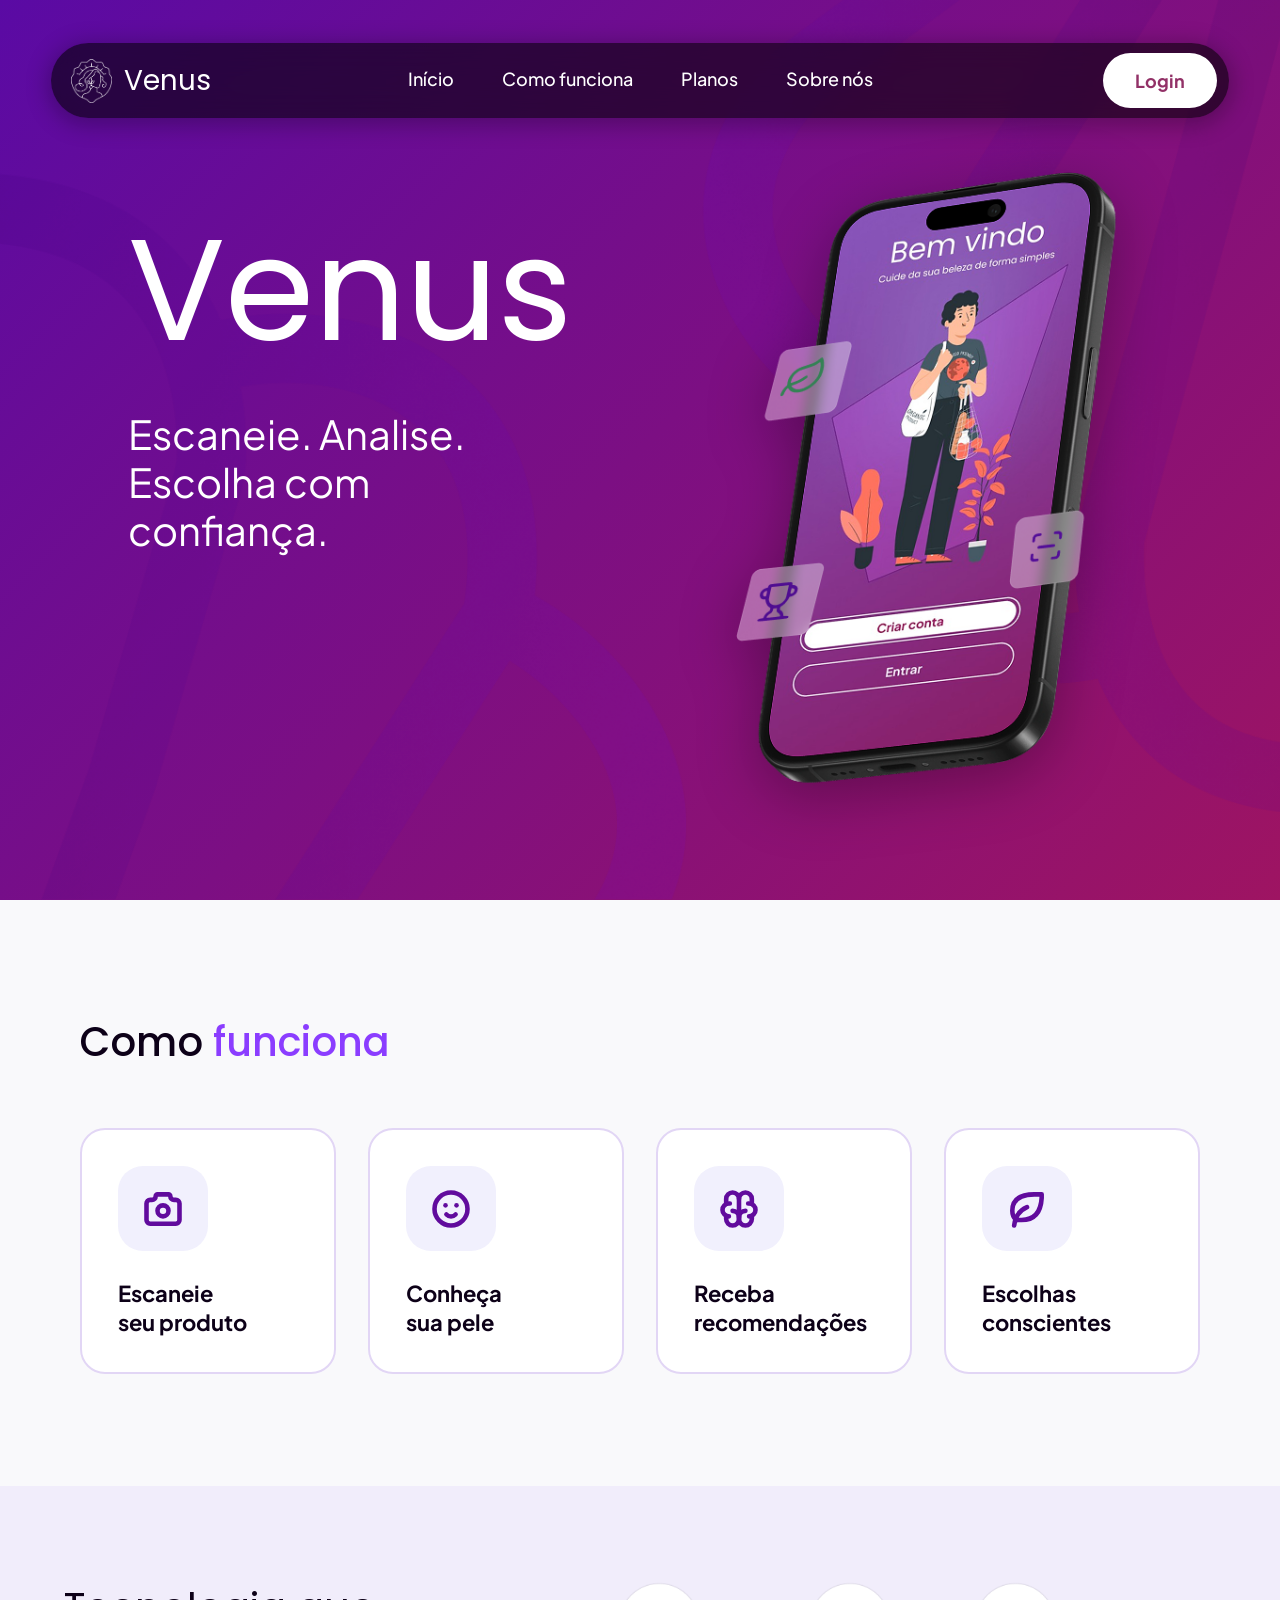
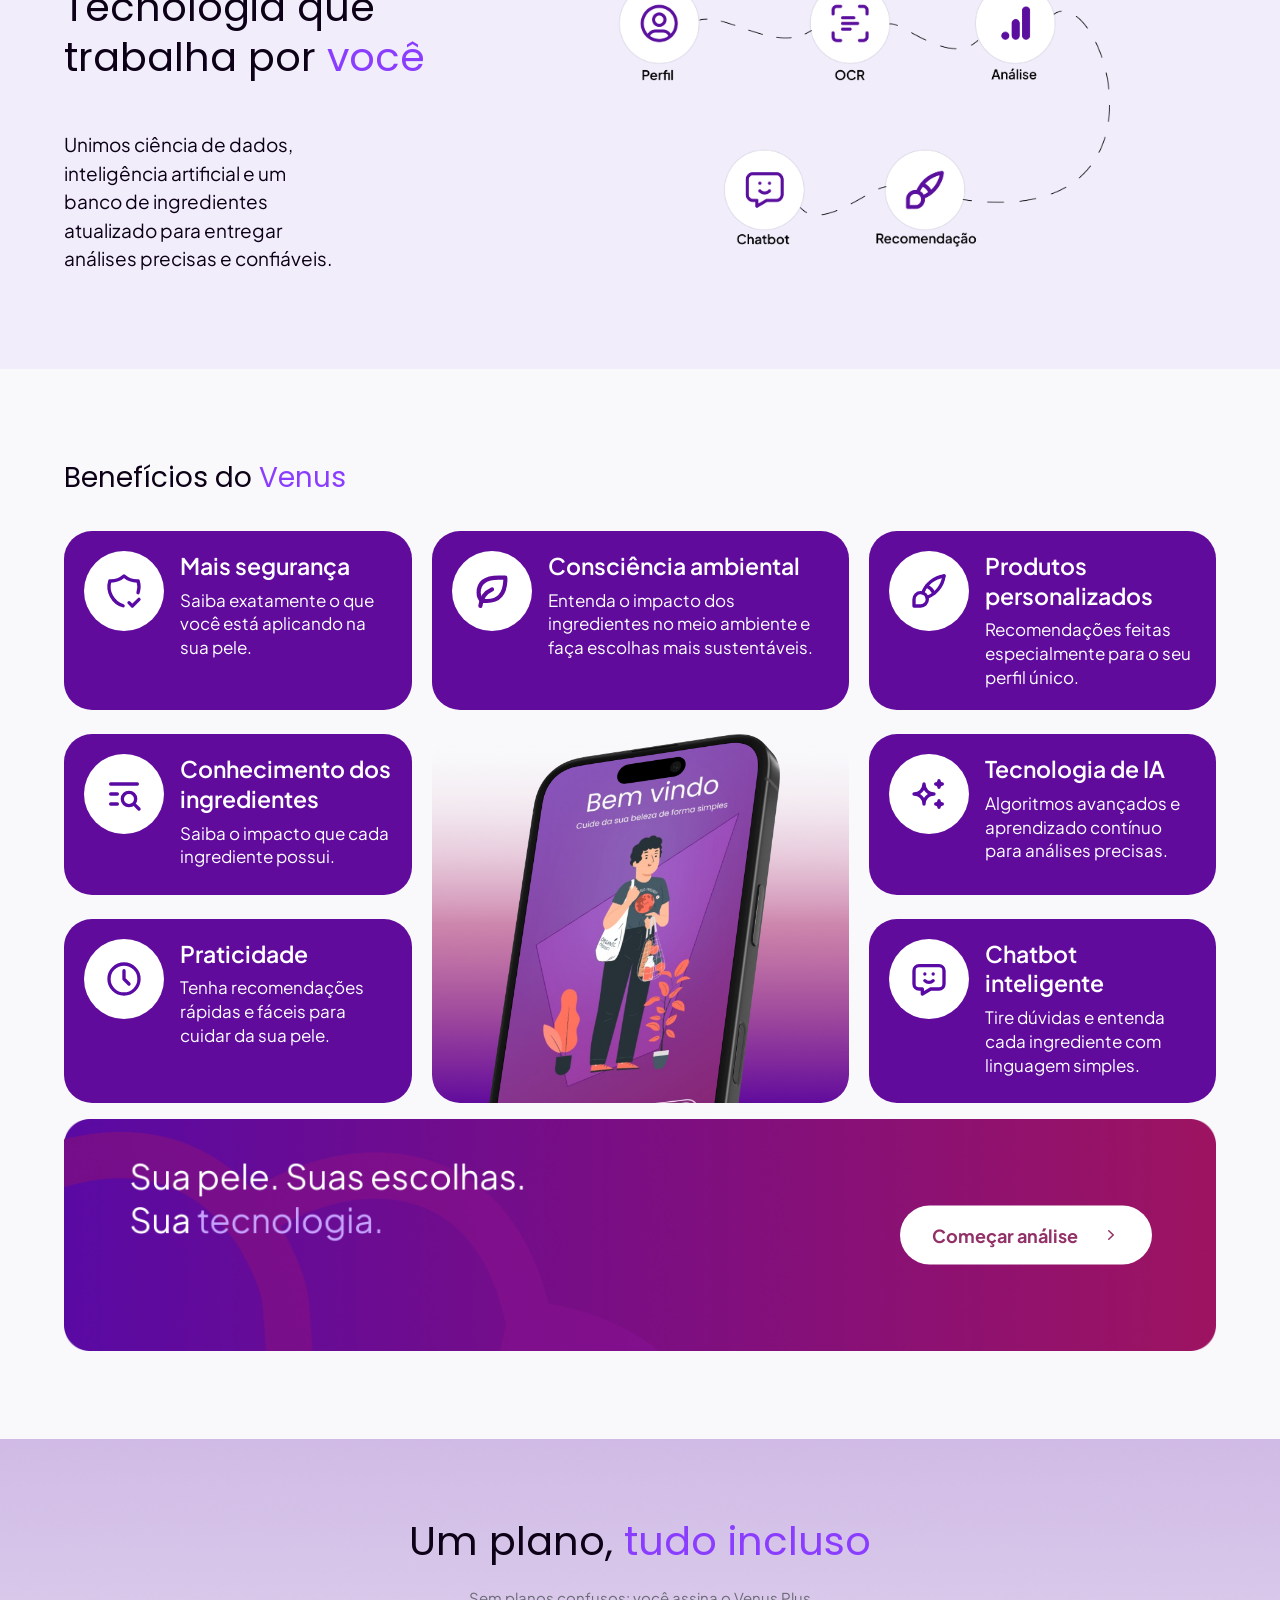
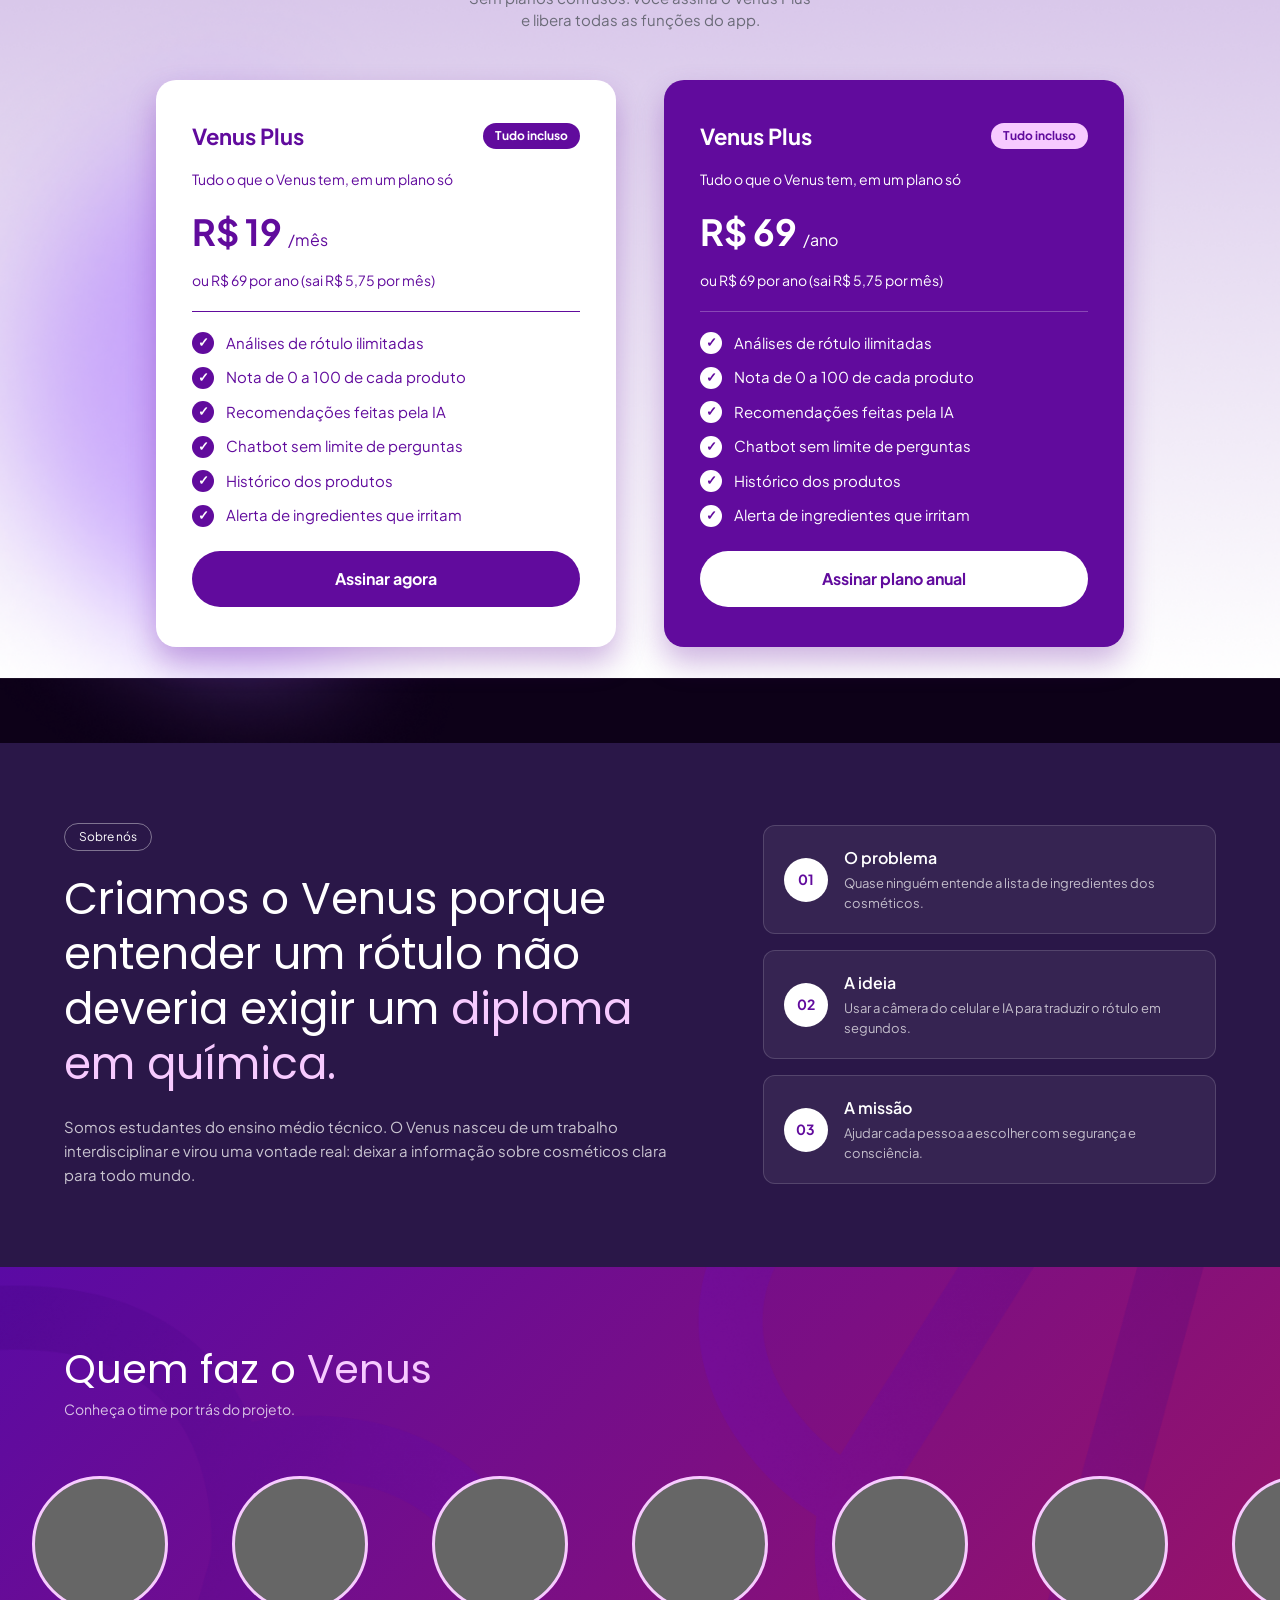
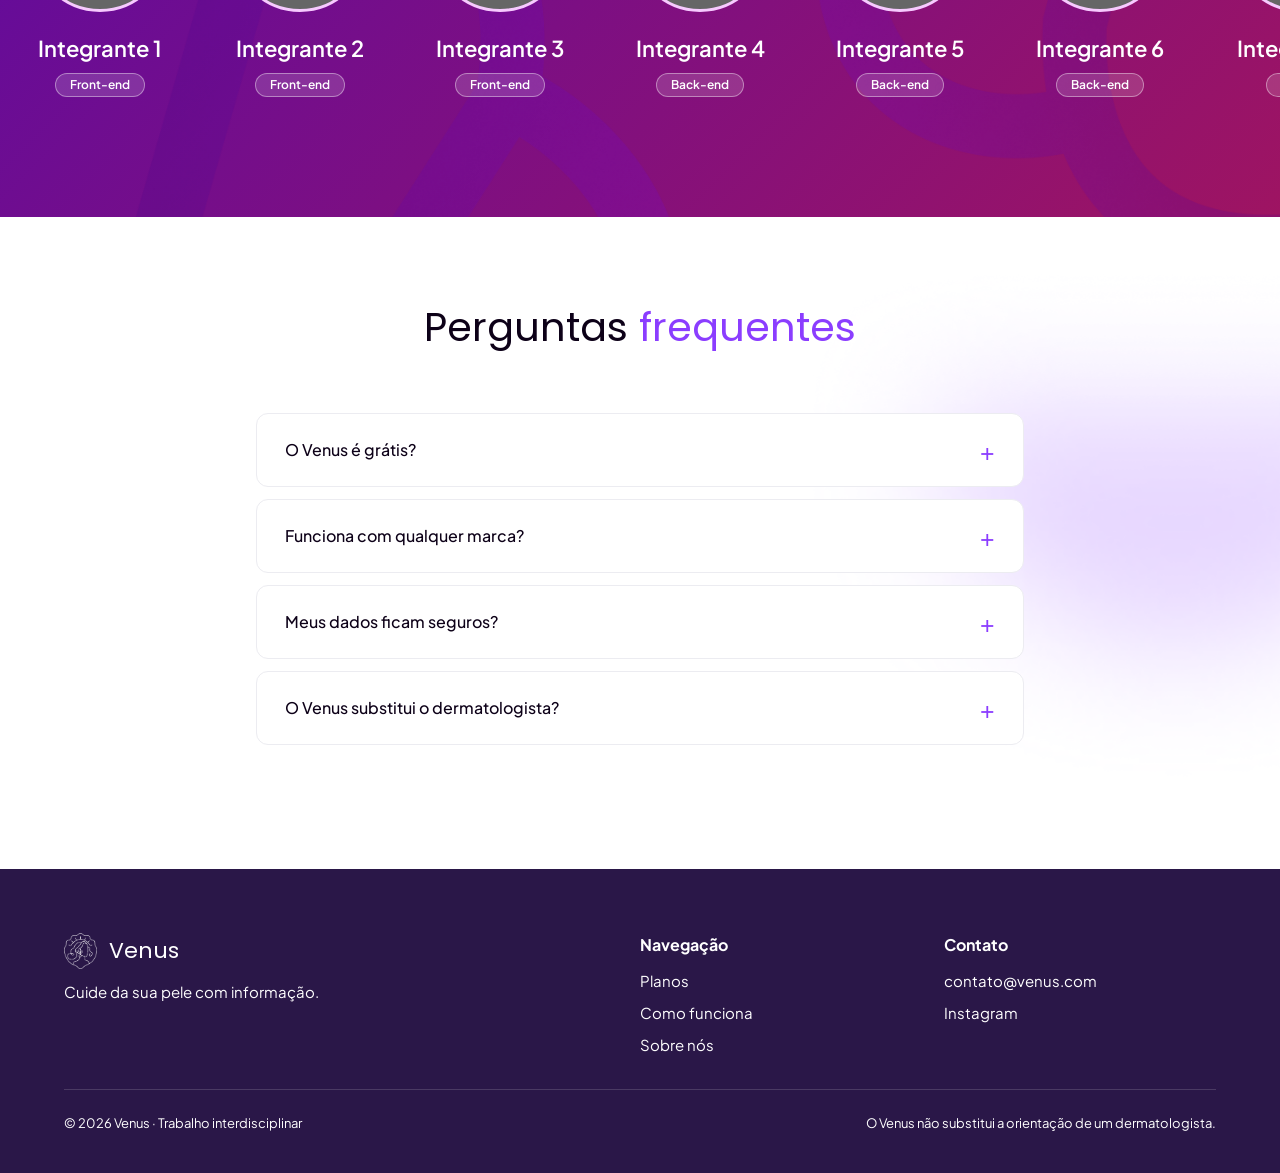
==== commit 987c0a72: "refactor: Volta a pasta assets para dentro de src como na main" ====
--- a/index.html
+++ b/index.html
@@ -8,14 +8,14 @@
 
   <link rel="stylesheet" href="https://fonts.googleapis.com/css2?family=Plus+Jakarta+Sans:wght@400;500;600;700&family=Poppins:wght@300;400;500;600&display=swap">
 
-  <link rel="stylesheet" href="assets/css/global.css">
-  <link rel="stylesheet" href="assets/css/style.css">
+  <link rel="stylesheet" href="src/assets/css/global.css">
+  <link rel="stylesheet" href="src/assets/css/style.css">
 </head>
 <body>
 
   <header id="cabecalho" class="cabecalho">
     <a href="#inicio" class="cabecalho__logo">
-      <img src="assets/img/logo.png" alt="" width="179" height="194">
+      <img src="src/assets/img/logo.png" alt="" width="179" height="194">
       <span class="cabecalho__nome">Venus</span>
     </a>
 
@@ -47,7 +47,7 @@
         </div>
 
         <div class="inicio__midia">
-          <img class="inicio__celular" src="assets/img/celular.png" alt="Aplicativo Venus mostrando a tela inicial de análise de cosméticos" width="591" height="693">
+          <img class="inicio__celular" src="src/assets/img/celular.png" alt="Aplicativo Venus mostrando a tela inicial de análise de cosméticos" width="591" height="693">
         </div>
       </div>
     </section>
@@ -60,7 +60,7 @@
 
           <div class="etapa">
             <div class="etapa__icone">
-              <img src="assets/img/icones-landing/camera.svg" alt="" width="24" height="24">
+              <img src="src/assets/img/icones-landing/camera.svg" alt="" width="24" height="24">
             </div>
             <h3 class="etapa__titulo">Escaneie<br>seu produto</h3>
             <p class="etapa__texto">Use a câmera do seu celular para escanear o rótulo do cosmético com tecnologia OCR avançada.</p>
@@ -68,7 +68,7 @@
 
           <div class="etapa">
             <div class="etapa__icone">
-              <img src="assets/img/icones-landing/rosto-feliz.svg" alt="" width="24" height="24">
+              <img src="src/assets/img/icones-landing/rosto-feliz.svg" alt="" width="24" height="24">
             </div>
             <h3 class="etapa__titulo">Conheça<br>sua pele</h3>
             <p class="etapa__texto">Informe seu tipo de pele, sensibilidades, objetivos e preferências para uma análise personalizada.</p>
@@ -76,7 +76,7 @@
 
           <div class="etapa">
             <div class="etapa__icone">
-              <img src="assets/img/icones-landing/cerebro.svg" alt="" width="24" height="24">
+              <img src="src/assets/img/icones-landing/cerebro.svg" alt="" width="24" height="24">
             </div>
             <h3 class="etapa__titulo">Receba<br>recomendações</h3>
             <p class="etapa__texto">Nossa IA analisa ingredientes, compara com seu perfil e gera recomendações inteligentes para você.</p>
@@ -84,7 +84,7 @@
 
           <div class="etapa">
             <div class="etapa__icone">
-              <img src="assets/img/icones-landing/folha.svg" alt="" width="24" height="24">
+              <img src="src/assets/img/icones-landing/folha.svg" alt="" width="24" height="24">
             </div>
             <h3 class="etapa__titulo">Escolhas<br>conscientes</h3>
             <p class="etapa__texto">Entenda mais sobre seus produtos e faça escolhas melhores para você.</p>
@@ -103,7 +103,7 @@
         </div>
 
         <div class="diagrama">
-          <img class="diagrama__imagem" src="assets/img/fluxo.png" alt="Fluxo da tecnologia Venus: Perfil, OCR, Análise, Recomendação e Chatbot" width="2549" height="1374">
+          <img class="diagrama__imagem" src="src/assets/img/fluxo.png" alt="Fluxo da tecnologia Venus: Perfil, OCR, Análise, Recomendação e Chatbot" width="2549" height="1374">
         </div>
 
       </div>
@@ -117,7 +117,7 @@
 
           <div class="beneficio">
             <div class="beneficio__icone">
-              <img src="assets/img/icones-landing/seguranca.svg" alt="" width="24" height="24">
+              <img src="src/assets/img/icones-landing/seguranca.svg" alt="" width="24" height="24">
             </div>
             <div>
               <h3 class="beneficio__titulo">Mais segurança</h3>
@@ -127,7 +127,7 @@
 
           <div class="beneficio">
             <div class="beneficio__icone">
-              <img src="assets/img/icones-landing/folha.svg" alt="" width="24" height="24">
+              <img src="src/assets/img/icones-landing/folha.svg" alt="" width="24" height="24">
             </div>
             <div>
               <h3 class="beneficio__titulo">Consciência ambiental</h3>
@@ -137,7 +137,7 @@
 
           <div class="beneficio">
             <div class="beneficio__icone">
-              <img src="assets/img/icones-landing/personalizados.svg" alt="" width="24" height="24">
+              <img src="src/assets/img/icones-landing/personalizados.svg" alt="" width="24" height="24">
             </div>
             <div>
               <h3 class="beneficio__titulo">Produtos personalizados</h3>
@@ -147,7 +147,7 @@
 
           <div class="beneficio">
             <div class="beneficio__icone">
-              <img src="assets/img/icones-landing/conhecimento.svg" alt="" width="24" height="24">
+              <img src="src/assets/img/icones-landing/conhecimento.svg" alt="" width="24" height="24">
             </div>
             <div>
               <h3 class="beneficio__titulo">Conhecimento dos ingredientes</h3>
@@ -156,12 +156,12 @@
           </div>
 
           <div class="beneficios__celular">
-            <img src="assets/img/celular-beneficios.png" alt="Tela do aplicativo Venus para escanear um produto" width="1824" height="1916">
-          </div>
-
-          <div class="beneficio">
-            <div class="beneficio__icone">
-              <img src="assets/img/icones-landing/ia.svg" alt="" width="24" height="24">
+            <img src="src/assets/img/celular-beneficios.png" alt="Tela do aplicativo Venus para escanear um produto" width="1824" height="1916">
+          </div>
+
+          <div class="beneficio">
+            <div class="beneficio__icone">
+              <img src="src/assets/img/icones-landing/ia.svg" alt="" width="24" height="24">
             </div>
             <div>
               <h3 class="beneficio__titulo">Tecnologia de IA</h3>
@@ -171,7 +171,7 @@
 
           <div class="beneficio">
             <div class="beneficio__icone">
-              <img src="assets/img/icones-landing/praticidade.svg" alt="" width="24" height="24">
+              <img src="src/assets/img/icones-landing/praticidade.svg" alt="" width="24" height="24">
             </div>
             <div>
               <h3 class="beneficio__titulo">Praticidade</h3>
@@ -181,7 +181,7 @@
 
           <div class="beneficio">
             <div class="beneficio__icone">
-              <img src="assets/img/icones-landing/chatbot.svg" alt="" width="24" height="24">
+              <img src="src/assets/img/icones-landing/chatbot.svg" alt="" width="24" height="24">
             </div>
             <div>
               <h3 class="beneficio__titulo">Chatbot inteligente</h3>
@@ -192,10 +192,10 @@
         </div>
 
         <div id="chamada" class="chamada">
-          <img class="chamada__imagem" src="assets/img/comecar-analise.png" alt="Sua pele. Suas escolhas. Sua tecnologia." width="2484" height="500">
+          <img class="chamada__imagem" src="src/assets/img/comecar-analise.png" alt="Sua pele. Suas escolhas. Sua tecnologia." width="2484" height="500">
           <a href="#" id="btn-comecar-analise" class="btn btn--primario chamada__botao">
             Começar análise
-            <img class="chamada__seta" src="assets/img/icones-landing/seta.svg" alt="" width="24" height="24">
+            <img class="chamada__seta" src="src/assets/img/icones-landing/seta.svg" alt="" width="24" height="24">
           </a>
         </div>
       </div>
@@ -464,7 +464,7 @@
     <div class="rodape__container">
       <div class="rodape__marca">
         <a href="#inicio" class="rodape__logo">
-          <img src="assets/img/logo.png" alt="" width="179" height="194">
+          <img src="src/assets/img/logo.png" alt="" width="179" height="194">
           <span class="rodape__nome">Venus</span>
         </a>
         <p class="rodape__frase">Cuide da sua pele com informação.</p>
--- a/src/assets/css/global.css
+++ b/src/assets/css/global.css
@@ -0,0 +1,130 @@
+:root {
+  --cor-rosa-claro: #f7caff;
+  --cor-branco: #ffffff;
+  --cor-fundo-escuro: #0d0118;
+  --cor-botao-texto: #923167;
+  --cor-destaque: #8b3dff;
+  --cor-roxo-escuro: #610b9d;
+  --cor-texto: #0d0118;
+  --cor-texto-suave: #6b6b78;
+  --cor-superficie: #f9f9fb;
+  --cor-superficie-lilas: #f1edfb;
+  --cor-borda: #ececf1;
+  --cor-borda-lilas: #e2d6f5;
+  --cor-icone-lilas: #f1f0fd;
+  --cor-card-lilas: #f6f0fc;
+  --cor-navbar: rgba(45, 8, 70, 0.8);
+  --cor-navbar-menu: rgba(45, 8, 70, 0.7);
+  --cor-navbar-borda: rgba(255, 255, 255, 0.15);
+  --cor-foco: #ba91fb;
+  --cor-fundo-popup: rgba(33, 17, 56, 0.4);
+  --gradiente-marca: linear-gradient(135deg, #5a0aa4 0%, #9e1462 100%);
+  --fonte-titulo: "Poppins", sans-serif;
+  --fonte-texto: "Plus Jakarta Sans", sans-serif;
+  --largura-maxima: 100rem;
+  --borda-arredondada: 1.25rem;
+  --borda-arredondada-pequena: 0.75rem;
+  --borda-card: 1.5625rem;
+  --borda-botao: 999px;
+
+  --painel-fundo: #f8f6fd;
+  --painel-topo: #f2eefd;
+  --painel-borda: #ece3fa;
+  --painel-lilas: #ebe2f5;
+  --painel-lilas-claro: #f4effc;
+  --painel-texto: #30135a;
+  --painel-texto-suave: #8b789f;
+  --painel-roxo: #6043e9;
+  --painel-rosa: #ad1264;
+  --painel-verde: #4daf8c;
+  --painel-vermelho: #d45d79;
+  --gradiente-menu: linear-gradient(180deg, #32135b 48%, #6a28c1);
+  --gradiente-menu-ativo: linear-gradient(90deg, #7549c2, #553287);
+  --fonte-menu: "Inter", sans-serif;
+}
+
+
+* {
+  box-sizing: border-box;
+  margin: 0;
+  padding: 0;
+}
+
+img {
+  display: block;
+  max-width: 100%;
+  height: auto;
+}
+
+
+button,
+input,
+select,
+textarea {
+  font-family: inherit;
+  font-size: inherit;
+  color: inherit;
+}
+
+
+body {
+  font-family: var(--fonte-titulo);
+  line-height: 1.5;
+  color: var(--cor-branco);
+  background-color: var(--cor-fundo-escuro);
+}
+
+
+a:focus-visible,
+button:focus-visible,
+input:focus-visible,
+select:focus-visible,
+label:focus-visible {
+  outline: 3px solid var(--cor-foco);
+  outline-offset: 3px;
+}
+
+
+.btn {
+  display: inline-flex;
+  align-items: center;
+  gap: 1.5rem;
+  padding: 1rem 2rem;
+  font-family: var(--fonte-texto);
+  font-size: 1.125rem;
+  font-weight: 700;
+  text-decoration: none;
+  border-radius: var(--borda-botao);
+}
+
+.btn--primario {
+  color: var(--cor-botao-texto);
+  background-color: var(--cor-branco);
+}
+
+
+.destaque {
+  color: var(--cor-destaque);
+}
+
+
+.checkbox-escondido {
+  position: fixed;
+  top: 0;
+  left: 0;
+  opacity: 0;
+  pointer-events: none;
+}
+
+
+.sr-only {
+  position: absolute;
+  width: 1px;
+  height: 1px;
+  padding: 0;
+  margin: -1px;
+  overflow: hidden;
+  clip: rect(0, 0, 0, 0);
+  white-space: nowrap;
+  border: 0;
+}
--- a/src/assets/css/style.css
+++ b/src/assets/css/style.css
@@ -0,0 +1,1326 @@
+.cabecalho {
+  position: fixed;
+  top: 0.75rem;
+  left: 0.75rem;
+  right: 0.75rem;
+  z-index: 1;
+  display: flex;
+  align-items: center;
+  gap: 1rem;
+  padding: 0.75rem 1.25rem;
+  border: 1px solid var(--cor-navbar-borda);
+  border-radius: 2.5rem;
+}
+
+
+.cabecalho::before {
+  content: "";
+  position: absolute;
+  top: 0;
+  right: 0;
+  bottom: 0;
+  left: 0;
+  z-index: -1;
+  background-color: var(--cor-navbar);
+  border-radius: inherit;
+  -webkit-backdrop-filter: blur(14px);
+  backdrop-filter: blur(14px);
+}
+
+.cabecalho__logo {
+  display: flex;
+  align-items: center;
+  gap: 0.75rem;
+  margin-right: auto;
+  text-decoration: none;
+}
+
+.cabecalho__logo img {
+  width: auto;
+  height: 3rem;
+}
+
+.cabecalho__nome {
+  font-family: var(--fonte-titulo);
+  font-size: 1.75rem;
+  color: var(--cor-branco);
+}
+
+.cabecalho__botao-menu {
+  font-size: 2.25rem;
+  line-height: 1;
+  color: var(--cor-branco);
+  cursor: pointer;
+}
+
+.cabecalho__nav {
+  display: none;
+  position: absolute;
+  top: 100%;
+  left: 0;
+  right: 0;
+  margin-top: 0.75rem;
+  padding: 2rem;
+  background-color: var(--cor-navbar-menu);
+  border: 1px solid var(--cor-navbar-borda);
+  border-radius: 1.5rem;
+  backdrop-filter: blur(20px);
+}
+
+.cabecalho__toggle:checked ~ .cabecalho__nav {
+  display: block;
+}
+
+
+.menu {
+  display: flex;
+  flex-direction: column;
+  align-items: center;
+  gap: 2rem;
+  list-style: none;
+}
+
+.menu__link {
+  display: inline-block;
+  position: relative;
+  font-family: var(--fonte-texto);
+  font-size: 1.25rem;
+  font-weight: 500;
+  line-height: 1;
+  color: var(--cor-branco);
+  text-decoration: none;
+  transition: 0.3s;
+}
+
+
+.menu__link::after {
+  content: "";
+  position: absolute;
+  top: 100%;
+  left: 0;
+  right: 0;
+  width: 0;
+  height: 2px;
+  margin: 0.25rem auto 0;
+  background-color: var(--cor-destaque);
+  transition: 0.3s;
+}
+
+.menu__link:hover {
+  color: var(--cor-destaque);
+}
+
+
+.menu__link:hover::after {
+  width: 100%;
+}
+
+
+.inicio {
+  position: relative;
+  min-height: 100vh;
+  background: var(--gradiente-marca);
+}
+
+.inicio__fundo {
+  position: absolute;
+  top: 0;
+  right: 0;
+  bottom: 0;
+  left: 0;
+  background: url("../img/fundo.png") center / cover no-repeat;
+  opacity: 0.6;
+}
+
+.inicio__container {
+  position: relative;
+  display: flex;
+  flex-direction: column;
+  align-items: flex-start;
+  gap: 2.5rem;
+  max-width: var(--largura-maxima);
+  margin: 0 auto;
+  padding: 12rem 1.25rem 4rem;
+}
+
+.inicio__conteudo {
+  max-width: 38.75rem;
+}
+
+.inicio__titulo {
+  position: relative;
+  top: -4rem;
+  left: 4rem;
+  margin-bottom: 1.75rem;
+  font-family: var(--fonte-titulo);
+  font-size: 4.5rem;
+  font-weight: 400;
+  line-height: 1;
+  color: var(--cor-branco);
+}
+
+.inicio__subtitulo {
+  position: relative;
+  top: -4rem;
+  left: 4rem;
+  font-family: var(--fonte-texto);
+  font-size: 1.375rem;
+  line-height: 1.2;
+  color: var(--cor-branco);
+}
+
+.inicio__midia {
+  display: flex;
+  justify-content: center;
+  width: 100%;
+
+  margin-top: -4rem;
+}
+
+.inicio__celular {
+  width: 100%;
+  max-width: 18.75rem;
+  filter: drop-shadow(0 15px 30px rgba(0, 0, 0, 0.3));
+}
+
+
+.como-funciona {
+  padding: 3.5rem 1.25rem;
+  background-color: var(--cor-superficie);
+}
+
+.como-funciona__container {
+  max-width: var(--largura-maxima);
+  margin: 0 auto;
+}
+
+.como-funciona__titulo {
+  margin-bottom: 2.5rem;
+  font-family: var(--fonte-titulo);
+  font-size: 1.75rem;
+  font-weight: 500;
+  color: var(--cor-texto);
+}
+
+
+.como-funciona__grade {
+  display: grid;
+  grid-template-columns: 1fr;
+  align-items: start;
+  gap: 1.5rem;
+}
+
+
+.etapa {
+  padding: 2.25rem;
+  background-color: var(--cor-branco);
+  border: 2px solid var(--cor-borda-lilas);
+  border-radius: var(--borda-card);
+  transition: background-color 0.4s ease, transform 0.4s ease;
+}
+
+
+.etapa__icone {
+  display: flex;
+  align-items: center;
+  justify-content: center;
+  width: 5.625rem;
+  height: 5.3125rem;
+  margin-bottom: 1.75rem;
+  background-color: var(--cor-icone-lilas);
+  border-radius: var(--borda-card);
+  transition: background-color 0.4s ease;
+}
+
+
+.etapa__icone img {
+  width: 2.75rem;
+  height: 2.75rem;
+}
+
+.etapa__titulo {
+  font-family: var(--fonte-texto);
+  font-size: 1.375rem;
+  font-weight: 700;
+  line-height: 1.3;
+  color: var(--cor-texto);
+  transition: color 0.4s ease;
+}
+
+
+.etapa__texto {
+  margin-top: 1.5rem;
+  font-family: var(--fonte-texto);
+  font-size: 1.125rem;
+  line-height: 1.55;
+  color: var(--cor-texto-suave);
+}
+
+
+@media (min-width: 1024px) {
+
+
+  .etapa__texto {
+    max-height: 0;
+    margin-top: 0;
+    overflow: hidden;
+    opacity: 0;
+    transition: max-height 0.4s ease, margin-top 0.4s ease, opacity 0.3s ease, color 0.4s ease;
+  }
+
+
+  .etapa:hover {
+    background-color: var(--cor-roxo-escuro);
+    transform: translateY(-4px);
+  }
+
+
+  .etapa:hover .etapa__texto {
+    max-height: 15rem;
+    margin-top: 1.5rem;
+    opacity: 1;
+  }
+
+
+  .etapa:hover .etapa__icone {
+    background-color: var(--cor-branco);
+  }
+
+
+  .etapa:hover .etapa__titulo,
+  .etapa:hover .etapa__texto {
+    color: var(--cor-branco);
+  }
+}
+
+
+.tecnologia {
+  padding: 3.5rem 1.25rem;
+  background-color: var(--cor-superficie-lilas);
+}
+
+.tecnologia__container {
+  display: flex;
+  flex-direction: column;
+  gap: 3rem;
+  max-width: var(--largura-maxima);
+  margin: 0 auto;
+}
+
+.tecnologia__conteudo {
+  text-align: center;
+}
+
+.tecnologia__titulo {
+  margin-bottom: 1.5rem;
+  font-family: var(--fonte-titulo);
+  font-size: 1.875rem;
+  font-weight: 400;
+  line-height: 1.25;
+  color: var(--cor-texto);
+}
+
+.tecnologia__texto {
+  font-family: var(--fonte-texto);
+  font-size: 1.1875rem;
+  line-height: 1.5;
+  color: var(--cor-texto);
+}
+
+.diagrama__imagem {
+  width: 100%;
+}
+
+
+.beneficios {
+  padding: 3.5rem 1.25rem;
+  background-color: var(--cor-superficie);
+}
+
+.beneficios__container {
+  max-width: var(--largura-maxima);
+  margin: 0 auto;
+}
+
+.beneficios__titulo {
+  margin-bottom: 2rem;
+  font-family: var(--fonte-titulo);
+  font-size: 1.5rem;
+  font-weight: 400;
+  color: var(--cor-texto);
+}
+
+.beneficios__grade {
+  display: grid;
+  grid-template-columns: 1fr;
+  gap: 1rem;
+}
+
+
+.beneficio {
+  display: flex;
+  align-items: flex-start;
+  gap: 1rem;
+  padding: 1.25rem;
+  background-color: var(--cor-roxo-escuro);
+  border-radius: 1.75rem;
+}
+
+.beneficio__icone {
+  display: flex;
+  align-items: center;
+  justify-content: center;
+  flex-shrink: 0;
+  width: 5rem;
+  height: 5rem;
+  background-color: var(--cor-branco);
+  border-radius: 50%;
+}
+
+.beneficio__icone img {
+  width: 2.5rem;
+  height: 2.5rem;
+  object-fit: contain;
+}
+
+.beneficio__titulo {
+  margin-bottom: 0.5rem;
+  font-family: var(--fonte-texto);
+  font-size: 1.4375rem;
+  font-weight: 600;
+  line-height: 1.3;
+  color: var(--cor-branco);
+}
+
+.beneficio__texto {
+  font-family: var(--fonte-texto);
+  font-size: 1.0625rem;
+  font-weight: 400;
+  line-height: 1.4;
+  color: var(--cor-branco);
+}
+
+.beneficios__celular {
+  display: flex;
+  justify-content: center;
+  align-items: flex-end;
+}
+
+.beneficios__celular img {
+  width: auto;
+  height: 20rem;
+}
+
+
+.chamada {
+  position: relative;
+  margin-top: 1rem;
+}
+
+.chamada__imagem {
+  width: 100%;
+}
+
+.chamada__botao {
+  position: absolute;
+  right: 1rem;
+  top: 50%;
+  transform: translateY(-50%);
+  gap: 0.75rem;
+  padding: 0.5rem 1rem;
+  font-size: 0.875rem;
+  transition: 0.3s;
+}
+
+.chamada__seta {
+  width: auto;
+  height: 0.8rem;
+}
+
+
+.planos {
+  padding: 3.5rem 1.25rem 5rem;
+  background-image: url("../img/fundo-planos.png");
+  background-position: center;
+  background-size: cover;
+  background-repeat: no-repeat;
+}
+
+.planos__container {
+  max-width: var(--largura-maxima);
+  margin: 0 auto;
+  text-align: center;
+}
+
+.planos__titulo {
+  margin-bottom: 1rem;
+  font-family: var(--fonte-titulo);
+  font-size: 1.75rem;
+  font-weight: 400;
+  color: var(--cor-texto);
+}
+
+.planos__subtitulo {
+  margin-bottom: 3rem;
+  font-family: var(--fonte-texto);
+  font-size: 0.9375rem;
+  color: var(--cor-texto-suave);
+}
+
+
+.planos__grade {
+  display: flex;
+  flex-direction: column;
+  align-items: center;
+  gap: 2rem;
+}
+
+
+.plano {
+  width: 100%;
+  max-width: 28.75rem;
+  padding: 2rem 1.5rem;
+  text-align: left;
+  color: var(--cor-branco);
+  background-color: var(--cor-roxo-escuro);
+  border-radius: var(--borda-arredondada);
+  box-shadow: 0 15px 30px rgba(97, 11, 157, 0.3);
+  transition: transform 0.4s ease, box-shadow 0.4s ease;
+}
+
+.plano__topo {
+  display: flex;
+  justify-content: space-between;
+  align-items: center;
+  gap: 1rem;
+  margin-bottom: 1rem;
+}
+
+.plano__nome {
+  font-family: var(--fonte-texto);
+  font-size: 1.375rem;
+  font-weight: 700;
+}
+
+.plano__selo {
+  padding: 0.25rem 0.75rem;
+  font-family: var(--fonte-texto);
+  font-size: 0.75rem;
+  font-weight: 700;
+  color: var(--cor-roxo-escuro);
+  background-color: var(--cor-rosa-claro);
+  border-radius: var(--borda-botao);
+}
+
+.plano__descricao {
+  margin-bottom: 1.5rem;
+  font-family: var(--fonte-texto);
+  font-size: 0.875rem;
+}
+
+
+.plano__preco {
+  margin-bottom: 1.25rem;
+  padding-bottom: 1.25rem;
+  border-bottom: 1px solid rgba(255, 255, 255, 0.25);
+}
+
+.plano__valor {
+  margin-bottom: 1.25rem;
+  font-family: var(--fonte-texto);
+  font-size: 2.25rem;
+  font-weight: 700;
+  line-height: 1;
+}
+
+.plano__periodo {
+  font-size: 1rem;
+  font-weight: 400;
+}
+
+.plano__obs {
+  font-family: var(--fonte-texto);
+  font-size: 0.875rem;
+}
+
+.plano__lista {
+  display: flex;
+  flex-direction: column;
+  gap: 0.75rem;
+  margin-bottom: 1.5rem;
+  list-style: none;
+}
+
+
+.plano__item {
+  display: flex;
+  align-items: center;
+  gap: 0.75rem;
+  font-family: var(--fonte-texto);
+  font-size: 0.9375rem;
+}
+
+.plano__item::before {
+  content: "✓";
+  display: flex;
+  align-items: center;
+  justify-content: center;
+  flex-shrink: 0;
+  width: 1.375rem;
+  height: 1.375rem;
+  font-size: 0.8125rem;
+  font-weight: 700;
+  color: var(--cor-roxo-escuro);
+  background-color: var(--cor-branco);
+  border-radius: 50%;
+}
+
+
+.plano__botao {
+  justify-content: center;
+  width: 100%;
+  font-size: 1rem;
+  color: var(--cor-roxo-escuro);
+  background-color: var(--cor-branco);
+  transition: background-color 0.3s;
+}
+
+.plano__botao:hover {
+  background-color: #e9dcf7;
+}
+
+
+.plano--claro {
+  color: var(--cor-roxo-escuro);
+  background-color: var(--cor-branco);
+}
+
+.plano--claro .plano__selo,
+.plano--claro .plano__item::before,
+.plano--claro .plano__botao {
+  color: var(--cor-branco);
+  background-color: var(--cor-roxo-escuro);
+}
+
+.plano--claro .plano__preco {
+  border-bottom-color: var(--cor-roxo-escuro);
+}
+
+.plano--claro .plano__botao:hover {
+  background-color: #4a0878;
+}
+
+
+.sobre {
+  padding: 3.5rem 1.25rem;
+  color: var(--cor-branco);
+  background-color: #2a1748;
+}
+
+
+.sobre__container {
+  display: flex;
+  flex-direction: column;
+  gap: 2.5rem;
+  max-width: var(--largura-maxima);
+  margin: 0 auto;
+}
+
+
+.sobre__etiqueta {
+  display: inline-block;
+  margin-bottom: 1.25rem;
+  padding: 0.25rem 0.875rem;
+  font-family: var(--fonte-texto);
+  font-size: 0.75rem;
+  border: 1px solid rgba(255, 255, 255, 0.4);
+  border-radius: var(--borda-botao);
+}
+
+.sobre__titulo {
+  margin-bottom: 1.5rem;
+  font-family: var(--fonte-titulo);
+  font-size: 1.75rem;
+  font-weight: 400;
+  line-height: 1.25;
+}
+
+
+.sobre__destaque {
+  color: var(--cor-rosa-claro);
+}
+
+.sobre__texto {
+  font-family: var(--fonte-texto);
+  font-size: 0.9375rem;
+  line-height: 1.6;
+  color: rgba(255, 255, 255, 0.75);
+}
+
+.sobre__lista {
+  display: flex;
+  flex-direction: column;
+  gap: 1rem;
+  list-style: none;
+}
+
+
+.sobre__item {
+  display: flex;
+  align-items: center;
+  gap: 1rem;
+  padding: 1.25rem;
+  background-color: rgba(255, 255, 255, 0.06);
+  border: 1px solid rgba(255, 255, 255, 0.15);
+  border-radius: var(--borda-arredondada-pequena);
+  transition: background-color 0.4s ease, transform 0.4s ease;
+}
+
+
+.sobre__numero {
+  display: flex;
+  align-items: center;
+  justify-content: center;
+  flex-shrink: 0;
+  width: 2.75rem;
+  height: 2.75rem;
+  font-family: var(--fonte-texto);
+  font-size: 0.875rem;
+  font-weight: 700;
+  color: var(--cor-roxo-escuro);
+  background-color: var(--cor-branco);
+  border-radius: 50%;
+}
+
+.sobre__item-titulo {
+  margin-bottom: 0.25rem;
+  font-family: var(--fonte-texto);
+  font-size: 1rem;
+  font-weight: 600;
+}
+
+.sobre__item-texto {
+  font-family: var(--fonte-texto);
+  font-size: 0.8125rem;
+  color: rgba(255, 255, 255, 0.7);
+}
+
+
+.equipe {
+  padding: 3.5rem 0;
+  background:
+    url("../img/fundo.png") center / cover no-repeat,
+    var(--gradiente-marca);
+}
+
+.equipe__container {
+  max-width: var(--largura-maxima);
+  margin: 0 auto;
+  padding: 0 1.25rem;
+}
+
+.equipe__titulo {
+  font-family: var(--fonte-titulo);
+  font-size: 1.75rem;
+  font-weight: 400;
+  color: var(--cor-branco);
+}
+
+
+.equipe__destaque {
+  color: var(--cor-rosa-claro);
+}
+
+.equipe__subtitulo {
+  margin-bottom: 3rem;
+  font-family: var(--fonte-texto);
+  font-size: 0.875rem;
+  color: rgba(255, 255, 255, 0.75);
+}
+
+
+.equipe__faixa {
+  overflow: hidden;
+}
+
+
+.equipe__trilho {
+  display: flex;
+  width: max-content;
+  animation: rolar-equipe 40s linear infinite;
+}
+
+
+.equipe__faixa:hover .equipe__trilho {
+  animation-play-state: paused;
+}
+
+
+@keyframes rolar-equipe {
+  from {
+    transform: translateX(0);
+  }
+  to {
+    transform: translateX(-50%);
+  }
+}
+
+.equipe__lista {
+  display: flex;
+  list-style: none;
+}
+
+
+.integrante {
+  display: flex;
+  flex-direction: column;
+  align-items: center;
+  flex-shrink: 0;
+  width: 9rem;
+  padding: 0.5rem 0;
+  text-align: center;
+}
+
+
+.integrante__foto {
+  width: 6.5rem;
+  height: 6.5rem;
+  margin-bottom: 1.25rem;
+  background-color: #666666;
+  border-radius: 50%;
+  border: 3px solid var(--cor-rosa-claro);
+  transition: transform 0.4s ease;
+}
+
+.integrante__nome {
+  margin-bottom: 0.5rem;
+  font-family: var(--fonte-texto);
+  font-size: 1.125rem;
+  font-weight: 600;
+  color: var(--cor-branco);
+}
+
+
+.integrante__funcao {
+  padding: 0.125rem 0.875rem;
+  font-family: var(--fonte-texto);
+  font-size: 0.75rem;
+  font-weight: 600;
+  color: var(--cor-branco);
+  background-color: rgba(255, 255, 255, 0.15);
+  border: 1px solid rgba(255, 255, 255, 0.4);
+  border-radius: var(--borda-botao);
+  transition: background-color 0.4s ease, color 0.4s ease;
+}
+
+
+.perguntas {
+  padding: 3.5rem 1.25rem 5rem;
+  background-color: var(--cor-branco);
+  background-image: url("../img/fundo-perguntas.png");
+  background-position: center;
+  background-size: cover;
+  background-repeat: no-repeat;
+}
+
+.perguntas__container {
+  max-width: 48rem;
+  margin: 0 auto;
+}
+
+.perguntas__titulo {
+  margin-bottom: 2.5rem;
+  font-family: var(--fonte-titulo);
+  font-size: 1.75rem;
+  font-weight: 400;
+  text-align: center;
+  color: var(--cor-texto);
+}
+
+.pergunta {
+  margin-bottom: 0.75rem;
+  background-color: var(--cor-branco);
+  border: 1px solid var(--cor-borda);
+  border-radius: var(--borda-arredondada-pequena);
+  transition: border-color 0.4s ease, box-shadow 0.4s ease, transform 0.4s ease;
+}
+
+
+.pergunta__titulo {
+  display: flex;
+  justify-content: space-between;
+  align-items: center;
+  gap: 1rem;
+  padding: 1.25rem 1.5rem;
+  font-family: var(--fonte-texto);
+  font-size: 1rem;
+  font-weight: 500;
+  color: var(--cor-texto);
+  cursor: pointer;
+  transition: color 0.4s ease;
+}
+
+.pergunta__titulo::after {
+  content: "+";
+  font-size: 1.5rem;
+  font-weight: 400;
+  line-height: 1;
+  color: var(--cor-destaque);
+  transition: transform 0.3s;
+}
+
+
+.pergunta__toggle:checked ~ .pergunta__titulo::after {
+  transform: rotate(45deg);
+}
+
+
+.pergunta__toggle:checked ~ .pergunta__titulo {
+  color: var(--cor-destaque);
+}
+
+
+.pergunta__resposta {
+  max-height: 0;
+  padding: 0 1.5rem;
+  overflow: hidden;
+  opacity: 0;
+  font-family: var(--fonte-texto);
+  font-size: 0.9375rem;
+  line-height: 1.6;
+  color: var(--cor-texto-suave);
+  transition: max-height 0.4s ease, padding-bottom 0.4s ease, opacity 0.4s ease;
+}
+
+
+.pergunta__toggle:checked ~ .pergunta__resposta {
+  max-height: 10rem;
+  padding-bottom: 1.25rem;
+  opacity: 1;
+}
+
+
+.rodape {
+  padding: 3rem 1.25rem 2rem;
+  font-family: var(--fonte-texto);
+  color: var(--cor-branco);
+  background-color: #2a1748;
+}
+
+
+.rodape__container {
+  display: grid;
+  grid-template-columns: 1fr;
+  gap: 2rem;
+  max-width: var(--largura-maxima);
+  margin: 0 auto;
+  padding-bottom: 2rem;
+  border-bottom: 1px solid rgba(255, 255, 255, 0.15);
+}
+
+.rodape__logo {
+  display: flex;
+  align-items: center;
+  gap: 0.75rem;
+  margin-bottom: 0.75rem;
+  text-decoration: none;
+}
+
+.rodape__logo img {
+  width: auto;
+  height: 2.25rem;
+}
+
+.rodape__nome {
+  font-family: var(--fonte-titulo);
+  font-size: 1.375rem;
+  color: var(--cor-branco);
+}
+
+.rodape__frase {
+  font-size: 0.9375rem;
+}
+
+.rodape__titulo {
+  margin-bottom: 0.75rem;
+  font-size: 1rem;
+  font-weight: 700;
+}
+
+.rodape__lista {
+  display: flex;
+  flex-direction: column;
+  gap: 0.5rem;
+  list-style: none;
+}
+
+
+.rodape__link {
+  display: inline-block;
+  position: relative;
+  font-size: 0.9375rem;
+  color: var(--cor-branco);
+  text-decoration: none;
+  transition: color 0.3s;
+}
+
+.rodape__link::after {
+  content: "";
+  position: absolute;
+  top: 100%;
+  left: 0;
+  right: 0;
+  width: 0;
+  height: 1px;
+  margin: 0.125rem auto 0;
+  background-color: var(--cor-rosa-claro);
+  transition: width 0.3s;
+}
+
+.rodape__link:hover {
+  color: var(--cor-rosa-claro);
+}
+
+.rodape__link:hover::after {
+  width: 100%;
+}
+
+.rodape__final {
+  display: flex;
+  flex-direction: column;
+  gap: 0.5rem;
+  max-width: var(--largura-maxima);
+  margin: 0 auto;
+  padding-top: 1.5rem;
+  font-size: 0.8125rem;
+}
+
+
+@media (min-width: 640px) {
+
+  .como-funciona__grade {
+    grid-template-columns: repeat(2, 1fr);
+  }
+
+
+  .rodape__container {
+    grid-template-columns: repeat(2, 1fr);
+  }
+}
+
+
+@media (min-width: 1024px) {
+
+
+  .cabecalho {
+    top: 2.6875rem;
+    left: 3.1875rem;
+    right: 3.1875rem;
+    justify-content: space-between;
+    gap: 1.5rem;
+    padding: 0.625rem 0.75rem 0.625rem 1.25rem;
+    border: 0;
+    border-radius: 6.25rem;
+    box-shadow: 0 4px 21px 4px rgba(0, 0, 0, 0.25);
+  }
+
+
+  .cabecalho::before {
+    background-color: rgba(0, 0, 0, 0.58);
+  }
+
+  .cabecalho__logo {
+    margin-right: 0;
+  }
+
+  .cabecalho__logo img {
+    height: 2.75rem;
+  }
+
+
+  .cabecalho__login {
+    padding: 0.875rem 2rem;
+    transition: 0.3s;
+  }
+
+  .cabecalho__login:hover {
+    color: var(--cor-branco);
+    background-color: var(--cor-botao-texto);
+  }
+
+  .cabecalho__botao-menu {
+    display: none;
+  }
+
+
+  .cabecalho__nav {
+    display: block;
+    top: 50%;
+    left: 50%;
+    right: auto;
+    transform: translate(-50%, -50%);
+    margin-top: 0;
+    padding: 0;
+    background-color: transparent;
+    border: none;
+
+    backdrop-filter: none;
+  }
+
+  .menu {
+    flex-direction: row;
+    gap: 3rem;
+  }
+
+  .menu__link {
+    font-size: 1.125rem;
+  }
+
+  .inicio__container {
+    flex-direction: row;
+    align-items: center;
+    justify-content: space-between;
+    min-height: 100vh;
+    padding: 5.5rem 4rem;
+  }
+
+  .inicio__conteudo {
+    flex: 1;
+  }
+
+  .inicio__midia {
+    flex: 1;
+    justify-content: flex-end;
+    margin-top: 0;
+  }
+
+  .inicio__titulo {
+    margin-bottom: 3rem;
+    font-size: 9rem;
+  }
+
+  .inicio__subtitulo {
+    font-size: 2.5rem;
+  }
+
+  .inicio__celular {
+    position: relative;
+    top: 2rem;
+    max-width: 35rem;
+  }
+
+  .como-funciona {
+    padding: 7rem 5rem;
+  }
+
+  .como-funciona__titulo {
+    margin-bottom: 3.5rem;
+    font-size: 2.5rem;
+  }
+
+  .como-funciona__grade {
+    grid-template-columns: repeat(4, 1fr);
+    gap: 2rem;
+  }
+
+  .tecnologia {
+    padding: 6rem 4rem;
+  }
+
+  .tecnologia__container {
+    flex-direction: row;
+    align-items: flex-start;
+    gap: 4rem;
+  }
+
+  .tecnologia__conteudo {
+    width: 24rem;
+    text-align: left;
+  }
+
+  .tecnologia__titulo {
+    margin-bottom: 3rem;
+    font-size: 2.5rem;
+  }
+
+  .tecnologia__texto {
+    max-width: 17rem;
+  }
+
+  .diagrama {
+    flex: 1;
+  }
+
+  .diagrama__imagem {
+    width: 70%;
+    margin: 0 auto;
+  }
+
+  .beneficios {
+    padding: 5.5rem 4rem;
+  }
+
+  .beneficios__titulo {
+    font-size: 1.75rem;
+  }
+
+
+  .beneficios__grade {
+    grid-template-columns: 1fr 1.2fr 1fr;
+    gap: 1.5rem 1.25rem;
+  }
+
+
+  .beneficios__celular {
+    grid-row: span 2;
+  }
+
+
+  .beneficios__celular img {
+    width: 100%;
+    height: auto;
+    border-radius: 1.75rem;
+  }
+
+  .chamada__botao {
+    right: 4rem;
+    gap: 1.5rem;
+    padding: 1rem 2rem;
+    font-size: 1.125rem;
+  }
+
+  .chamada__seta {
+    height: 1.1rem;
+  }
+
+
+  .chamada__botao:hover {
+    background-color: #d9cbdc;
+  }
+
+  .planos {
+    padding: 4.5rem 4rem 6rem;
+  }
+
+  .planos__titulo {
+    font-size: 2.5rem;
+  }
+
+
+  .planos__grade {
+    flex-direction: row;
+    justify-content: center;
+    align-items: stretch;
+    gap: 3rem;
+  }
+
+  .plano {
+    padding: 2.5rem 2.25rem;
+  }
+
+
+  .plano:hover {
+    transform: translateY(-6px);
+    box-shadow: 0 25px 45px rgba(97, 11, 157, 0.4);
+  }
+
+  .sobre {
+    padding: 5rem 4rem;
+  }
+
+
+  .sobre__container {
+    flex-direction: row;
+    align-items: center;
+    gap: 4rem;
+  }
+
+  .sobre__conteudo {
+    flex: 1.4;
+  }
+
+  .sobre__lista {
+    flex: 1;
+  }
+
+  .sobre__titulo {
+    font-size: 2.75rem;
+  }
+
+
+  .sobre__item:hover {
+    background-color: rgba(255, 255, 255, 0.12);
+    transform: translateX(-6px);
+  }
+
+
+  .integrante:hover .integrante__foto {
+    transform: scale(1.05);
+  }
+
+  .integrante:hover .integrante__funcao {
+    color: var(--cor-roxo-escuro);
+    background-color: var(--cor-rosa-claro);
+  }
+
+
+  .pergunta:hover {
+    border-color: var(--cor-borda-lilas);
+    box-shadow: 0 8px 20px rgba(97, 11, 157, 0.08);
+    transform: translateY(-2px);
+  }
+
+  .equipe {
+    padding: 4.5rem 0 7rem;
+  }
+
+  .equipe__container {
+    padding: 0 4rem;
+  }
+
+  .equipe__titulo {
+    font-size: 2.5rem;
+  }
+
+
+  .integrante {
+    width: 12.5rem;
+  }
+
+  .integrante__foto {
+    width: 8.5rem;
+    height: 8.5rem;
+  }
+
+  .integrante__nome {
+    font-size: 1.375rem;
+  }
+
+  .perguntas {
+    padding: 5rem 4rem 7rem;
+  }
+
+  .perguntas__titulo {
+    margin-bottom: 3.5rem;
+    font-size: 2.5rem;
+  }
+
+  .pergunta__titulo {
+    padding: 1.5rem 1.75rem;
+  }
+
+  .rodape {
+    padding: 4rem 4rem 2.5rem;
+  }
+
+
+  .rodape__container {
+    grid-template-columns: 2fr 1fr 1fr;
+  }
+
+
+  .rodape__final {
+    flex-direction: row;
+    justify-content: space-between;
+  }
+}
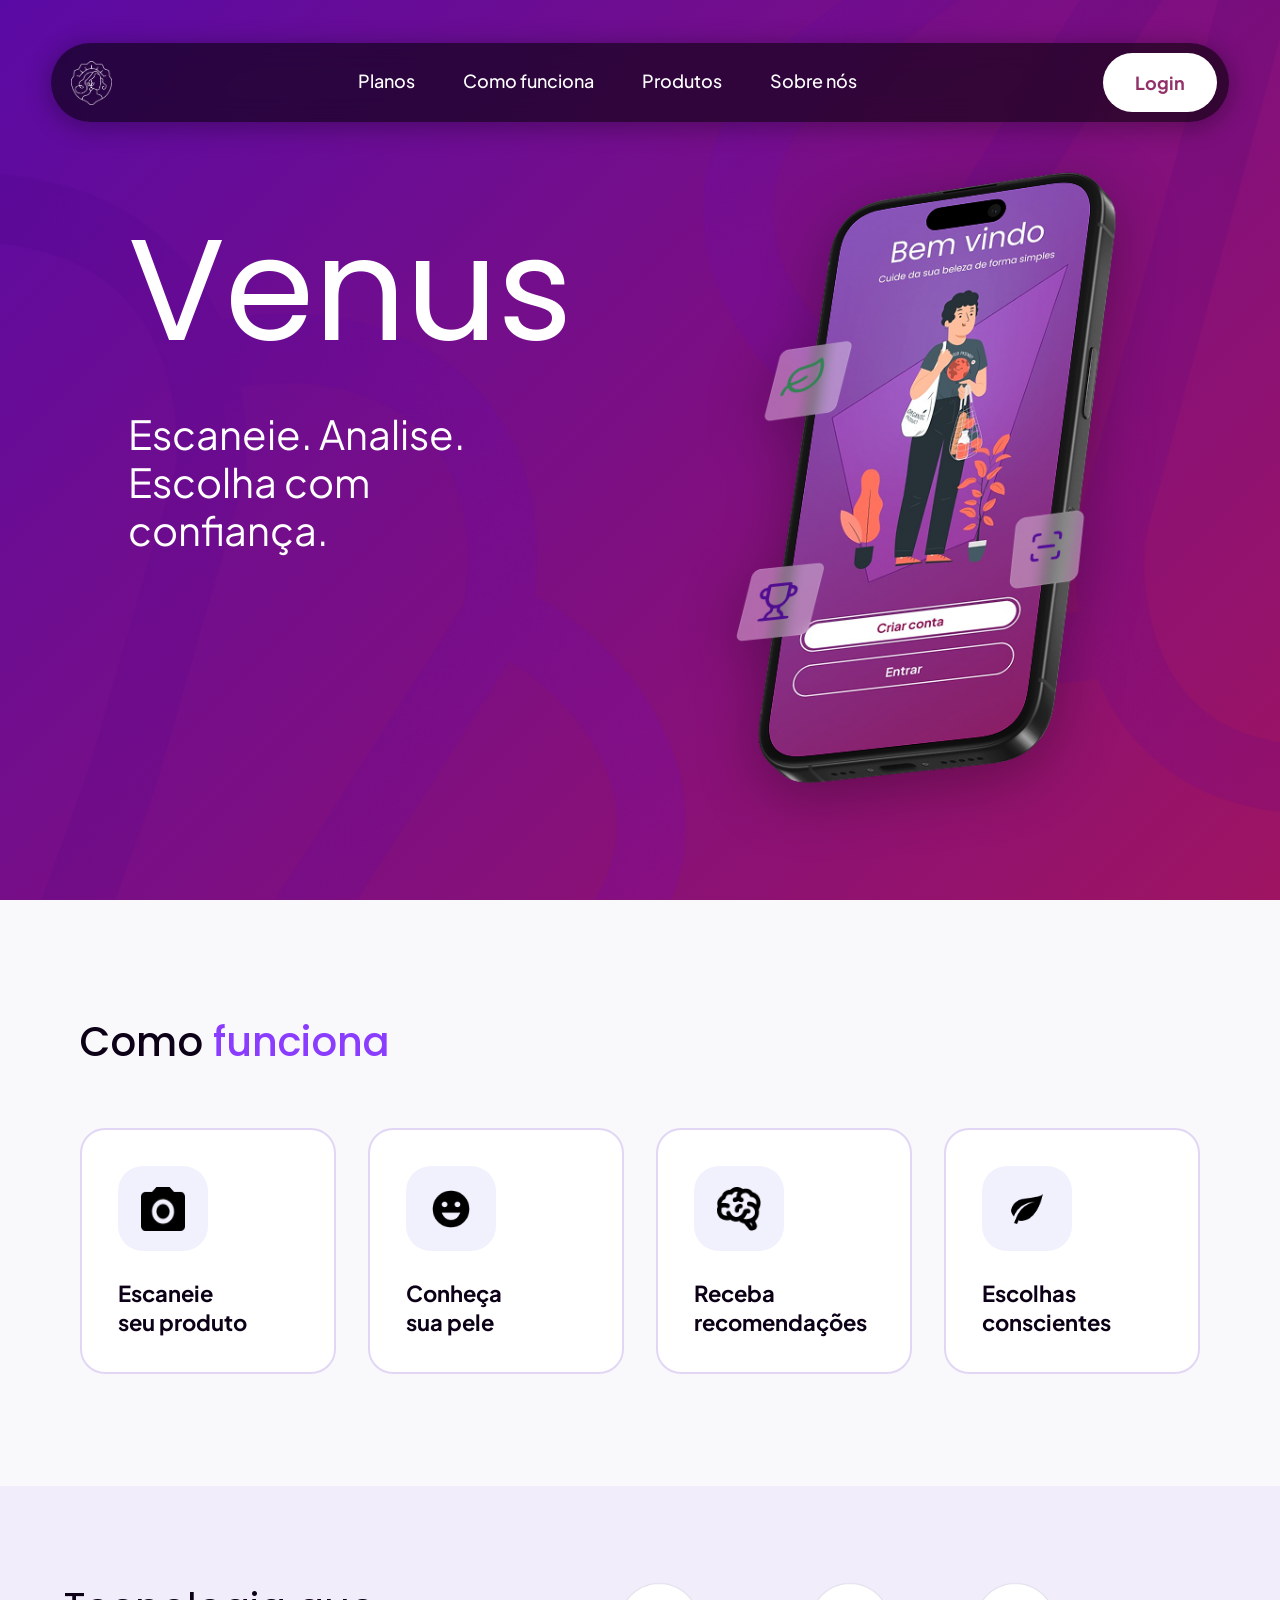
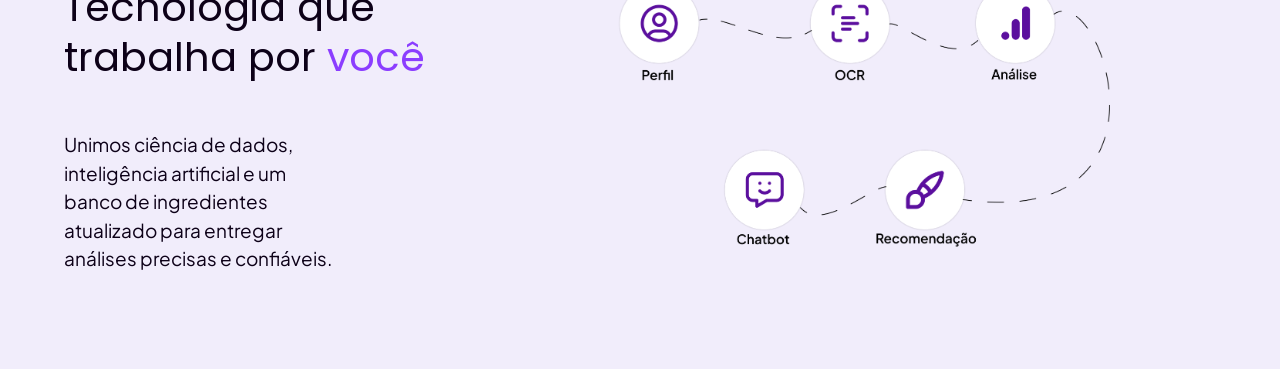
==== commit e38b1f47: "feat: área de administradores, redefinir senha por e-mail e ajustes nas telas - Adiciona o CRUD de a" ====
--- a/index.html
+++ b/index.html
@@ -6,43 +6,39 @@
   <meta name="description" content="Venus: escaneie o rótulo do seu cosmético, entenda os ingredientes e receba recomendações para a sua pele.">
   <title>Venus | Análise de cosméticos</title>
 
-  <link rel="stylesheet" href="https://fonts.googleapis.com/css2?family=Plus+Jakarta+Sans:wght@400;500;600;700&family=Poppins:wght@300;400;500;600&display=swap">
+  <link rel="stylesheet" href="https://fonts.googleapis.com/css2?family=Plus+Jakarta+Sans:wght@400;500;700&family=Poppins:wght@300;400;500;600&display=swap">
 
   <link rel="stylesheet" href="src/assets/css/global.css">
   <link rel="stylesheet" href="src/assets/css/style.css">
+
 </head>
 <body>
 
-  <header id="cabecalho" class="cabecalho">
+  <header class="cabecalho">
     <a href="#inicio" class="cabecalho__logo">
-      <img src="src/assets/img/logo.png" alt="" width="179" height="194">
-      <span class="cabecalho__nome">Venus</span>
+      <img src="src/assets/img/logo.png" alt="Venus - voltar ao início" width="179" height="194">
     </a>
 
-    <input type="checkbox" id="menu-celular" class="cabecalho__toggle checkbox-escondido">
-
-    <nav id="menu-principal" class="cabecalho__nav">
+    <nav>
       <ul class="menu">
-        <li><a class="menu__link" href="#inicio">Início</a></li>
+        <li><a class="menu__link" href="#planos">Planos</a></li>
         <li><a class="menu__link" href="#como-funciona">Como funciona</a></li>
-        <li><a class="menu__link" href="#planos">Planos</a></li>
+        <li><a class="menu__link" href="#produtos">Produtos</a></li>
         <li><a class="menu__link" href="#sobre-nos">Sobre nós</a></li>
       </ul>
     </nav>
 
-    <a href="#login" id="btn-login" class="btn btn--primario cabecalho__login">Login</a>
-
-    <label for="menu-celular" class="cabecalho__botao-menu" aria-label="Abrir menu">☰</label>
+    <a href="http://localhost:8080/Venus/login" class="btn btn--primario">Login</a>
   </header>
 
-  <main id="conteudo">
+  <main>
 
     <section id="inicio" class="inicio">
       <div class="inicio__fundo"></div>
 
       <div class="inicio__container">
         <div class="inicio__conteudo">
-          <h1 id="titulo-inicio" class="inicio__titulo">Venus</h1>
+          <h1 class="inicio__titulo">Venus</h1>
           <p class="inicio__subtitulo">Escaneie. Analise.<br>Escolha com<br>confiança.</p>
         </div>
 
@@ -54,51 +50,51 @@
 
     <section id="como-funciona" class="como-funciona">
       <div class="como-funciona__container">
-        <h2 id="titulo-como-funciona" class="como-funciona__titulo">Como <span class="destaque">funciona</span></h2>
+        <h2 class="como-funciona__titulo">Como <span class="destaque">funciona</span></h2>
 
         <div class="como-funciona__grade">
 
-          <div class="etapa">
-            <div class="etapa__icone">
-              <img src="src/assets/img/icones-landing/camera.svg" alt="" width="24" height="24">
+          <article class="etapa">
+            <div class="etapa__icone etapa__icone--roxo">
+              <img src="src/assets/img/camera.png" alt="" width="50" height="45">
             </div>
             <h3 class="etapa__titulo">Escaneie<br>seu produto</h3>
             <p class="etapa__texto">Use a câmera do seu celular para escanear o rótulo do cosmético com tecnologia OCR avançada.</p>
-          </div>
+          </article>
 
-          <div class="etapa">
-            <div class="etapa__icone">
-              <img src="src/assets/img/icones-landing/rosto-feliz.svg" alt="" width="24" height="24">
+          <article class="etapa">
+            <div class="etapa__icone etapa__icone--cinza">
+              <img src="src/assets/img/emoji-feliz.png" alt="" width="57" height="57">
             </div>
             <h3 class="etapa__titulo">Conheça<br>sua pele</h3>
             <p class="etapa__texto">Informe seu tipo de pele, sensibilidades, objetivos e preferências para uma análise personalizada.</p>
-          </div>
+          </article>
 
-          <div class="etapa">
-            <div class="etapa__icone">
-              <img src="src/assets/img/icones-landing/cerebro.svg" alt="" width="24" height="24">
+          <article class="etapa">
+            <div class="etapa__icone etapa__icone--roxo">
+              <img src="src/assets/img/cerebro.png" alt="" width="50" height="47">
             </div>
             <h3 class="etapa__titulo">Receba<br>recomendações</h3>
             <p class="etapa__texto">Nossa IA analisa ingredientes, compara com seu perfil e gera recomendações inteligentes para você.</p>
-          </div>
+          </article>
 
-          <div class="etapa">
-            <div class="etapa__icone">
-              <img src="src/assets/img/icones-landing/folha.svg" alt="" width="24" height="24">
+          <article class="etapa">
+            <div class="etapa__icone etapa__icone--verde">
+              <img src="src/assets/img/folha.png" alt="" width="57" height="57">
             </div>
             <h3 class="etapa__titulo">Escolhas<br>conscientes</h3>
             <p class="etapa__texto">Entenda mais sobre seus produtos e faça escolhas melhores para você.</p>
-          </div>
+          </article>
 
         </div>
       </div>
     </section>
 
-    <section id="tecnologia" class="tecnologia">
+    <section class="tecnologia">
       <div class="tecnologia__container">
 
         <div class="tecnologia__conteudo">
-          <h2 id="titulo-tecnologia" class="tecnologia__titulo">Tecnologia que<br>trabalha por <span class="destaque">você</span></h2>
+          <h2 class="tecnologia__titulo">Tecnologia que<br>trabalha por <span class="destaque">você</span></h2>
           <p class="tecnologia__texto">Unimos ciência de dados, inteligência artificial e um banco de ingredientes atualizado para entregar análises precisas e confiáveis.</p>
         </div>
 
@@ -109,391 +105,7 @@
       </div>
     </section>
 
-    <section id="beneficios" class="beneficios">
-      <div class="beneficios__container">
-        <h2 id="titulo-beneficios" class="beneficios__titulo">Benefícios do <span class="destaque">Venus</span></h2>
-
-        <div class="beneficios__grade">
-
-          <div class="beneficio">
-            <div class="beneficio__icone">
-              <img src="src/assets/img/icones-landing/seguranca.svg" alt="" width="24" height="24">
-            </div>
-            <div>
-              <h3 class="beneficio__titulo">Mais segurança</h3>
-              <p class="beneficio__texto">Saiba exatamente o que você está aplicando na sua pele.</p>
-            </div>
-          </div>
-
-          <div class="beneficio">
-            <div class="beneficio__icone">
-              <img src="src/assets/img/icones-landing/folha.svg" alt="" width="24" height="24">
-            </div>
-            <div>
-              <h3 class="beneficio__titulo">Consciência ambiental</h3>
-              <p class="beneficio__texto">Entenda o impacto dos ingredientes no meio ambiente e faça escolhas mais sustentáveis.</p>
-            </div>
-          </div>
-
-          <div class="beneficio">
-            <div class="beneficio__icone">
-              <img src="src/assets/img/icones-landing/personalizados.svg" alt="" width="24" height="24">
-            </div>
-            <div>
-              <h3 class="beneficio__titulo">Produtos personalizados</h3>
-              <p class="beneficio__texto">Recomendações feitas especialmente para o seu perfil único.</p>
-            </div>
-          </div>
-
-          <div class="beneficio">
-            <div class="beneficio__icone">
-              <img src="src/assets/img/icones-landing/conhecimento.svg" alt="" width="24" height="24">
-            </div>
-            <div>
-              <h3 class="beneficio__titulo">Conhecimento dos ingredientes</h3>
-              <p class="beneficio__texto">Saiba o impacto que cada ingrediente possui.</p>
-            </div>
-          </div>
-
-          <div class="beneficios__celular">
-            <img src="src/assets/img/celular-beneficios.png" alt="Tela do aplicativo Venus para escanear um produto" width="1824" height="1916">
-          </div>
-
-          <div class="beneficio">
-            <div class="beneficio__icone">
-              <img src="src/assets/img/icones-landing/ia.svg" alt="" width="24" height="24">
-            </div>
-            <div>
-              <h3 class="beneficio__titulo">Tecnologia de IA</h3>
-              <p class="beneficio__texto">Algoritmos avançados e aprendizado contínuo para análises precisas.</p>
-            </div>
-          </div>
-
-          <div class="beneficio">
-            <div class="beneficio__icone">
-              <img src="src/assets/img/icones-landing/praticidade.svg" alt="" width="24" height="24">
-            </div>
-            <div>
-              <h3 class="beneficio__titulo">Praticidade</h3>
-              <p class="beneficio__texto">Tenha recomendações rápidas e fáceis para cuidar da sua pele.</p>
-            </div>
-          </div>
-
-          <div class="beneficio">
-            <div class="beneficio__icone">
-              <img src="src/assets/img/icones-landing/chatbot.svg" alt="" width="24" height="24">
-            </div>
-            <div>
-              <h3 class="beneficio__titulo">Chatbot inteligente</h3>
-              <p class="beneficio__texto">Tire dúvidas e entenda cada ingrediente com linguagem simples.</p>
-            </div>
-          </div>
-
-        </div>
-
-        <div id="chamada" class="chamada">
-          <img class="chamada__imagem" src="src/assets/img/comecar-analise.png" alt="Sua pele. Suas escolhas. Sua tecnologia." width="2484" height="500">
-          <a href="#" id="btn-comecar-analise" class="btn btn--primario chamada__botao">
-            Começar análise
-            <img class="chamada__seta" src="src/assets/img/icones-landing/seta.svg" alt="" width="24" height="24">
-          </a>
-        </div>
-      </div>
-    </section>
-
-    <section id="planos" class="planos">
-      <div class="planos__container">
-        <h2 id="titulo-planos" class="planos__titulo">Um plano, <span class="destaque">tudo incluso</span></h2>
-        <p class="planos__subtitulo">Sem planos confusos: você assina o Venus Plus<br>e libera todas as funções do app.</p>
-
-        <div class="planos__grade">
-
-
-          <div id="plano-mensal" class="plano plano--claro">
-            <div class="plano__topo">
-              <h3 class="plano__nome">Venus Plus</h3>
-              <span class="plano__selo">Tudo incluso</span>
-            </div>
-            <p class="plano__descricao">Tudo o que o Venus tem, em um plano só</p>
-
-            <div class="plano__preco">
-              <p class="plano__valor">R$ 19 <span class="plano__periodo">/mês</span></p>
-              <p class="plano__obs">ou R$ 69 por ano (sai R$ 5,75 por mês)</p>
-            </div>
-
-            <ul class="plano__lista">
-              <li class="plano__item">Análises de rótulo ilimitadas</li>
-              <li class="plano__item">Nota de 0 a 100 de cada produto</li>
-              <li class="plano__item">Recomendações feitas pela IA</li>
-              <li class="plano__item">Chatbot sem limite de perguntas</li>
-              <li class="plano__item">Histórico dos produtos</li>
-              <li class="plano__item">Alerta de ingredientes que irritam</li>
-            </ul>
-
-            <a href="#" id="btn-assinar-mensal" class="btn plano__botao">Assinar agora</a>
-          </div>
-
-
-          <div id="plano-anual" class="plano">
-            <div class="plano__topo">
-              <h3 class="plano__nome">Venus Plus</h3>
-              <span class="plano__selo">Tudo incluso</span>
-            </div>
-            <p class="plano__descricao">Tudo o que o Venus tem, em um plano só</p>
-
-            <div class="plano__preco">
-              <p class="plano__valor">R$ 69 <span class="plano__periodo">/ano</span></p>
-              <p class="plano__obs">ou R$ 69 por ano (sai R$ 5,75 por mês)</p>
-            </div>
-
-            <ul class="plano__lista">
-              <li class="plano__item">Análises de rótulo ilimitadas</li>
-              <li class="plano__item">Nota de 0 a 100 de cada produto</li>
-              <li class="plano__item">Recomendações feitas pela IA</li>
-              <li class="plano__item">Chatbot sem limite de perguntas</li>
-              <li class="plano__item">Histórico dos produtos</li>
-              <li class="plano__item">Alerta de ingredientes que irritam</li>
-            </ul>
-
-            <a href="#" id="btn-assinar-anual" class="btn plano__botao">Assinar plano anual</a>
-          </div>
-
-        </div>
-      </div>
-    </section>
-
-    <section id="sobre-nos" class="sobre">
-      <div class="sobre__container">
-
-        <div class="sobre__conteudo">
-          <span class="sobre__etiqueta">Sobre nós</span>
-          <h2 id="titulo-sobre-nos" class="sobre__titulo">Criamos o Venus porque entender um rótulo não deveria exigir um <span class="sobre__destaque">diploma em química.</span></h2>
-          <p class="sobre__texto">Somos estudantes do ensino médio técnico. O Venus nasceu de um trabalho interdisciplinar e virou uma vontade real: deixar a informação sobre cosméticos clara para todo mundo.</p>
-        </div>
-
-        <ul class="sobre__lista">
-          <li class="sobre__item">
-            <span class="sobre__numero">01</span>
-            <div>
-              <h3 class="sobre__item-titulo">O problema</h3>
-              <p class="sobre__item-texto">Quase ninguém entende a lista de ingredientes dos cosméticos.</p>
-            </div>
-          </li>
-          <li class="sobre__item">
-            <span class="sobre__numero">02</span>
-            <div>
-              <h3 class="sobre__item-titulo">A ideia</h3>
-              <p class="sobre__item-texto">Usar a câmera do celular e IA para traduzir o rótulo em segundos.</p>
-            </div>
-          </li>
-          <li class="sobre__item">
-            <span class="sobre__numero">03</span>
-            <div>
-              <h3 class="sobre__item-titulo">A missão</h3>
-              <p class="sobre__item-texto">Ajudar cada pessoa a escolher com segurança e consciência.</p>
-            </div>
-          </li>
-        </ul>
-
-      </div>
-    </section>
-
-    <section id="equipe" class="equipe">
-      <div class="equipe__container">
-        <h2 id="titulo-equipe" class="equipe__titulo">Quem faz o <span class="equipe__destaque">Venus</span></h2>
-        <p class="equipe__subtitulo">Conheça o time por trás do projeto.</p>
-      </div>
-
-
-        <div id="faixa-equipe" class="equipe__faixa">
-          <div class="equipe__trilho">
-            <ul class="equipe__lista">
-              <li class="integrante">
-                <div class="integrante__foto"></div>
-                <h3 class="integrante__nome">Integrante 1</h3>
-                <span class="integrante__funcao">Front-end</span>
-              </li>
-              <li class="integrante">
-                <div class="integrante__foto"></div>
-                <h3 class="integrante__nome">Integrante 2</h3>
-                <span class="integrante__funcao">Front-end</span>
-              </li>
-              <li class="integrante">
-                <div class="integrante__foto"></div>
-                <h3 class="integrante__nome">Integrante 3</h3>
-                <span class="integrante__funcao">Front-end</span>
-              </li>
-              <li class="integrante">
-                <div class="integrante__foto"></div>
-                <h3 class="integrante__nome">Integrante 4</h3>
-                <span class="integrante__funcao">Back-end</span>
-              </li>
-              <li class="integrante">
-                <div class="integrante__foto"></div>
-                <h3 class="integrante__nome">Integrante 5</h3>
-                <span class="integrante__funcao">Back-end</span>
-              </li>
-              <li class="integrante">
-                <div class="integrante__foto"></div>
-                <h3 class="integrante__nome">Integrante 6</h3>
-                <span class="integrante__funcao">Back-end</span>
-              </li>
-              <li class="integrante">
-                <div class="integrante__foto"></div>
-                <h3 class="integrante__nome">Integrante 7</h3>
-                <span class="integrante__funcao">Dados</span>
-              </li>
-              <li class="integrante">
-                <div class="integrante__foto"></div>
-                <h3 class="integrante__nome">Integrante 8</h3>
-                <span class="integrante__funcao">Dados</span>
-              </li>
-              <li class="integrante">
-                <div class="integrante__foto"></div>
-                <h3 class="integrante__nome">Integrante 9</h3>
-                <span class="integrante__funcao">Design</span>
-              </li>
-              <li class="integrante">
-                <div class="integrante__foto"></div>
-                <h3 class="integrante__nome">Integrante 10</h3>
-                <span class="integrante__funcao">Design</span>
-              </li>
-              <li class="integrante">
-                <div class="integrante__foto"></div>
-                <h3 class="integrante__nome">Integrante 11</h3>
-                <span class="integrante__funcao">Pesquisa</span>
-              </li>
-            </ul>
-
-
-            <ul class="equipe__lista" aria-hidden="true">
-              <li class="integrante">
-                <div class="integrante__foto"></div>
-                <h3 class="integrante__nome">Integrante 1</h3>
-                <span class="integrante__funcao">Front-end</span>
-              </li>
-              <li class="integrante">
-                <div class="integrante__foto"></div>
-                <h3 class="integrante__nome">Integrante 2</h3>
-                <span class="integrante__funcao">Front-end</span>
-              </li>
-              <li class="integrante">
-                <div class="integrante__foto"></div>
-                <h3 class="integrante__nome">Integrante 3</h3>
-                <span class="integrante__funcao">Front-end</span>
-              </li>
-              <li class="integrante">
-                <div class="integrante__foto"></div>
-                <h3 class="integrante__nome">Integrante 4</h3>
-                <span class="integrante__funcao">Back-end</span>
-              </li>
-              <li class="integrante">
-                <div class="integrante__foto"></div>
-                <h3 class="integrante__nome">Integrante 5</h3>
-                <span class="integrante__funcao">Back-end</span>
-              </li>
-              <li class="integrante">
-                <div class="integrante__foto"></div>
-                <h3 class="integrante__nome">Integrante 6</h3>
-                <span class="integrante__funcao">Back-end</span>
-              </li>
-              <li class="integrante">
-                <div class="integrante__foto"></div>
-                <h3 class="integrante__nome">Integrante 7</h3>
-                <span class="integrante__funcao">Dados</span>
-              </li>
-              <li class="integrante">
-                <div class="integrante__foto"></div>
-                <h3 class="integrante__nome">Integrante 8</h3>
-                <span class="integrante__funcao">Dados</span>
-              </li>
-              <li class="integrante">
-                <div class="integrante__foto"></div>
-                <h3 class="integrante__nome">Integrante 9</h3>
-                <span class="integrante__funcao">Design</span>
-              </li>
-              <li class="integrante">
-                <div class="integrante__foto"></div>
-                <h3 class="integrante__nome">Integrante 10</h3>
-                <span class="integrante__funcao">Design</span>
-              </li>
-              <li class="integrante">
-                <div class="integrante__foto"></div>
-                <h3 class="integrante__nome">Integrante 11</h3>
-                <span class="integrante__funcao">Pesquisa</span>
-              </li>
-            </ul>
-          </div>
-        </div>
-    </section>
-
-    <section id="perguntas" class="perguntas">
-      <div class="perguntas__container">
-        <h2 id="titulo-perguntas" class="perguntas__titulo">Perguntas <span class="destaque">frequentes</span></h2>
-
-
-        <div class="pergunta">
-          <input type="checkbox" id="pergunta-1" class="pergunta__toggle checkbox-escondido">
-          <label for="pergunta-1" class="pergunta__titulo">O Venus é grátis?</label>
-          <p class="pergunta__resposta">Você pode criar a conta e conhecer o app. Para usar todas as funções, é só assinar o Venus Plus: R$ 19 por mês ou R$ 69 por ano.</p>
-        </div>
-
-        <div class="pergunta">
-          <input type="checkbox" id="pergunta-2" class="pergunta__toggle checkbox-escondido">
-          <label for="pergunta-2" class="pergunta__titulo">Funciona com qualquer marca?</label>
-          <p class="pergunta__resposta">Sim. O Venus lê o rótulo do produto, então funciona com cosméticos de qualquer marca, desde que a lista de ingredientes esteja legível.</p>
-        </div>
-
-        <div class="pergunta">
-          <input type="checkbox" id="pergunta-3" class="pergunta__toggle checkbox-escondido">
-          <label for="pergunta-3" class="pergunta__titulo">Meus dados ficam seguros?</label>
-          <p class="pergunta__resposta">Sim. Seguimos a LGPD: seus dados são usados só para personalizar as análises e não são vendidos para ninguém.</p>
-        </div>
-
-        <div class="pergunta">
-          <input type="checkbox" id="pergunta-4" class="pergunta__toggle checkbox-escondido">
-          <label for="pergunta-4" class="pergunta__titulo">O Venus substitui o dermatologista?</label>
-          <p class="pergunta__resposta">Não. O Venus ajuda você a entender seus produtos, mas não faz diagnóstico. Para qualquer problema de pele, procure um dermatologista.</p>
-        </div>
-      </div>
-    </section>
-
   </main>
-
-  <footer id="rodape" class="rodape">
-    <div class="rodape__container">
-      <div class="rodape__marca">
-        <a href="#inicio" class="rodape__logo">
-          <img src="src/assets/img/logo.png" alt="" width="179" height="194">
-          <span class="rodape__nome">Venus</span>
-        </a>
-        <p class="rodape__frase">Cuide da sua pele com informação.</p>
-      </div>
-
-      <div class="rodape__coluna">
-        <h2 class="rodape__titulo">Navegação</h2>
-        <ul class="rodape__lista">
-          <li><a class="rodape__link" href="#planos">Planos</a></li>
-          <li><a class="rodape__link" href="#como-funciona">Como funciona</a></li>
-          <li><a class="rodape__link" href="#sobre-nos">Sobre nós</a></li>
-        </ul>
-      </div>
-
-
-      <div class="rodape__coluna">
-        <h2 class="rodape__titulo">Contato</h2>
-        <ul class="rodape__lista">
-          <li><a class="rodape__link" href="mailto:contato@venus.com">contato@venus.com</a></li>
-          <li><a class="rodape__link" href="#">Instagram</a></li>
-        </ul>
-      </div>
-    </div>
-
-    <div class="rodape__final">
-      <p>&copy; 2026 Venus · Trabalho interdisciplinar</p>
-      <p>O Venus não substitui a orientação de um dermatologista.</p>
-    </div>
-  </footer>
 
 </body>
 </html>
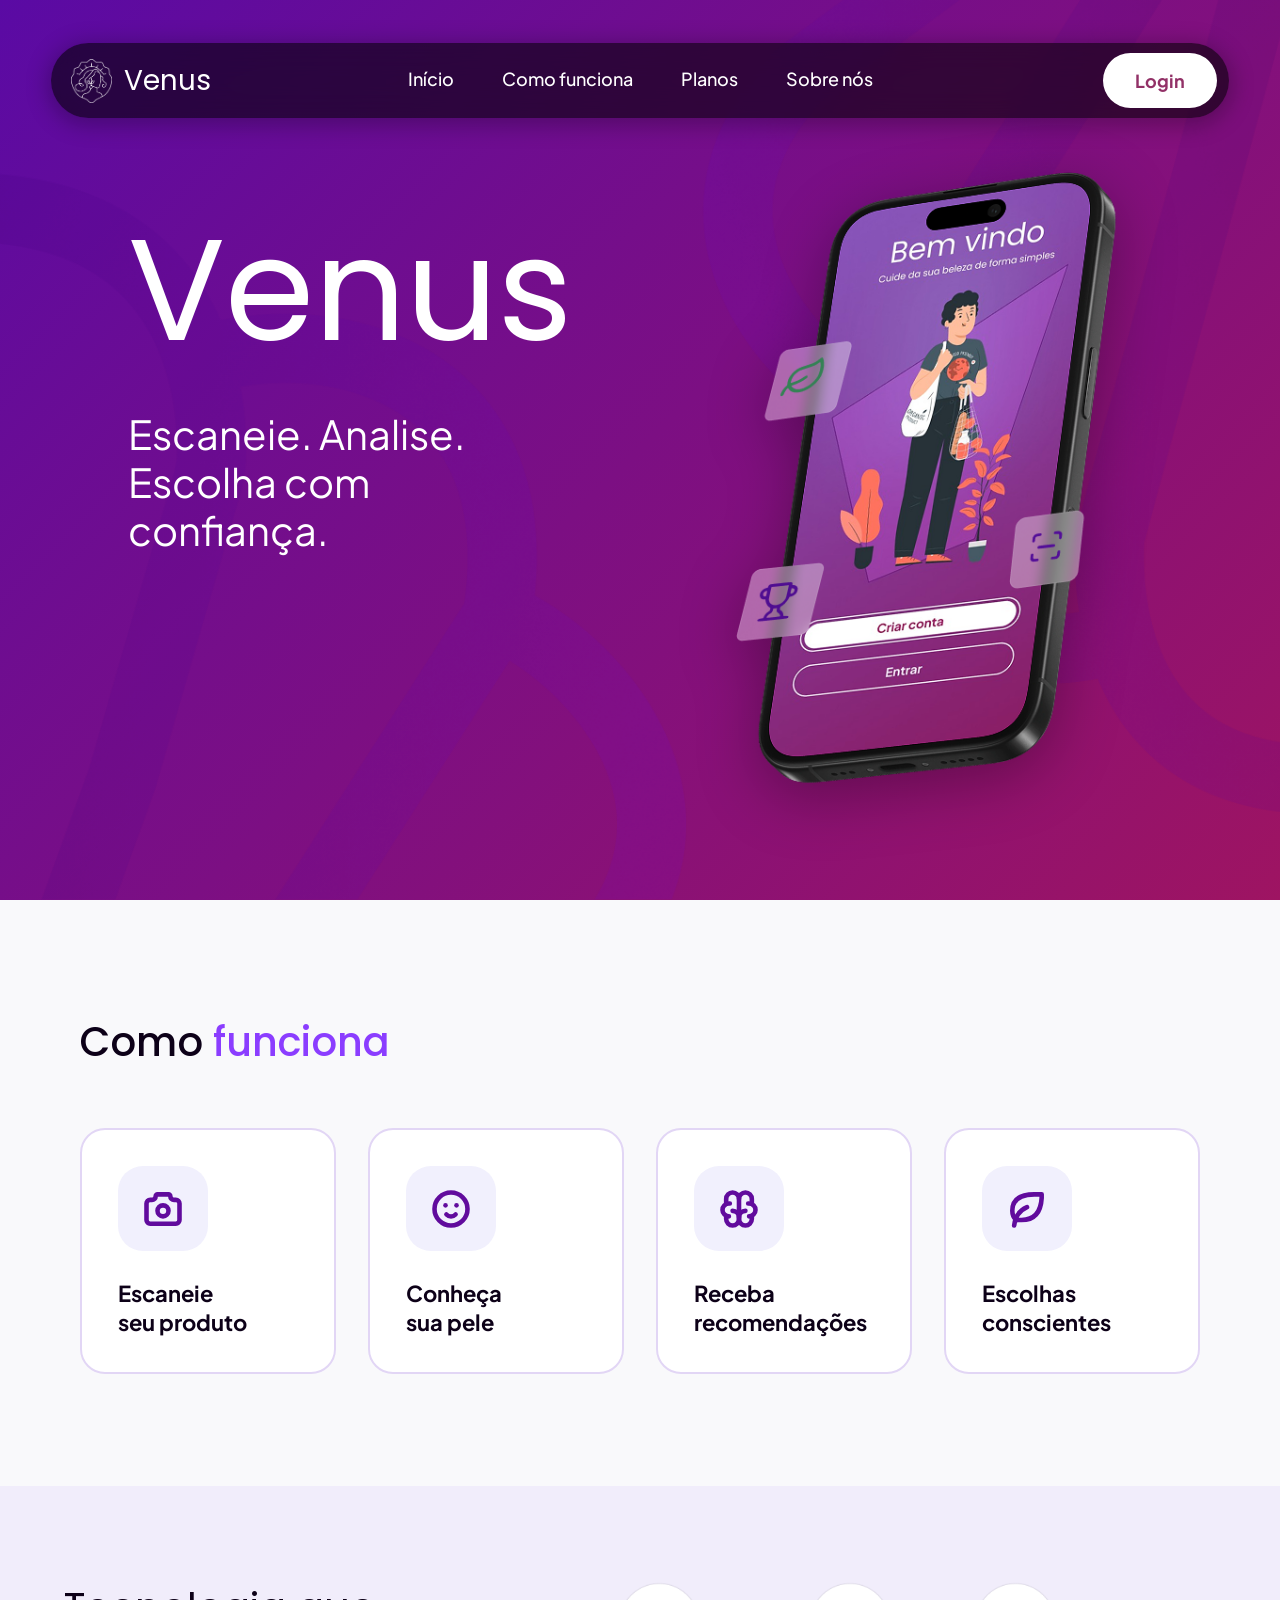
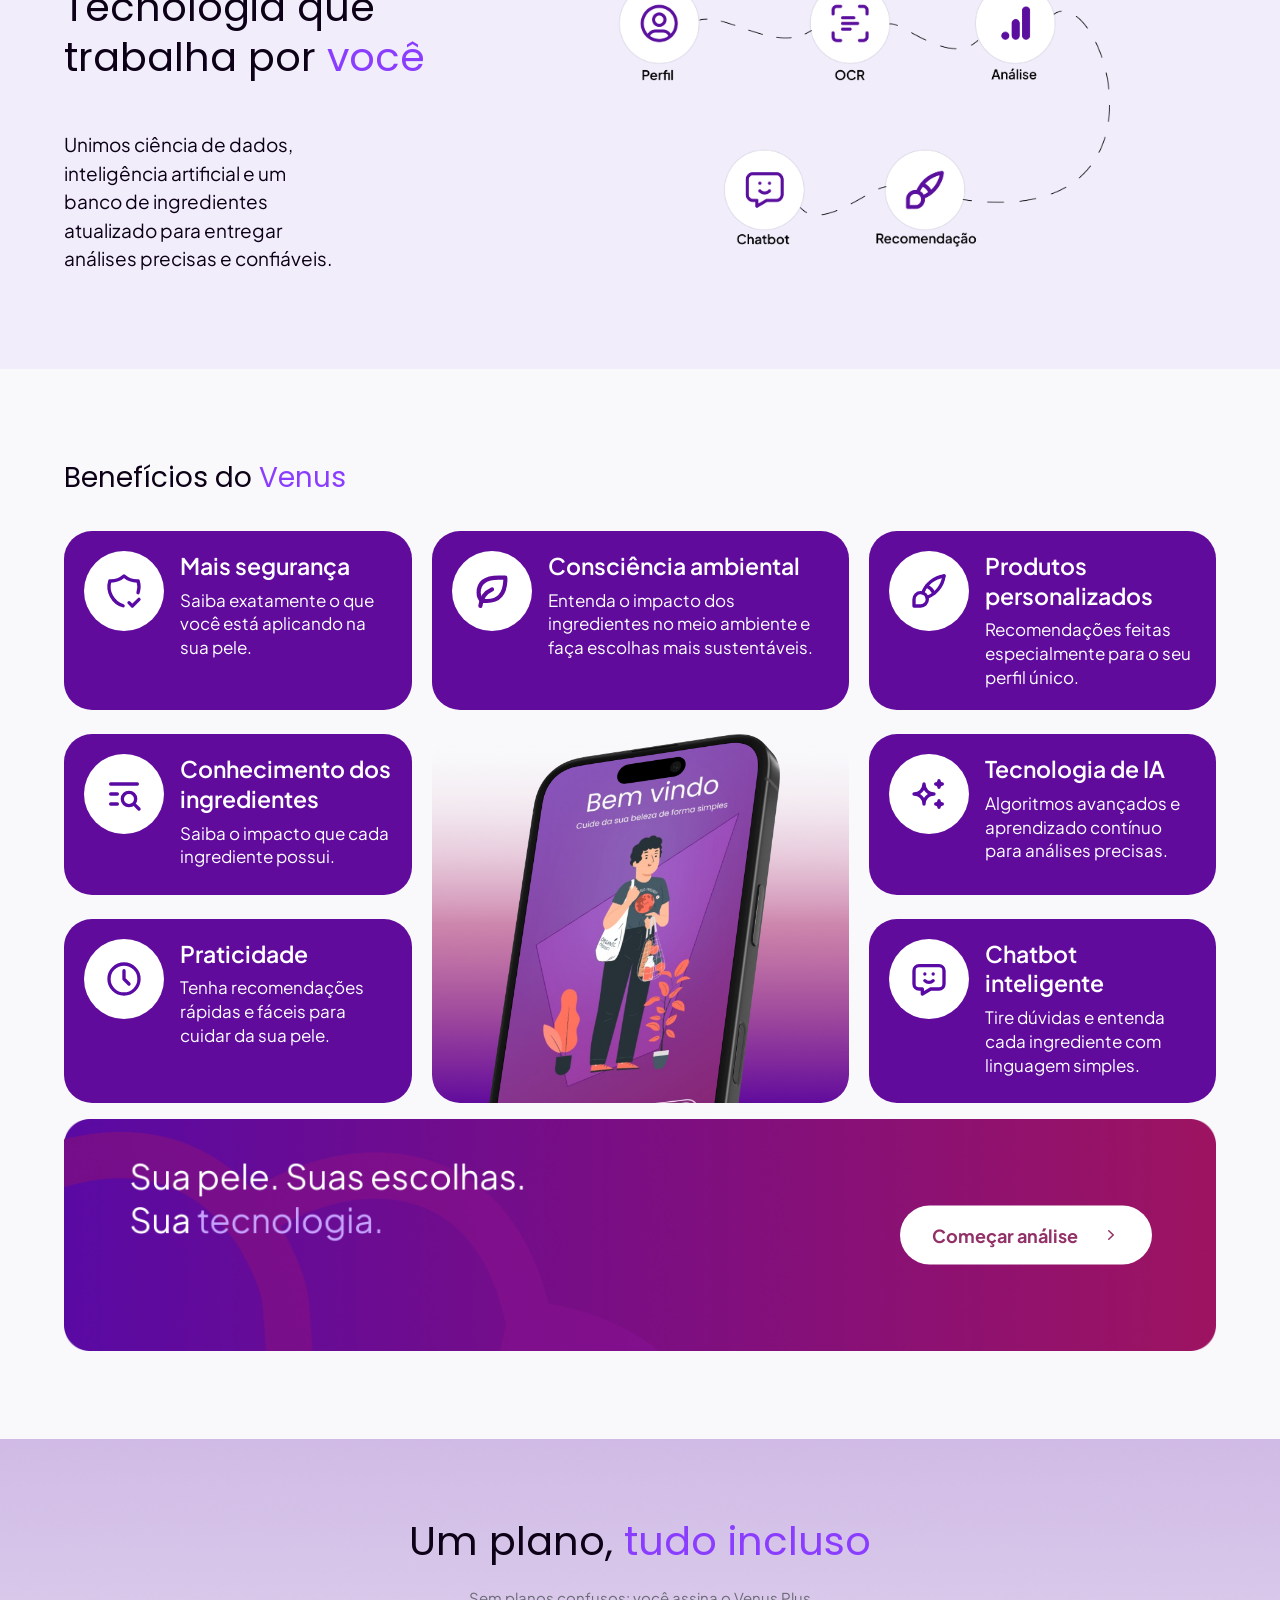
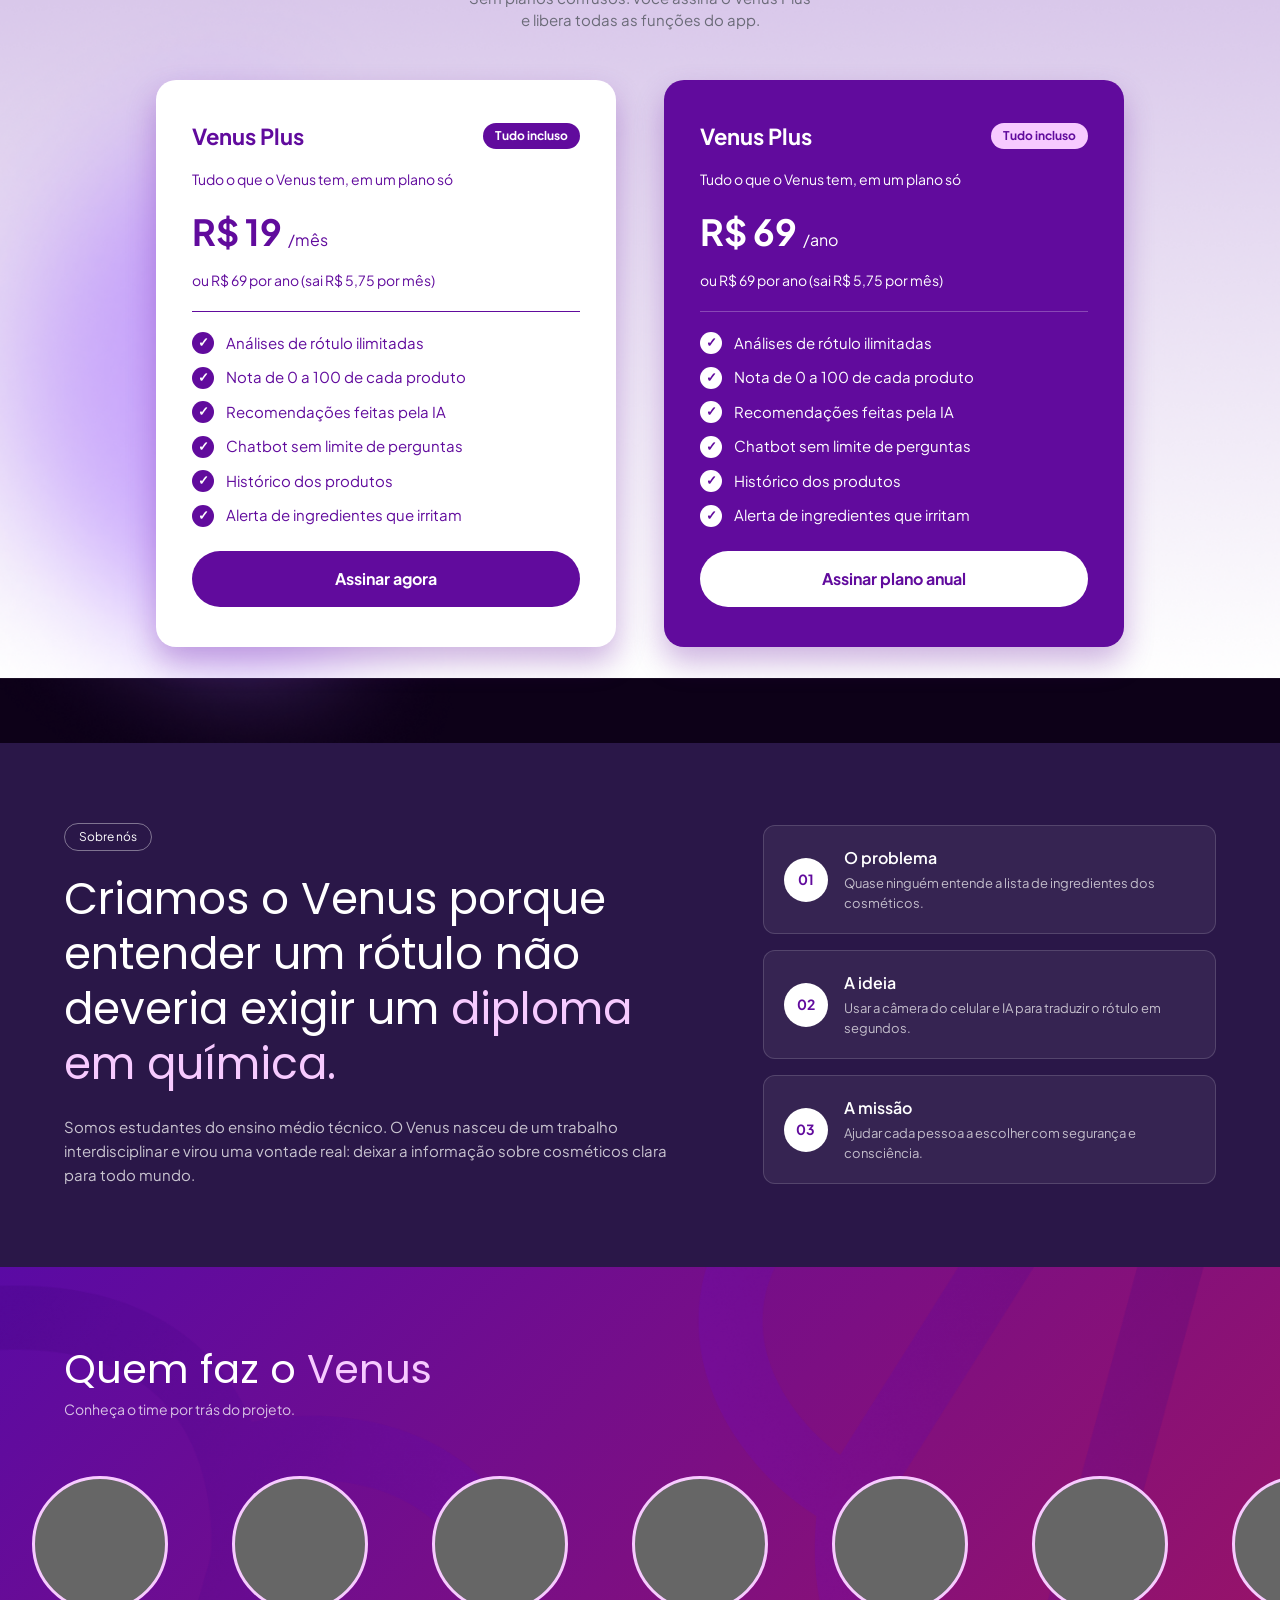
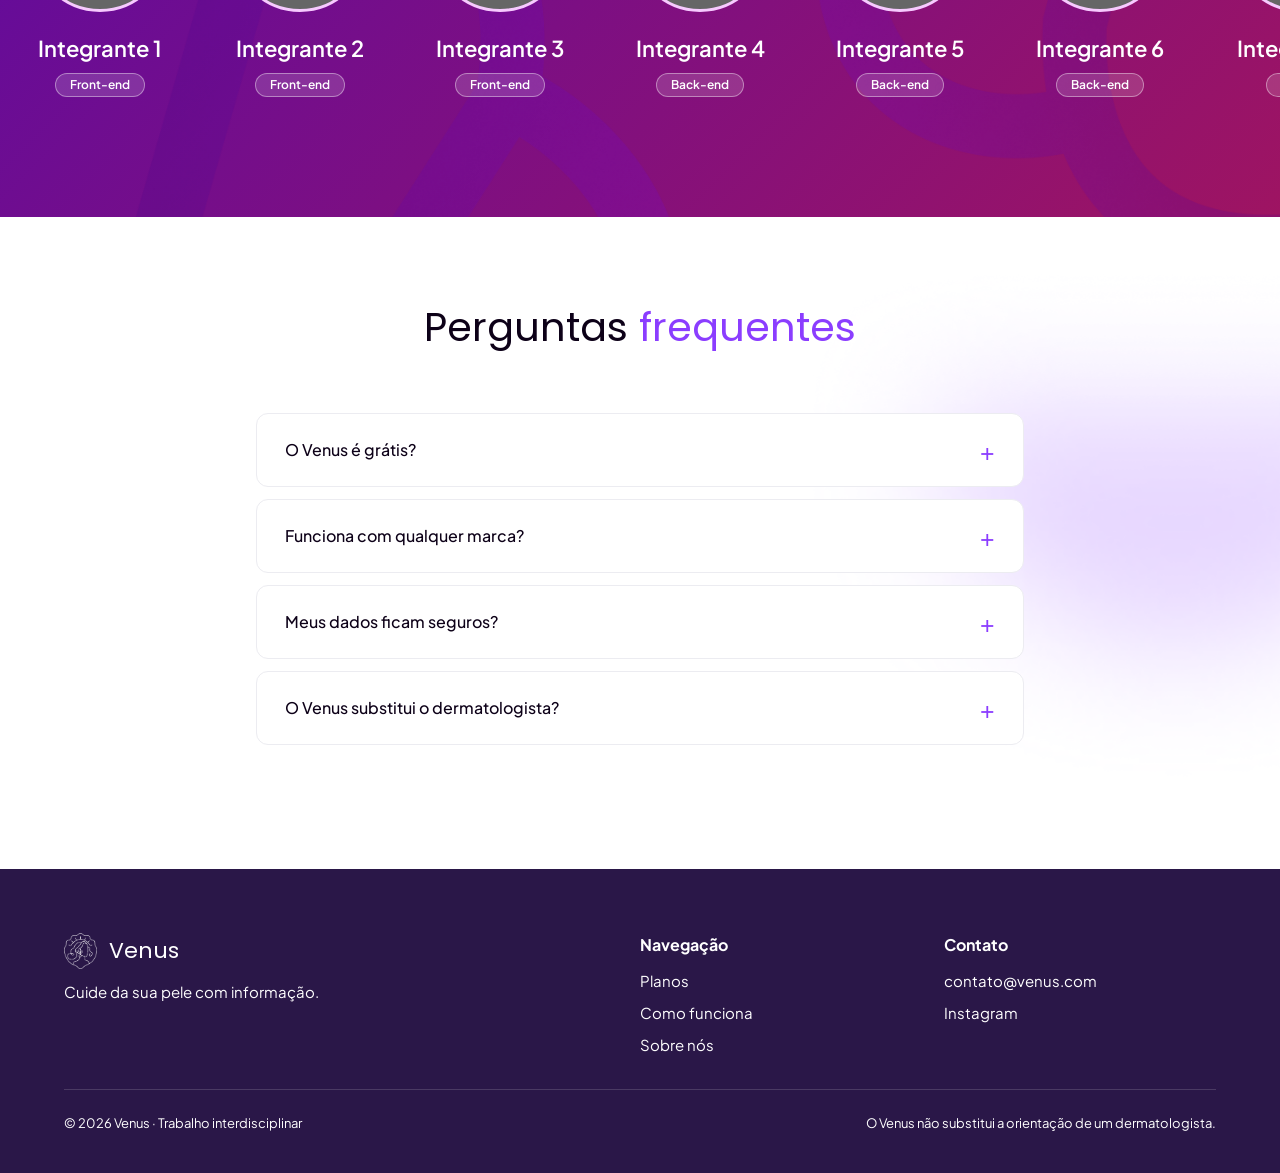
==== commit 14837ac6: "Merge ea4f6651358f07fdb5dbdcc8abf3592f87691ca7 into 3e1d5b4c55d0db95c0905dd531b0e1893a1679ed" ====
--- a/index.html
+++ b/index.html
@@ -6,39 +6,43 @@
   <meta name="description" content="Venus: escaneie o rótulo do seu cosmético, entenda os ingredientes e receba recomendações para a sua pele.">
   <title>Venus | Análise de cosméticos</title>
 
-  <link rel="stylesheet" href="https://fonts.googleapis.com/css2?family=Plus+Jakarta+Sans:wght@400;500;700&family=Poppins:wght@300;400;500;600&display=swap">
+  <link rel="stylesheet" href="https://fonts.googleapis.com/css2?family=Plus+Jakarta+Sans:wght@400;500;600;700&family=Poppins:wght@300;400;500;600&display=swap">
 
   <link rel="stylesheet" href="src/assets/css/global.css">
   <link rel="stylesheet" href="src/assets/css/style.css">
-
 </head>
 <body>
 
-  <header class="cabecalho">
+  <header id="cabecalho" class="cabecalho">
     <a href="#inicio" class="cabecalho__logo">
-      <img src="src/assets/img/logo.png" alt="Venus - voltar ao início" width="179" height="194">
+      <img src="src/assets/img/logo.png" alt="" width="179" height="194">
+      <span class="cabecalho__nome">Venus</span>
     </a>
 
-    <nav>
+    <input type="checkbox" id="menu-celular" class="cabecalho__toggle checkbox-escondido">
+
+    <nav id="menu-principal" class="cabecalho__nav">
       <ul class="menu">
+        <li><a class="menu__link" href="#inicio">Início</a></li>
+        <li><a class="menu__link" href="#como-funciona">Como funciona</a></li>
         <li><a class="menu__link" href="#planos">Planos</a></li>
-        <li><a class="menu__link" href="#como-funciona">Como funciona</a></li>
-        <li><a class="menu__link" href="#produtos">Produtos</a></li>
         <li><a class="menu__link" href="#sobre-nos">Sobre nós</a></li>
       </ul>
     </nav>
 
-    <a href="http://localhost:8080/Venus/login" class="btn btn--primario">Login</a>
+    <a href="#login" id="btn-login" class="btn btn--primario cabecalho__login">Login</a>
+
+    <label for="menu-celular" class="cabecalho__botao-menu" aria-label="Abrir menu">☰</label>
   </header>
 
-  <main>
+  <main id="conteudo">
 
     <section id="inicio" class="inicio">
       <div class="inicio__fundo"></div>
 
       <div class="inicio__container">
         <div class="inicio__conteudo">
-          <h1 class="inicio__titulo">Venus</h1>
+          <h1 id="titulo-inicio" class="inicio__titulo">Venus</h1>
           <p class="inicio__subtitulo">Escaneie. Analise.<br>Escolha com<br>confiança.</p>
         </div>
 
@@ -50,51 +54,51 @@
 
     <section id="como-funciona" class="como-funciona">
       <div class="como-funciona__container">
-        <h2 class="como-funciona__titulo">Como <span class="destaque">funciona</span></h2>
+        <h2 id="titulo-como-funciona" class="como-funciona__titulo">Como <span class="destaque">funciona</span></h2>
 
         <div class="como-funciona__grade">
 
-          <article class="etapa">
-            <div class="etapa__icone etapa__icone--roxo">
-              <img src="src/assets/img/camera.png" alt="" width="50" height="45">
+          <div class="etapa">
+            <div class="etapa__icone">
+              <img src="src/assets/img/icones-landing/camera.svg" alt="" width="24" height="24">
             </div>
             <h3 class="etapa__titulo">Escaneie<br>seu produto</h3>
             <p class="etapa__texto">Use a câmera do seu celular para escanear o rótulo do cosmético com tecnologia OCR avançada.</p>
-          </article>
-
-          <article class="etapa">
-            <div class="etapa__icone etapa__icone--cinza">
-              <img src="src/assets/img/emoji-feliz.png" alt="" width="57" height="57">
+          </div>
+
+          <div class="etapa">
+            <div class="etapa__icone">
+              <img src="src/assets/img/icones-landing/rosto-feliz.svg" alt="" width="24" height="24">
             </div>
             <h3 class="etapa__titulo">Conheça<br>sua pele</h3>
             <p class="etapa__texto">Informe seu tipo de pele, sensibilidades, objetivos e preferências para uma análise personalizada.</p>
-          </article>
-
-          <article class="etapa">
-            <div class="etapa__icone etapa__icone--roxo">
-              <img src="src/assets/img/cerebro.png" alt="" width="50" height="47">
+          </div>
+
+          <div class="etapa">
+            <div class="etapa__icone">
+              <img src="src/assets/img/icones-landing/cerebro.svg" alt="" width="24" height="24">
             </div>
             <h3 class="etapa__titulo">Receba<br>recomendações</h3>
             <p class="etapa__texto">Nossa IA analisa ingredientes, compara com seu perfil e gera recomendações inteligentes para você.</p>
-          </article>
-
-          <article class="etapa">
-            <div class="etapa__icone etapa__icone--verde">
-              <img src="src/assets/img/folha.png" alt="" width="57" height="57">
+          </div>
+
+          <div class="etapa">
+            <div class="etapa__icone">
+              <img src="src/assets/img/icones-landing/folha.svg" alt="" width="24" height="24">
             </div>
             <h3 class="etapa__titulo">Escolhas<br>conscientes</h3>
             <p class="etapa__texto">Entenda mais sobre seus produtos e faça escolhas melhores para você.</p>
-          </article>
-
-        </div>
-      </div>
-    </section>
-
-    <section class="tecnologia">
+          </div>
+
+        </div>
+      </div>
+    </section>
+
+    <section id="tecnologia" class="tecnologia">
       <div class="tecnologia__container">
 
         <div class="tecnologia__conteudo">
-          <h2 class="tecnologia__titulo">Tecnologia que<br>trabalha por <span class="destaque">você</span></h2>
+          <h2 id="titulo-tecnologia" class="tecnologia__titulo">Tecnologia que<br>trabalha por <span class="destaque">você</span></h2>
           <p class="tecnologia__texto">Unimos ciência de dados, inteligência artificial e um banco de ingredientes atualizado para entregar análises precisas e confiáveis.</p>
         </div>
 
@@ -105,7 +109,391 @@
       </div>
     </section>
 
+    <section id="beneficios" class="beneficios">
+      <div class="beneficios__container">
+        <h2 id="titulo-beneficios" class="beneficios__titulo">Benefícios do <span class="destaque">Venus</span></h2>
+
+        <div class="beneficios__grade">
+
+          <div class="beneficio">
+            <div class="beneficio__icone">
+              <img src="src/assets/img/icones-landing/seguranca.svg" alt="" width="24" height="24">
+            </div>
+            <div>
+              <h3 class="beneficio__titulo">Mais segurança</h3>
+              <p class="beneficio__texto">Saiba exatamente o que você está aplicando na sua pele.</p>
+            </div>
+          </div>
+
+          <div class="beneficio">
+            <div class="beneficio__icone">
+              <img src="src/assets/img/icones-landing/folha.svg" alt="" width="24" height="24">
+            </div>
+            <div>
+              <h3 class="beneficio__titulo">Consciência ambiental</h3>
+              <p class="beneficio__texto">Entenda o impacto dos ingredientes no meio ambiente e faça escolhas mais sustentáveis.</p>
+            </div>
+          </div>
+
+          <div class="beneficio">
+            <div class="beneficio__icone">
+              <img src="src/assets/img/icones-landing/personalizados.svg" alt="" width="24" height="24">
+            </div>
+            <div>
+              <h3 class="beneficio__titulo">Produtos personalizados</h3>
+              <p class="beneficio__texto">Recomendações feitas especialmente para o seu perfil único.</p>
+            </div>
+          </div>
+
+          <div class="beneficio">
+            <div class="beneficio__icone">
+              <img src="src/assets/img/icones-landing/conhecimento.svg" alt="" width="24" height="24">
+            </div>
+            <div>
+              <h3 class="beneficio__titulo">Conhecimento dos ingredientes</h3>
+              <p class="beneficio__texto">Saiba o impacto que cada ingrediente possui.</p>
+            </div>
+          </div>
+
+          <div class="beneficios__celular">
+            <img src="src/assets/img/celular-beneficios.png" alt="Tela do aplicativo Venus para escanear um produto" width="1824" height="1916">
+          </div>
+
+          <div class="beneficio">
+            <div class="beneficio__icone">
+              <img src="src/assets/img/icones-landing/ia.svg" alt="" width="24" height="24">
+            </div>
+            <div>
+              <h3 class="beneficio__titulo">Tecnologia de IA</h3>
+              <p class="beneficio__texto">Algoritmos avançados e aprendizado contínuo para análises precisas.</p>
+            </div>
+          </div>
+
+          <div class="beneficio">
+            <div class="beneficio__icone">
+              <img src="src/assets/img/icones-landing/praticidade.svg" alt="" width="24" height="24">
+            </div>
+            <div>
+              <h3 class="beneficio__titulo">Praticidade</h3>
+              <p class="beneficio__texto">Tenha recomendações rápidas e fáceis para cuidar da sua pele.</p>
+            </div>
+          </div>
+
+          <div class="beneficio">
+            <div class="beneficio__icone">
+              <img src="src/assets/img/icones-landing/chatbot.svg" alt="" width="24" height="24">
+            </div>
+            <div>
+              <h3 class="beneficio__titulo">Chatbot inteligente</h3>
+              <p class="beneficio__texto">Tire dúvidas e entenda cada ingrediente com linguagem simples.</p>
+            </div>
+          </div>
+
+        </div>
+
+        <div id="chamada" class="chamada">
+          <img class="chamada__imagem" src="src/assets/img/comecar-analise.png" alt="Sua pele. Suas escolhas. Sua tecnologia." width="2484" height="500">
+          <a href="#" id="btn-comecar-analise" class="btn btn--primario chamada__botao">
+            Começar análise
+            <img class="chamada__seta" src="src/assets/img/icones-landing/seta.svg" alt="" width="24" height="24">
+          </a>
+        </div>
+      </div>
+    </section>
+
+    <section id="planos" class="planos">
+      <div class="planos__container">
+        <h2 id="titulo-planos" class="planos__titulo">Um plano, <span class="destaque">tudo incluso</span></h2>
+        <p class="planos__subtitulo">Sem planos confusos: você assina o Venus Plus<br>e libera todas as funções do app.</p>
+
+        <div class="planos__grade">
+
+
+          <div id="plano-mensal" class="plano plano--claro">
+            <div class="plano__topo">
+              <h3 class="plano__nome">Venus Plus</h3>
+              <span class="plano__selo">Tudo incluso</span>
+            </div>
+            <p class="plano__descricao">Tudo o que o Venus tem, em um plano só</p>
+
+            <div class="plano__preco">
+              <p class="plano__valor">R$ 19 <span class="plano__periodo">/mês</span></p>
+              <p class="plano__obs">ou R$ 69 por ano (sai R$ 5,75 por mês)</p>
+            </div>
+
+            <ul class="plano__lista">
+              <li class="plano__item">Análises de rótulo ilimitadas</li>
+              <li class="plano__item">Nota de 0 a 100 de cada produto</li>
+              <li class="plano__item">Recomendações feitas pela IA</li>
+              <li class="plano__item">Chatbot sem limite de perguntas</li>
+              <li class="plano__item">Histórico dos produtos</li>
+              <li class="plano__item">Alerta de ingredientes que irritam</li>
+            </ul>
+
+            <a href="#" id="btn-assinar-mensal" class="btn plano__botao">Assinar agora</a>
+          </div>
+
+
+          <div id="plano-anual" class="plano">
+            <div class="plano__topo">
+              <h3 class="plano__nome">Venus Plus</h3>
+              <span class="plano__selo">Tudo incluso</span>
+            </div>
+            <p class="plano__descricao">Tudo o que o Venus tem, em um plano só</p>
+
+            <div class="plano__preco">
+              <p class="plano__valor">R$ 69 <span class="plano__periodo">/ano</span></p>
+              <p class="plano__obs">ou R$ 69 por ano (sai R$ 5,75 por mês)</p>
+            </div>
+
+            <ul class="plano__lista">
+              <li class="plano__item">Análises de rótulo ilimitadas</li>
+              <li class="plano__item">Nota de 0 a 100 de cada produto</li>
+              <li class="plano__item">Recomendações feitas pela IA</li>
+              <li class="plano__item">Chatbot sem limite de perguntas</li>
+              <li class="plano__item">Histórico dos produtos</li>
+              <li class="plano__item">Alerta de ingredientes que irritam</li>
+            </ul>
+
+            <a href="#" id="btn-assinar-anual" class="btn plano__botao">Assinar plano anual</a>
+          </div>
+
+        </div>
+      </div>
+    </section>
+
+    <section id="sobre-nos" class="sobre">
+      <div class="sobre__container">
+
+        <div class="sobre__conteudo">
+          <span class="sobre__etiqueta">Sobre nós</span>
+          <h2 id="titulo-sobre-nos" class="sobre__titulo">Criamos o Venus porque entender um rótulo não deveria exigir um <span class="sobre__destaque">diploma em química.</span></h2>
+          <p class="sobre__texto">Somos estudantes do ensino médio técnico. O Venus nasceu de um trabalho interdisciplinar e virou uma vontade real: deixar a informação sobre cosméticos clara para todo mundo.</p>
+        </div>
+
+        <ul class="sobre__lista">
+          <li class="sobre__item">
+            <span class="sobre__numero">01</span>
+            <div>
+              <h3 class="sobre__item-titulo">O problema</h3>
+              <p class="sobre__item-texto">Quase ninguém entende a lista de ingredientes dos cosméticos.</p>
+            </div>
+          </li>
+          <li class="sobre__item">
+            <span class="sobre__numero">02</span>
+            <div>
+              <h3 class="sobre__item-titulo">A ideia</h3>
+              <p class="sobre__item-texto">Usar a câmera do celular e IA para traduzir o rótulo em segundos.</p>
+            </div>
+          </li>
+          <li class="sobre__item">
+            <span class="sobre__numero">03</span>
+            <div>
+              <h3 class="sobre__item-titulo">A missão</h3>
+              <p class="sobre__item-texto">Ajudar cada pessoa a escolher com segurança e consciência.</p>
+            </div>
+          </li>
+        </ul>
+
+      </div>
+    </section>
+
+    <section id="equipe" class="equipe">
+      <div class="equipe__container">
+        <h2 id="titulo-equipe" class="equipe__titulo">Quem faz o <span class="equipe__destaque">Venus</span></h2>
+        <p class="equipe__subtitulo">Conheça o time por trás do projeto.</p>
+      </div>
+
+
+        <div id="faixa-equipe" class="equipe__faixa">
+          <div class="equipe__trilho">
+            <ul class="equipe__lista">
+              <li class="integrante">
+                <div class="integrante__foto"></div>
+                <h3 class="integrante__nome">Integrante 1</h3>
+                <span class="integrante__funcao">Front-end</span>
+              </li>
+              <li class="integrante">
+                <div class="integrante__foto"></div>
+                <h3 class="integrante__nome">Integrante 2</h3>
+                <span class="integrante__funcao">Front-end</span>
+              </li>
+              <li class="integrante">
+                <div class="integrante__foto"></div>
+                <h3 class="integrante__nome">Integrante 3</h3>
+                <span class="integrante__funcao">Front-end</span>
+              </li>
+              <li class="integrante">
+                <div class="integrante__foto"></div>
+                <h3 class="integrante__nome">Integrante 4</h3>
+                <span class="integrante__funcao">Back-end</span>
+              </li>
+              <li class="integrante">
+                <div class="integrante__foto"></div>
+                <h3 class="integrante__nome">Integrante 5</h3>
+                <span class="integrante__funcao">Back-end</span>
+              </li>
+              <li class="integrante">
+                <div class="integrante__foto"></div>
+                <h3 class="integrante__nome">Integrante 6</h3>
+                <span class="integrante__funcao">Back-end</span>
+              </li>
+              <li class="integrante">
+                <div class="integrante__foto"></div>
+                <h3 class="integrante__nome">Integrante 7</h3>
+                <span class="integrante__funcao">Dados</span>
+              </li>
+              <li class="integrante">
+                <div class="integrante__foto"></div>
+                <h3 class="integrante__nome">Integrante 8</h3>
+                <span class="integrante__funcao">Dados</span>
+              </li>
+              <li class="integrante">
+                <div class="integrante__foto"></div>
+                <h3 class="integrante__nome">Integrante 9</h3>
+                <span class="integrante__funcao">Design</span>
+              </li>
+              <li class="integrante">
+                <div class="integrante__foto"></div>
+                <h3 class="integrante__nome">Integrante 10</h3>
+                <span class="integrante__funcao">Design</span>
+              </li>
+              <li class="integrante">
+                <div class="integrante__foto"></div>
+                <h3 class="integrante__nome">Integrante 11</h3>
+                <span class="integrante__funcao">Pesquisa</span>
+              </li>
+            </ul>
+
+
+            <ul class="equipe__lista" aria-hidden="true">
+              <li class="integrante">
+                <div class="integrante__foto"></div>
+                <h3 class="integrante__nome">Integrante 1</h3>
+                <span class="integrante__funcao">Front-end</span>
+              </li>
+              <li class="integrante">
+                <div class="integrante__foto"></div>
+                <h3 class="integrante__nome">Integrante 2</h3>
+                <span class="integrante__funcao">Front-end</span>
+              </li>
+              <li class="integrante">
+                <div class="integrante__foto"></div>
+                <h3 class="integrante__nome">Integrante 3</h3>
+                <span class="integrante__funcao">Front-end</span>
+              </li>
+              <li class="integrante">
+                <div class="integrante__foto"></div>
+                <h3 class="integrante__nome">Integrante 4</h3>
+                <span class="integrante__funcao">Back-end</span>
+              </li>
+              <li class="integrante">
+                <div class="integrante__foto"></div>
+                <h3 class="integrante__nome">Integrante 5</h3>
+                <span class="integrante__funcao">Back-end</span>
+              </li>
+              <li class="integrante">
+                <div class="integrante__foto"></div>
+                <h3 class="integrante__nome">Integrante 6</h3>
+                <span class="integrante__funcao">Back-end</span>
+              </li>
+              <li class="integrante">
+                <div class="integrante__foto"></div>
+                <h3 class="integrante__nome">Integrante 7</h3>
+                <span class="integrante__funcao">Dados</span>
+              </li>
+              <li class="integrante">
+                <div class="integrante__foto"></div>
+                <h3 class="integrante__nome">Integrante 8</h3>
+                <span class="integrante__funcao">Dados</span>
+              </li>
+              <li class="integrante">
+                <div class="integrante__foto"></div>
+                <h3 class="integrante__nome">Integrante 9</h3>
+                <span class="integrante__funcao">Design</span>
+              </li>
+              <li class="integrante">
+                <div class="integrante__foto"></div>
+                <h3 class="integrante__nome">Integrante 10</h3>
+                <span class="integrante__funcao">Design</span>
+              </li>
+              <li class="integrante">
+                <div class="integrante__foto"></div>
+                <h3 class="integrante__nome">Integrante 11</h3>
+                <span class="integrante__funcao">Pesquisa</span>
+              </li>
+            </ul>
+          </div>
+        </div>
+    </section>
+
+    <section id="perguntas" class="perguntas">
+      <div class="perguntas__container">
+        <h2 id="titulo-perguntas" class="perguntas__titulo">Perguntas <span class="destaque">frequentes</span></h2>
+
+
+        <div class="pergunta">
+          <input type="checkbox" id="pergunta-1" class="pergunta__toggle checkbox-escondido">
+          <label for="pergunta-1" class="pergunta__titulo">O Venus é grátis?</label>
+          <p class="pergunta__resposta">Você pode criar a conta e conhecer o app. Para usar todas as funções, é só assinar o Venus Plus: R$ 19 por mês ou R$ 69 por ano.</p>
+        </div>
+
+        <div class="pergunta">
+          <input type="checkbox" id="pergunta-2" class="pergunta__toggle checkbox-escondido">
+          <label for="pergunta-2" class="pergunta__titulo">Funciona com qualquer marca?</label>
+          <p class="pergunta__resposta">Sim. O Venus lê o rótulo do produto, então funciona com cosméticos de qualquer marca, desde que a lista de ingredientes esteja legível.</p>
+        </div>
+
+        <div class="pergunta">
+          <input type="checkbox" id="pergunta-3" class="pergunta__toggle checkbox-escondido">
+          <label for="pergunta-3" class="pergunta__titulo">Meus dados ficam seguros?</label>
+          <p class="pergunta__resposta">Sim. Seguimos a LGPD: seus dados são usados só para personalizar as análises e não são vendidos para ninguém.</p>
+        </div>
+
+        <div class="pergunta">
+          <input type="checkbox" id="pergunta-4" class="pergunta__toggle checkbox-escondido">
+          <label for="pergunta-4" class="pergunta__titulo">O Venus substitui o dermatologista?</label>
+          <p class="pergunta__resposta">Não. O Venus ajuda você a entender seus produtos, mas não faz diagnóstico. Para qualquer problema de pele, procure um dermatologista.</p>
+        </div>
+      </div>
+    </section>
+
   </main>
+
+  <footer id="rodape" class="rodape">
+    <div class="rodape__container">
+      <div class="rodape__marca">
+        <a href="#inicio" class="rodape__logo">
+          <img src="src/assets/img/logo.png" alt="" width="179" height="194">
+          <span class="rodape__nome">Venus</span>
+        </a>
+        <p class="rodape__frase">Cuide da sua pele com informação.</p>
+      </div>
+
+      <div class="rodape__coluna">
+        <h2 class="rodape__titulo">Navegação</h2>
+        <ul class="rodape__lista">
+          <li><a class="rodape__link" href="#planos">Planos</a></li>
+          <li><a class="rodape__link" href="#como-funciona">Como funciona</a></li>
+          <li><a class="rodape__link" href="#sobre-nos">Sobre nós</a></li>
+        </ul>
+      </div>
+
+
+      <div class="rodape__coluna">
+        <h2 class="rodape__titulo">Contato</h2>
+        <ul class="rodape__lista">
+          <li><a class="rodape__link" href="mailto:contato@venus.com">contato@venus.com</a></li>
+          <li><a class="rodape__link" href="#">Instagram</a></li>
+        </ul>
+      </div>
+    </div>
+
+    <div class="rodape__final">
+      <p>&copy; 2026 Venus · Trabalho interdisciplinar</p>
+      <p>O Venus não substitui a orientação de um dermatologista.</p>
+    </div>
+  </footer>
 
 </body>
 </html>
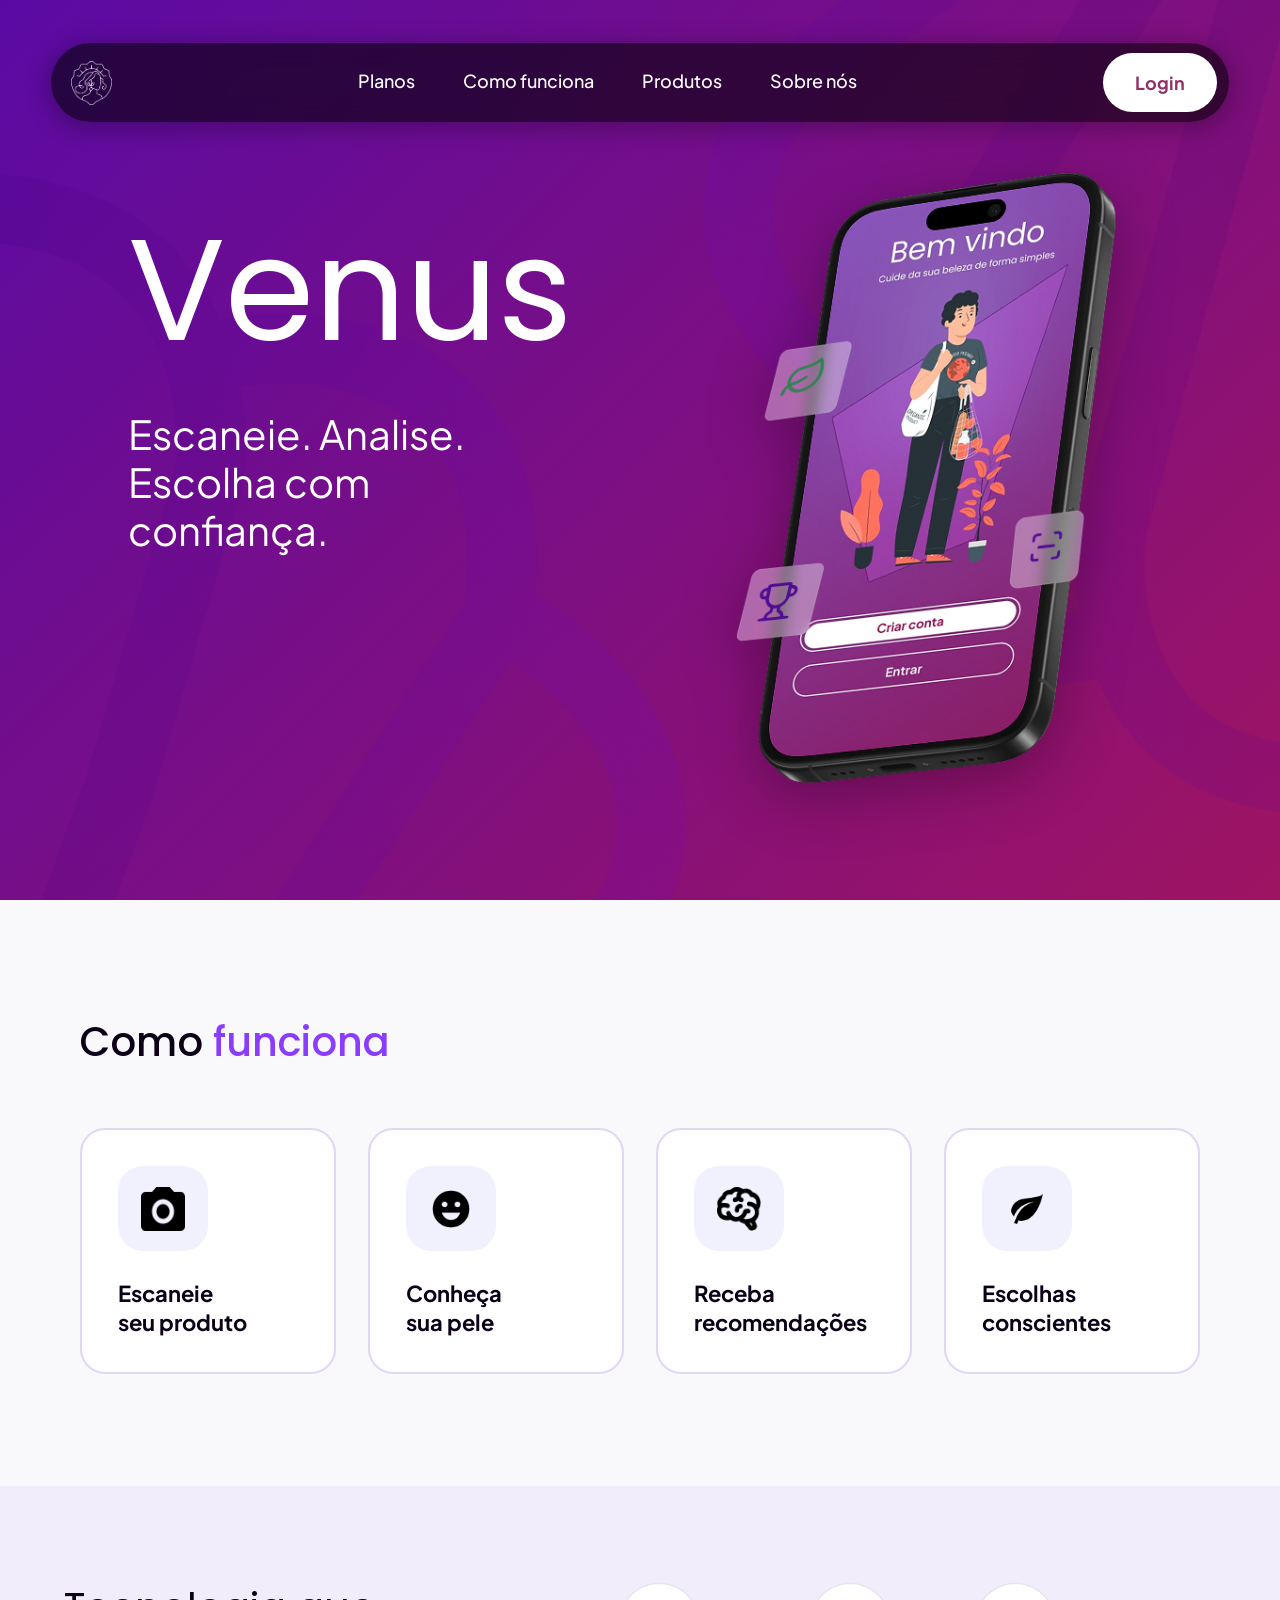
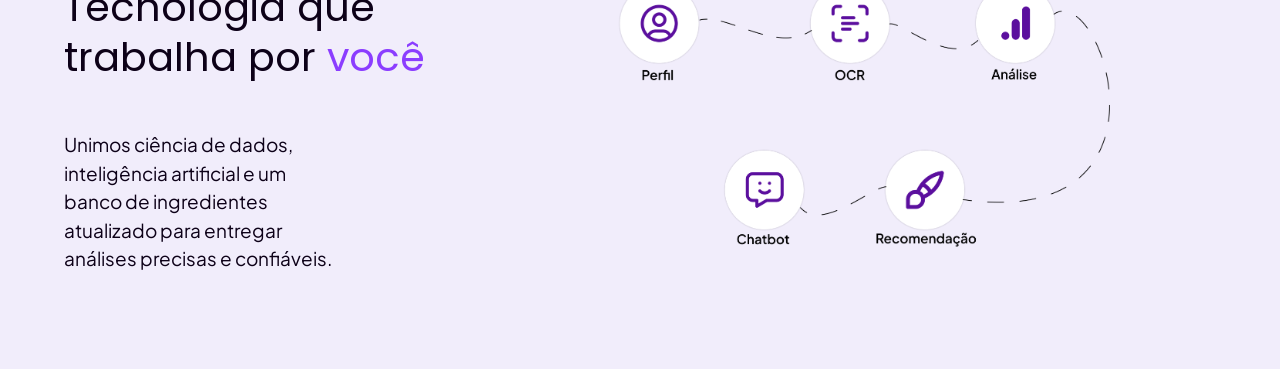
==== commit a9f977fb: "Merge branch 'correcao_erros2' of https://github.com/Venus-System/Venus-1ANO-CRUD into correcao_erro" ====
--- a/index.html
+++ b/index.html
@@ -6,43 +6,39 @@
   <meta name="description" content="Venus: escaneie o rótulo do seu cosmético, entenda os ingredientes e receba recomendações para a sua pele.">
   <title>Venus | Análise de cosméticos</title>
 
-  <link rel="stylesheet" href="https://fonts.googleapis.com/css2?family=Plus+Jakarta+Sans:wght@400;500;600;700&family=Poppins:wght@300;400;500;600&display=swap">
+  <link rel="stylesheet" href="https://fonts.googleapis.com/css2?family=Plus+Jakarta+Sans:wght@400;500;700&family=Poppins:wght@300;400;500;600&display=swap">
 
   <link rel="stylesheet" href="src/assets/css/global.css">
   <link rel="stylesheet" href="src/assets/css/style.css">
+
 </head>
 <body>
 
-  <header id="cabecalho" class="cabecalho">
+  <header class="cabecalho">
     <a href="#inicio" class="cabecalho__logo">
-      <img src="src/assets/img/logo.png" alt="" width="179" height="194">
-      <span class="cabecalho__nome">Venus</span>
+      <img src="src/assets/img/logo.png" alt="Venus - voltar ao início" width="179" height="194">
     </a>
 
-    <input type="checkbox" id="menu-celular" class="cabecalho__toggle checkbox-escondido">
-
-    <nav id="menu-principal" class="cabecalho__nav">
+    <nav>
       <ul class="menu">
-        <li><a class="menu__link" href="#inicio">Início</a></li>
+        <li><a class="menu__link" href="#planos">Planos</a></li>
         <li><a class="menu__link" href="#como-funciona">Como funciona</a></li>
-        <li><a class="menu__link" href="#planos">Planos</a></li>
+        <li><a class="menu__link" href="#produtos">Produtos</a></li>
         <li><a class="menu__link" href="#sobre-nos">Sobre nós</a></li>
       </ul>
     </nav>
 
-    <a href="#login" id="btn-login" class="btn btn--primario cabecalho__login">Login</a>
-
-    <label for="menu-celular" class="cabecalho__botao-menu" aria-label="Abrir menu">☰</label>
+    <a href="http://localhost:8080/Venus/login" class="btn btn--primario">Login</a>
   </header>
 
-  <main id="conteudo">
+  <main>
 
     <section id="inicio" class="inicio">
       <div class="inicio__fundo"></div>
 
       <div class="inicio__container">
         <div class="inicio__conteudo">
-          <h1 id="titulo-inicio" class="inicio__titulo">Venus</h1>
+          <h1 class="inicio__titulo">Venus</h1>
           <p class="inicio__subtitulo">Escaneie. Analise.<br>Escolha com<br>confiança.</p>
         </div>
 
@@ -54,51 +50,51 @@
 
     <section id="como-funciona" class="como-funciona">
       <div class="como-funciona__container">
-        <h2 id="titulo-como-funciona" class="como-funciona__titulo">Como <span class="destaque">funciona</span></h2>
+        <h2 class="como-funciona__titulo">Como <span class="destaque">funciona</span></h2>
 
         <div class="como-funciona__grade">
 
-          <div class="etapa">
-            <div class="etapa__icone">
-              <img src="src/assets/img/icones-landing/camera.svg" alt="" width="24" height="24">
+          <article class="etapa">
+            <div class="etapa__icone etapa__icone--roxo">
+              <img src="src/assets/img/camera.png" alt="" width="50" height="45">
             </div>
             <h3 class="etapa__titulo">Escaneie<br>seu produto</h3>
             <p class="etapa__texto">Use a câmera do seu celular para escanear o rótulo do cosmético com tecnologia OCR avançada.</p>
-          </div>
+          </article>
 
-          <div class="etapa">
-            <div class="etapa__icone">
-              <img src="src/assets/img/icones-landing/rosto-feliz.svg" alt="" width="24" height="24">
+          <article class="etapa">
+            <div class="etapa__icone etapa__icone--cinza">
+              <img src="src/assets/img/emoji-feliz.png" alt="" width="57" height="57">
             </div>
             <h3 class="etapa__titulo">Conheça<br>sua pele</h3>
             <p class="etapa__texto">Informe seu tipo de pele, sensibilidades, objetivos e preferências para uma análise personalizada.</p>
-          </div>
+          </article>
 
-          <div class="etapa">
-            <div class="etapa__icone">
-              <img src="src/assets/img/icones-landing/cerebro.svg" alt="" width="24" height="24">
+          <article class="etapa">
+            <div class="etapa__icone etapa__icone--roxo">
+              <img src="src/assets/img/cerebro.png" alt="" width="50" height="47">
             </div>
             <h3 class="etapa__titulo">Receba<br>recomendações</h3>
             <p class="etapa__texto">Nossa IA analisa ingredientes, compara com seu perfil e gera recomendações inteligentes para você.</p>
-          </div>
+          </article>
 
-          <div class="etapa">
-            <div class="etapa__icone">
-              <img src="src/assets/img/icones-landing/folha.svg" alt="" width="24" height="24">
+          <article class="etapa">
+            <div class="etapa__icone etapa__icone--verde">
+              <img src="src/assets/img/folha.png" alt="" width="57" height="57">
             </div>
             <h3 class="etapa__titulo">Escolhas<br>conscientes</h3>
             <p class="etapa__texto">Entenda mais sobre seus produtos e faça escolhas melhores para você.</p>
-          </div>
+          </article>
 
         </div>
       </div>
     </section>
 
-    <section id="tecnologia" class="tecnologia">
+    <section class="tecnologia">
       <div class="tecnologia__container">
 
         <div class="tecnologia__conteudo">
-          <h2 id="titulo-tecnologia" class="tecnologia__titulo">Tecnologia que<br>trabalha por <span class="destaque">você</span></h2>
+          <h2 class="tecnologia__titulo">Tecnologia que<br>trabalha por <span class="destaque">você</span></h2>
           <p class="tecnologia__texto">Unimos ciência de dados, inteligência artificial e um banco de ingredientes atualizado para entregar análises precisas e confiáveis.</p>
         </div>
 
@@ -109,391 +105,7 @@
       </div>
     </section>
 
-    <section id="beneficios" class="beneficios">
-      <div class="beneficios__container">
-        <h2 id="titulo-beneficios" class="beneficios__titulo">Benefícios do <span class="destaque">Venus</span></h2>
-
-        <div class="beneficios__grade">
-
-          <div class="beneficio">
-            <div class="beneficio__icone">
-              <img src="src/assets/img/icones-landing/seguranca.svg" alt="" width="24" height="24">
-            </div>
-            <div>
-              <h3 class="beneficio__titulo">Mais segurança</h3>
-              <p class="beneficio__texto">Saiba exatamente o que você está aplicando na sua pele.</p>
-            </div>
-          </div>
-
-          <div class="beneficio">
-            <div class="beneficio__icone">
-              <img src="src/assets/img/icones-landing/folha.svg" alt="" width="24" height="24">
-            </div>
-            <div>
-              <h3 class="beneficio__titulo">Consciência ambiental</h3>
-              <p class="beneficio__texto">Entenda o impacto dos ingredientes no meio ambiente e faça escolhas mais sustentáveis.</p>
-            </div>
-          </div>
-
-          <div class="beneficio">
-            <div class="beneficio__icone">
-              <img src="src/assets/img/icones-landing/personalizados.svg" alt="" width="24" height="24">
-            </div>
-            <div>
-              <h3 class="beneficio__titulo">Produtos personalizados</h3>
-              <p class="beneficio__texto">Recomendações feitas especialmente para o seu perfil único.</p>
-            </div>
-          </div>
-
-          <div class="beneficio">
-            <div class="beneficio__icone">
-              <img src="src/assets/img/icones-landing/conhecimento.svg" alt="" width="24" height="24">
-            </div>
-            <div>
-              <h3 class="beneficio__titulo">Conhecimento dos ingredientes</h3>
-              <p class="beneficio__texto">Saiba o impacto que cada ingrediente possui.</p>
-            </div>
-          </div>
-
-          <div class="beneficios__celular">
-            <img src="src/assets/img/celular-beneficios.png" alt="Tela do aplicativo Venus para escanear um produto" width="1824" height="1916">
-          </div>
-
-          <div class="beneficio">
-            <div class="beneficio__icone">
-              <img src="src/assets/img/icones-landing/ia.svg" alt="" width="24" height="24">
-            </div>
-            <div>
-              <h3 class="beneficio__titulo">Tecnologia de IA</h3>
-              <p class="beneficio__texto">Algoritmos avançados e aprendizado contínuo para análises precisas.</p>
-            </div>
-          </div>
-
-          <div class="beneficio">
-            <div class="beneficio__icone">
-              <img src="src/assets/img/icones-landing/praticidade.svg" alt="" width="24" height="24">
-            </div>
-            <div>
-              <h3 class="beneficio__titulo">Praticidade</h3>
-              <p class="beneficio__texto">Tenha recomendações rápidas e fáceis para cuidar da sua pele.</p>
-            </div>
-          </div>
-
-          <div class="beneficio">
-            <div class="beneficio__icone">
-              <img src="src/assets/img/icones-landing/chatbot.svg" alt="" width="24" height="24">
-            </div>
-            <div>
-              <h3 class="beneficio__titulo">Chatbot inteligente</h3>
-              <p class="beneficio__texto">Tire dúvidas e entenda cada ingrediente com linguagem simples.</p>
-            </div>
-          </div>
-
-        </div>
-
-        <div id="chamada" class="chamada">
-          <img class="chamada__imagem" src="src/assets/img/comecar-analise.png" alt="Sua pele. Suas escolhas. Sua tecnologia." width="2484" height="500">
-          <a href="#" id="btn-comecar-analise" class="btn btn--primario chamada__botao">
-            Começar análise
-            <img class="chamada__seta" src="src/assets/img/icones-landing/seta.svg" alt="" width="24" height="24">
-          </a>
-        </div>
-      </div>
-    </section>
-
-    <section id="planos" class="planos">
-      <div class="planos__container">
-        <h2 id="titulo-planos" class="planos__titulo">Um plano, <span class="destaque">tudo incluso</span></h2>
-        <p class="planos__subtitulo">Sem planos confusos: você assina o Venus Plus<br>e libera todas as funções do app.</p>
-
-        <div class="planos__grade">
-
-
-          <div id="plano-mensal" class="plano plano--claro">
-            <div class="plano__topo">
-              <h3 class="plano__nome">Venus Plus</h3>
-              <span class="plano__selo">Tudo incluso</span>
-            </div>
-            <p class="plano__descricao">Tudo o que o Venus tem, em um plano só</p>
-
-            <div class="plano__preco">
-              <p class="plano__valor">R$ 19 <span class="plano__periodo">/mês</span></p>
-              <p class="plano__obs">ou R$ 69 por ano (sai R$ 5,75 por mês)</p>
-            </div>
-
-            <ul class="plano__lista">
-              <li class="plano__item">Análises de rótulo ilimitadas</li>
-              <li class="plano__item">Nota de 0 a 100 de cada produto</li>
-              <li class="plano__item">Recomendações feitas pela IA</li>
-              <li class="plano__item">Chatbot sem limite de perguntas</li>
-              <li class="plano__item">Histórico dos produtos</li>
-              <li class="plano__item">Alerta de ingredientes que irritam</li>
-            </ul>
-
-            <a href="#" id="btn-assinar-mensal" class="btn plano__botao">Assinar agora</a>
-          </div>
-
-
-          <div id="plano-anual" class="plano">
-            <div class="plano__topo">
-              <h3 class="plano__nome">Venus Plus</h3>
-              <span class="plano__selo">Tudo incluso</span>
-            </div>
-            <p class="plano__descricao">Tudo o que o Venus tem, em um plano só</p>
-
-            <div class="plano__preco">
-              <p class="plano__valor">R$ 69 <span class="plano__periodo">/ano</span></p>
-              <p class="plano__obs">ou R$ 69 por ano (sai R$ 5,75 por mês)</p>
-            </div>
-
-            <ul class="plano__lista">
-              <li class="plano__item">Análises de rótulo ilimitadas</li>
-              <li class="plano__item">Nota de 0 a 100 de cada produto</li>
-              <li class="plano__item">Recomendações feitas pela IA</li>
-              <li class="plano__item">Chatbot sem limite de perguntas</li>
-              <li class="plano__item">Histórico dos produtos</li>
-              <li class="plano__item">Alerta de ingredientes que irritam</li>
-            </ul>
-
-            <a href="#" id="btn-assinar-anual" class="btn plano__botao">Assinar plano anual</a>
-          </div>
-
-        </div>
-      </div>
-    </section>
-
-    <section id="sobre-nos" class="sobre">
-      <div class="sobre__container">
-
-        <div class="sobre__conteudo">
-          <span class="sobre__etiqueta">Sobre nós</span>
-          <h2 id="titulo-sobre-nos" class="sobre__titulo">Criamos o Venus porque entender um rótulo não deveria exigir um <span class="sobre__destaque">diploma em química.</span></h2>
-          <p class="sobre__texto">Somos estudantes do ensino médio técnico. O Venus nasceu de um trabalho interdisciplinar e virou uma vontade real: deixar a informação sobre cosméticos clara para todo mundo.</p>
-        </div>
-
-        <ul class="sobre__lista">
-          <li class="sobre__item">
-            <span class="sobre__numero">01</span>
-            <div>
-              <h3 class="sobre__item-titulo">O problema</h3>
-              <p class="sobre__item-texto">Quase ninguém entende a lista de ingredientes dos cosméticos.</p>
-            </div>
-          </li>
-          <li class="sobre__item">
-            <span class="sobre__numero">02</span>
-            <div>
-              <h3 class="sobre__item-titulo">A ideia</h3>
-              <p class="sobre__item-texto">Usar a câmera do celular e IA para traduzir o rótulo em segundos.</p>
-            </div>
-          </li>
-          <li class="sobre__item">
-            <span class="sobre__numero">03</span>
-            <div>
-              <h3 class="sobre__item-titulo">A missão</h3>
-              <p class="sobre__item-texto">Ajudar cada pessoa a escolher com segurança e consciência.</p>
-            </div>
-          </li>
-        </ul>
-
-      </div>
-    </section>
-
-    <section id="equipe" class="equipe">
-      <div class="equipe__container">
-        <h2 id="titulo-equipe" class="equipe__titulo">Quem faz o <span class="equipe__destaque">Venus</span></h2>
-        <p class="equipe__subtitulo">Conheça o time por trás do projeto.</p>
-      </div>
-
-
-        <div id="faixa-equipe" class="equipe__faixa">
-          <div class="equipe__trilho">
-            <ul class="equipe__lista">
-              <li class="integrante">
-                <div class="integrante__foto"></div>
-                <h3 class="integrante__nome">Integrante 1</h3>
-                <span class="integrante__funcao">Front-end</span>
-              </li>
-              <li class="integrante">
-                <div class="integrante__foto"></div>
-                <h3 class="integrante__nome">Integrante 2</h3>
-                <span class="integrante__funcao">Front-end</span>
-              </li>
-              <li class="integrante">
-                <div class="integrante__foto"></div>
-                <h3 class="integrante__nome">Integrante 3</h3>
-                <span class="integrante__funcao">Front-end</span>
-              </li>
-              <li class="integrante">
-                <div class="integrante__foto"></div>
-                <h3 class="integrante__nome">Integrante 4</h3>
-                <span class="integrante__funcao">Back-end</span>
-              </li>
-              <li class="integrante">
-                <div class="integrante__foto"></div>
-                <h3 class="integrante__nome">Integrante 5</h3>
-                <span class="integrante__funcao">Back-end</span>
-              </li>
-              <li class="integrante">
-                <div class="integrante__foto"></div>
-                <h3 class="integrante__nome">Integrante 6</h3>
-                <span class="integrante__funcao">Back-end</span>
-              </li>
-              <li class="integrante">
-                <div class="integrante__foto"></div>
-                <h3 class="integrante__nome">Integrante 7</h3>
-                <span class="integrante__funcao">Dados</span>
-              </li>
-              <li class="integrante">
-                <div class="integrante__foto"></div>
-                <h3 class="integrante__nome">Integrante 8</h3>
-                <span class="integrante__funcao">Dados</span>
-              </li>
-              <li class="integrante">
-                <div class="integrante__foto"></div>
-                <h3 class="integrante__nome">Integrante 9</h3>
-                <span class="integrante__funcao">Design</span>
-              </li>
-              <li class="integrante">
-                <div class="integrante__foto"></div>
-                <h3 class="integrante__nome">Integrante 10</h3>
-                <span class="integrante__funcao">Design</span>
-              </li>
-              <li class="integrante">
-                <div class="integrante__foto"></div>
-                <h3 class="integrante__nome">Integrante 11</h3>
-                <span class="integrante__funcao">Pesquisa</span>
-              </li>
-            </ul>
-
-
-            <ul class="equipe__lista" aria-hidden="true">
-              <li class="integrante">
-                <div class="integrante__foto"></div>
-                <h3 class="integrante__nome">Integrante 1</h3>
-                <span class="integrante__funcao">Front-end</span>
-              </li>
-              <li class="integrante">
-                <div class="integrante__foto"></div>
-                <h3 class="integrante__nome">Integrante 2</h3>
-                <span class="integrante__funcao">Front-end</span>
-              </li>
-              <li class="integrante">
-                <div class="integrante__foto"></div>
-                <h3 class="integrante__nome">Integrante 3</h3>
-                <span class="integrante__funcao">Front-end</span>
-              </li>
-              <li class="integrante">
-                <div class="integrante__foto"></div>
-                <h3 class="integrante__nome">Integrante 4</h3>
-                <span class="integrante__funcao">Back-end</span>
-              </li>
-              <li class="integrante">
-                <div class="integrante__foto"></div>
-                <h3 class="integrante__nome">Integrante 5</h3>
-                <span class="integrante__funcao">Back-end</span>
-              </li>
-              <li class="integrante">
-                <div class="integrante__foto"></div>
-                <h3 class="integrante__nome">Integrante 6</h3>
-                <span class="integrante__funcao">Back-end</span>
-              </li>
-              <li class="integrante">
-                <div class="integrante__foto"></div>
-                <h3 class="integrante__nome">Integrante 7</h3>
-                <span class="integrante__funcao">Dados</span>
-              </li>
-              <li class="integrante">
-                <div class="integrante__foto"></div>
-                <h3 class="integrante__nome">Integrante 8</h3>
-                <span class="integrante__funcao">Dados</span>
-              </li>
-              <li class="integrante">
-                <div class="integrante__foto"></div>
-                <h3 class="integrante__nome">Integrante 9</h3>
-                <span class="integrante__funcao">Design</span>
-              </li>
-              <li class="integrante">
-                <div class="integrante__foto"></div>
-                <h3 class="integrante__nome">Integrante 10</h3>
-                <span class="integrante__funcao">Design</span>
-              </li>
-              <li class="integrante">
-                <div class="integrante__foto"></div>
-                <h3 class="integrante__nome">Integrante 11</h3>
-                <span class="integrante__funcao">Pesquisa</span>
-              </li>
-            </ul>
-          </div>
-        </div>
-    </section>
-
-    <section id="perguntas" class="perguntas">
-      <div class="perguntas__container">
-        <h2 id="titulo-perguntas" class="perguntas__titulo">Perguntas <span class="destaque">frequentes</span></h2>
-
-
-        <div class="pergunta">
-          <input type="checkbox" id="pergunta-1" class="pergunta__toggle checkbox-escondido">
-          <label for="pergunta-1" class="pergunta__titulo">O Venus é grátis?</label>
-          <p class="pergunta__resposta">Você pode criar a conta e conhecer o app. Para usar todas as funções, é só assinar o Venus Plus: R$ 19 por mês ou R$ 69 por ano.</p>
-        </div>
-
-        <div class="pergunta">
-          <input type="checkbox" id="pergunta-2" class="pergunta__toggle checkbox-escondido">
-          <label for="pergunta-2" class="pergunta__titulo">Funciona com qualquer marca?</label>
-          <p class="pergunta__resposta">Sim. O Venus lê o rótulo do produto, então funciona com cosméticos de qualquer marca, desde que a lista de ingredientes esteja legível.</p>
-        </div>
-
-        <div class="pergunta">
-          <input type="checkbox" id="pergunta-3" class="pergunta__toggle checkbox-escondido">
-          <label for="pergunta-3" class="pergunta__titulo">Meus dados ficam seguros?</label>
-          <p class="pergunta__resposta">Sim. Seguimos a LGPD: seus dados são usados só para personalizar as análises e não são vendidos para ninguém.</p>
-        </div>
-
-        <div class="pergunta">
-          <input type="checkbox" id="pergunta-4" class="pergunta__toggle checkbox-escondido">
-          <label for="pergunta-4" class="pergunta__titulo">O Venus substitui o dermatologista?</label>
-          <p class="pergunta__resposta">Não. O Venus ajuda você a entender seus produtos, mas não faz diagnóstico. Para qualquer problema de pele, procure um dermatologista.</p>
-        </div>
-      </div>
-    </section>
-
   </main>
-
-  <footer id="rodape" class="rodape">
-    <div class="rodape__container">
-      <div class="rodape__marca">
-        <a href="#inicio" class="rodape__logo">
-          <img src="src/assets/img/logo.png" alt="" width="179" height="194">
-          <span class="rodape__nome">Venus</span>
-        </a>
-        <p class="rodape__frase">Cuide da sua pele com informação.</p>
-      </div>
-
-      <div class="rodape__coluna">
-        <h2 class="rodape__titulo">Navegação</h2>
-        <ul class="rodape__lista">
-          <li><a class="rodape__link" href="#planos">Planos</a></li>
-          <li><a class="rodape__link" href="#como-funciona">Como funciona</a></li>
-          <li><a class="rodape__link" href="#sobre-nos">Sobre nós</a></li>
-        </ul>
-      </div>
-
-
-      <div class="rodape__coluna">
-        <h2 class="rodape__titulo">Contato</h2>
-        <ul class="rodape__lista">
-          <li><a class="rodape__link" href="mailto:contato@venus.com">contato@venus.com</a></li>
-          <li><a class="rodape__link" href="#">Instagram</a></li>
-        </ul>
-      </div>
-    </div>
-
-    <div class="rodape__final">
-      <p>&copy; 2026 Venus · Trabalho interdisciplinar</p>
-      <p>O Venus não substitui a orientação de um dermatologista.</p>
-    </div>
-  </footer>
 
 </body>
 </html>
